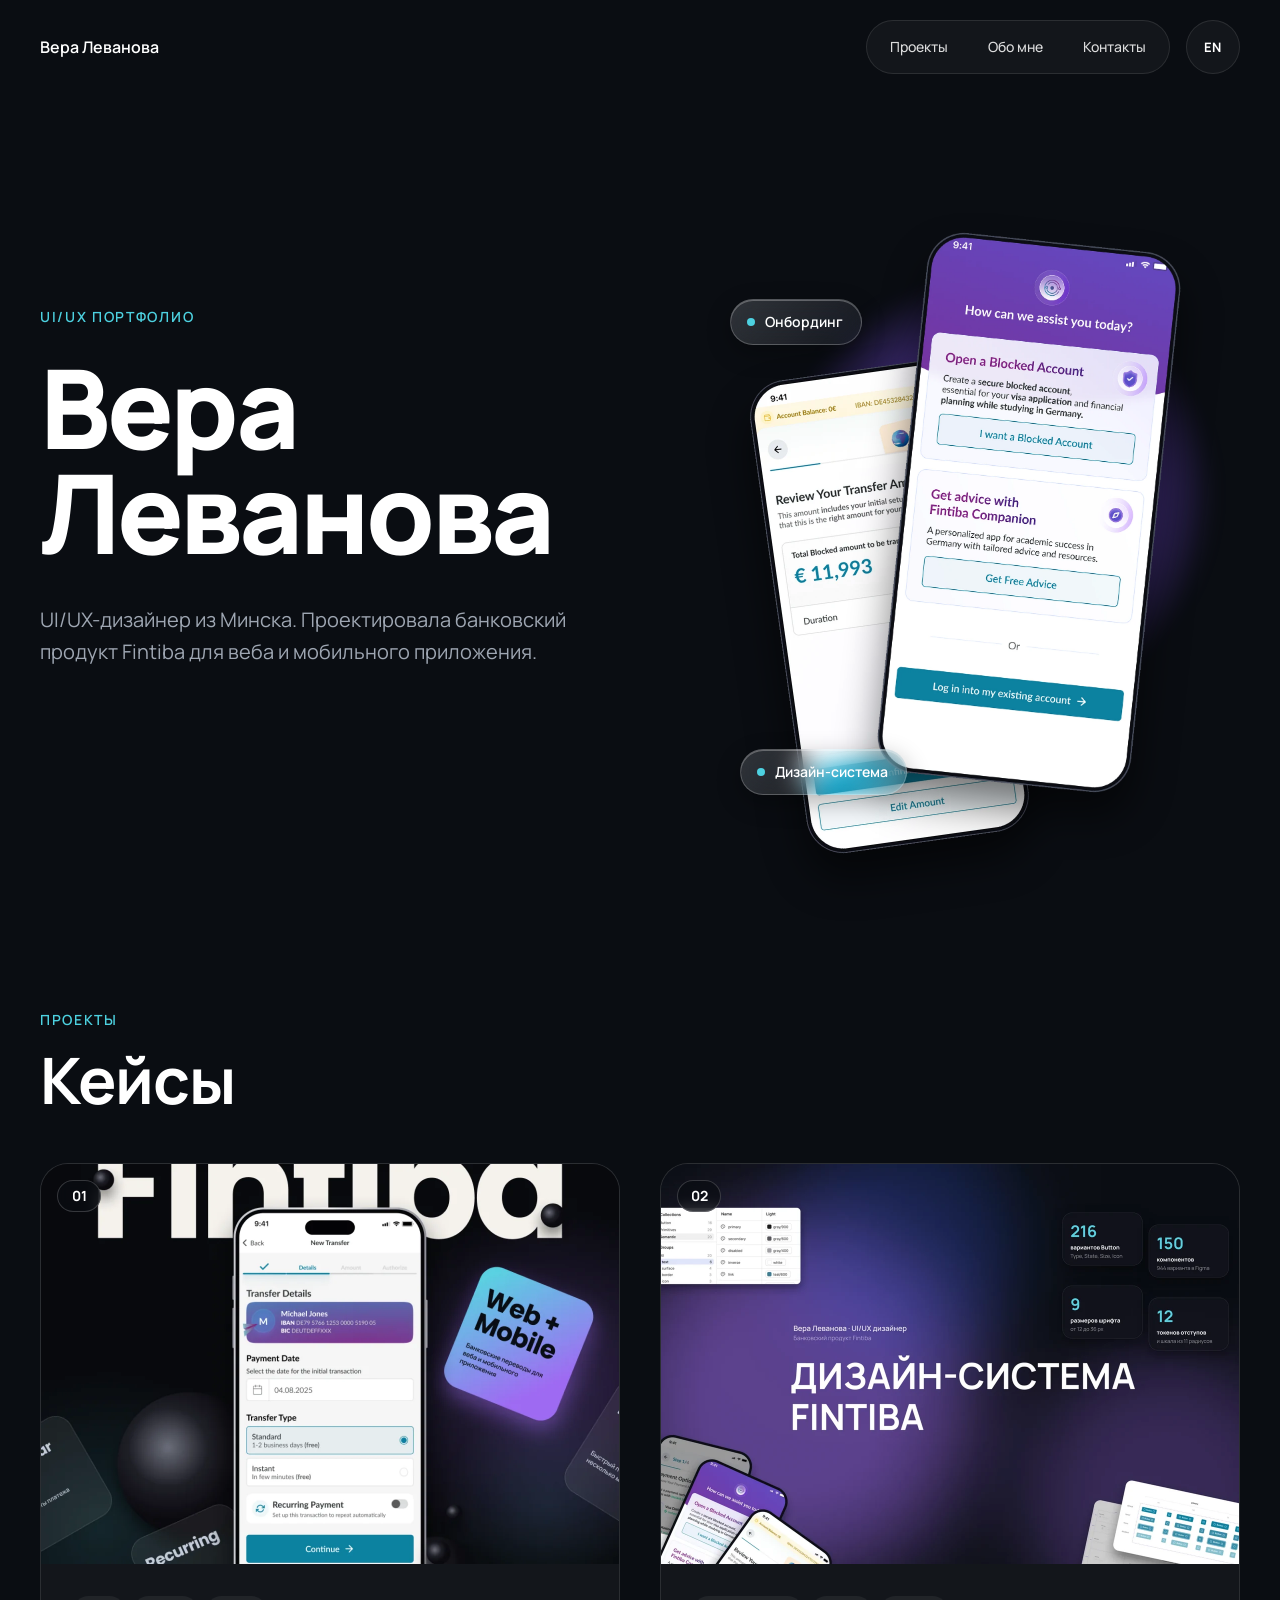
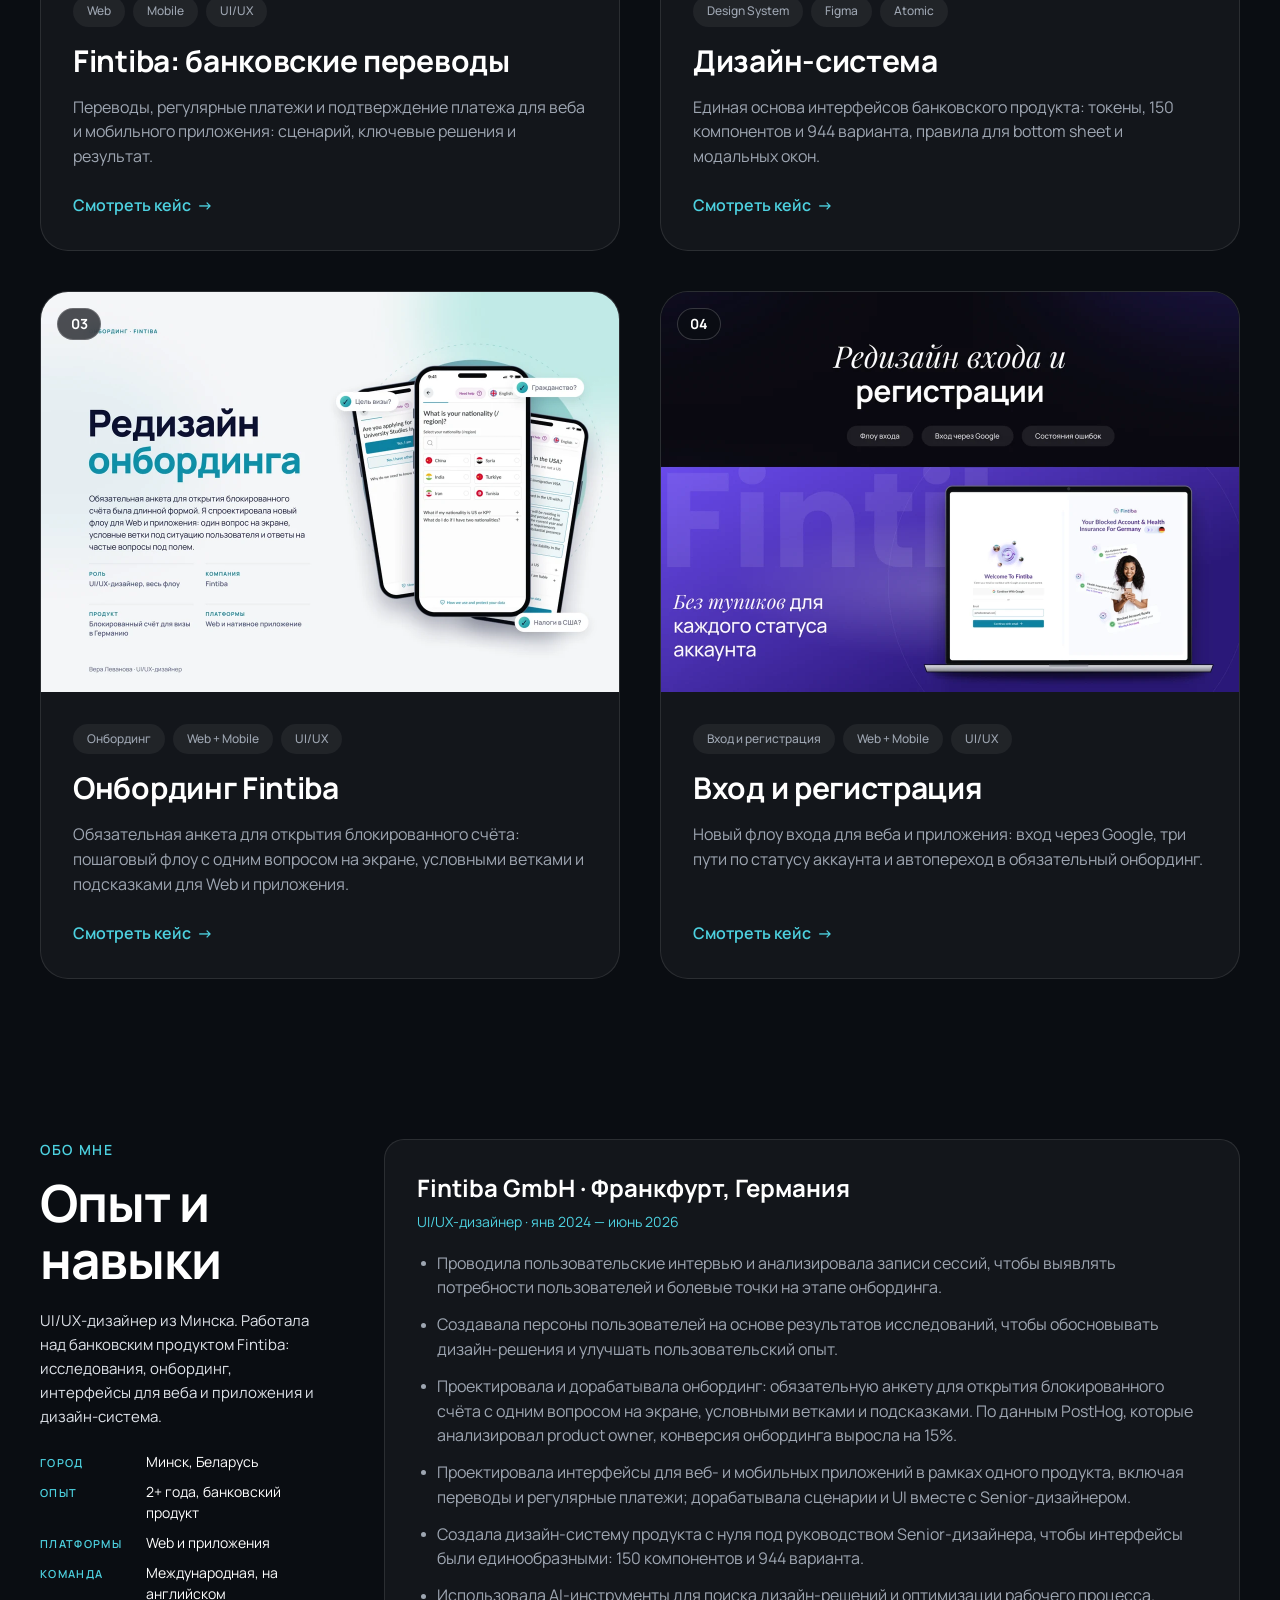
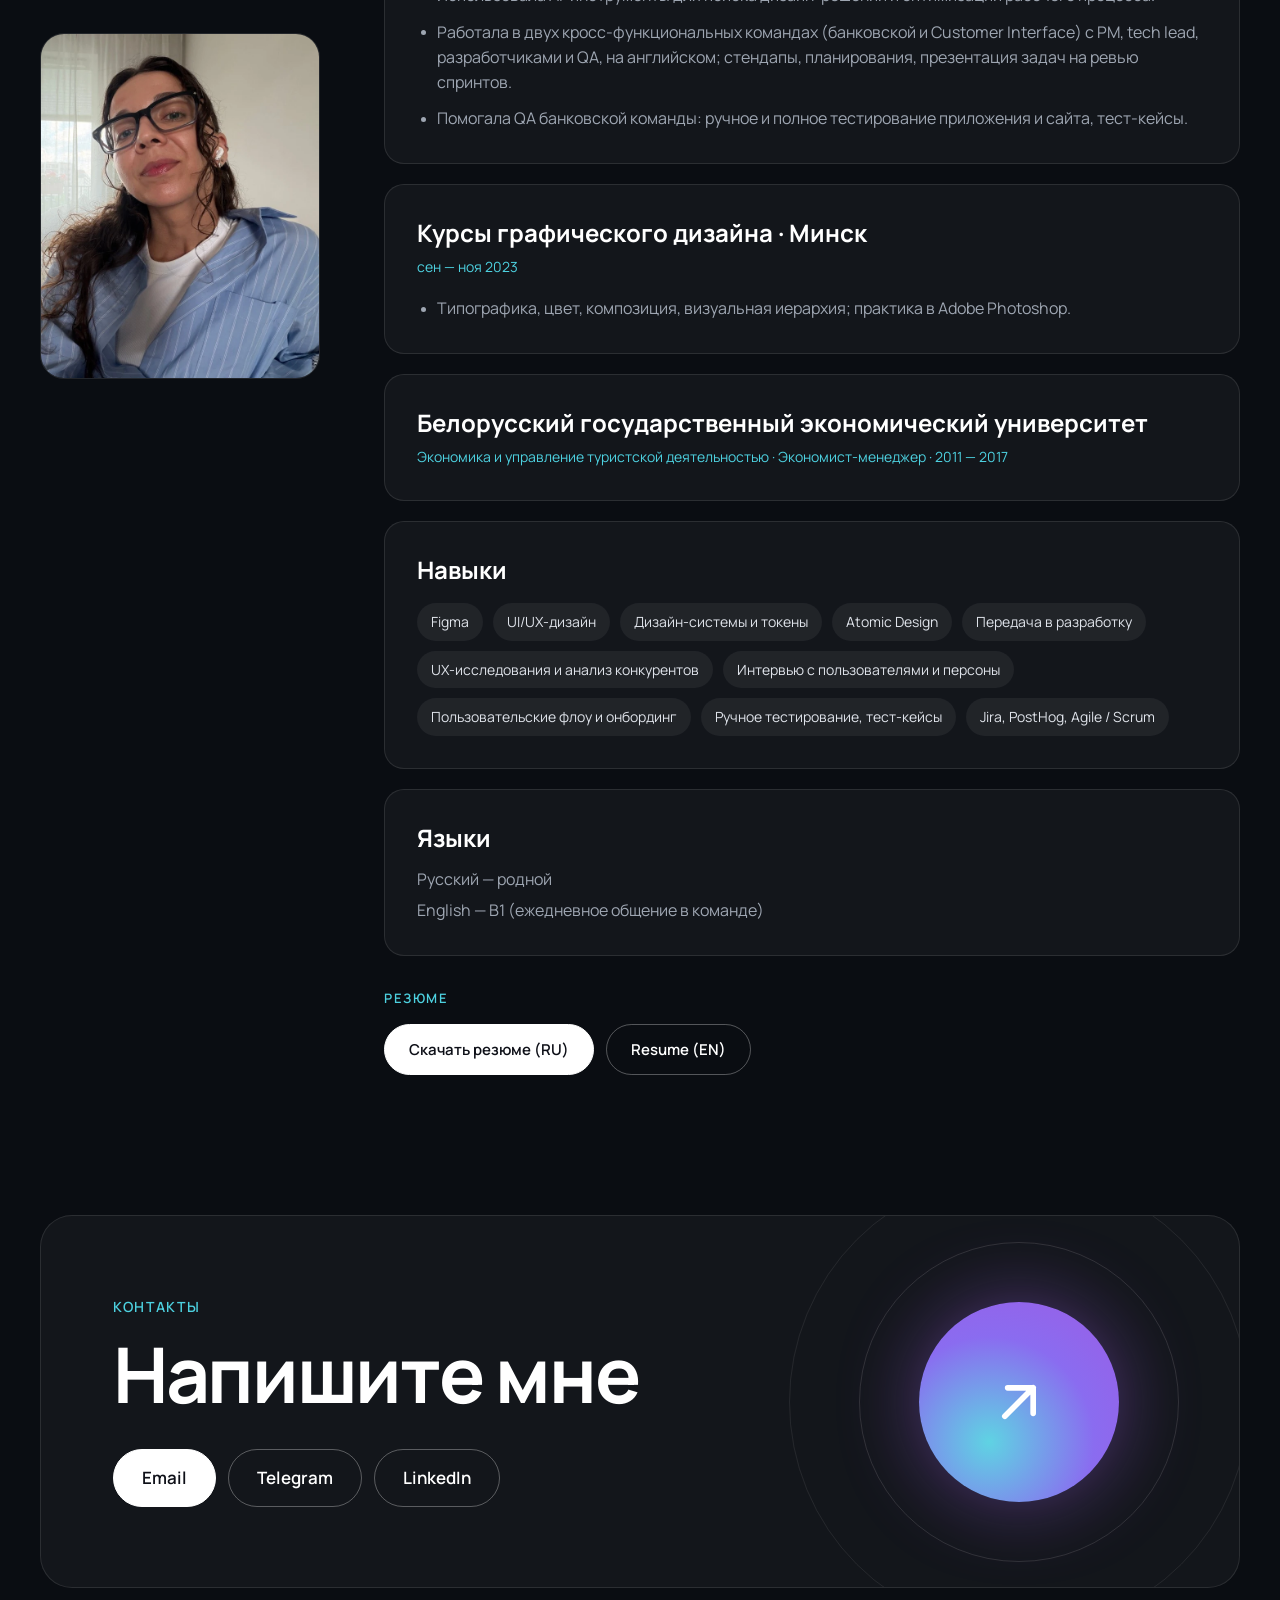
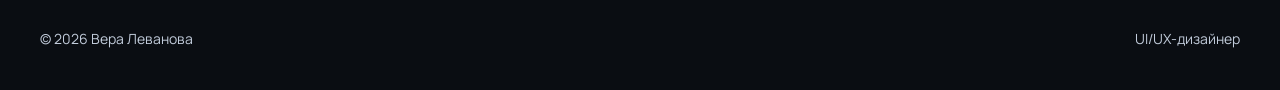
==== index.html @ 0f882722 "Language switch matches nav pill height across the site Co-Authored-By: Claude Opus 5 <noreply@anthr" ====
<!doctype html>
<html lang="ru">
<head>
  <meta charset="utf-8">
  <meta name="viewport" content="width=device-width, initial-scale=1">
  <title>Вера Леванова — UI/UX-дизайнер</title>
  <meta name="description" content="Портфолио UI/UX-дизайнера Веры Левановой: онбординг, банковские переводы и дизайн-система банковского продукта Fintiba для веба и мобильного приложения.">
  <meta property="og:title" content="Вера Леванова — UI/UX-дизайнер">
  <meta property="og:description" content="Кейсы: онбординг, банковские переводы и дизайн-система Fintiba.">
  <meta property="og:type" content="website">
  <meta property="og:image" content="https://veralevanova.github.io/assets/img/og-cover.jpg">
  <meta property="og:image:width" content="1200">
  <meta property="og:image:height" content="630">
  <meta property="og:url" content="https://veralevanova.github.io/">
  <meta name="twitter:card" content="summary_large_image">
  <link rel="canonical" href="https://veralevanova.github.io/">
  <meta name="theme-color" content="#0a0d12">
  <link rel="alternate" hreflang="ru" href="https://veralevanova.github.io/">
  <link rel="alternate" hreflang="en" href="https://veralevanova.github.io/en/">
  <link rel="icon" href="assets/img/favicon.svg" type="image/svg+xml">
  <link rel="preconnect" href="https://fonts.googleapis.com">
  <link rel="preconnect" href="https://fonts.gstatic.com" crossorigin>
  <link href="https://fonts.googleapis.com/css2?family=Manrope:wght@400;500;600;700;800&display=swap" rel="stylesheet">
  <link rel="stylesheet" href="assets/css/site.css?v=1793600400">
</head>
<body class="home">
  <a class="skip-link" href="#main">Перейти к содержимому</a>

  <header class="site-header">
    <div class="container">
      <a class="brand" href="index.html">Вера Леванова</a>
      <button class="burger" type="button" aria-label="Меню" aria-expanded="false" aria-controls="site-nav"><span></span><span></span></button>
      <nav class="nav-pill" id="site-nav" aria-label="Основная навигация">
        <a href="#projects">Проекты</a>
        <a href="#about">Обо мне</a>
        <a href="#contacts">Контакты</a>
      </nav>
      <a class="lang-switch" href="en/" hreflang="en" lang="en" aria-label="English version">EN</a>
    </div>
  </header>

  <main id="main">
    <section class="hero">
      <div class="container hero-grid">
        <div class="hero-text">
          <p class="eyebrow">UI/UX портфолио</p>
          <h1>Вера<br>Леванова</h1>
          <p class="lead">UI/UX-дизайнер из Минска. Проектировала банковский продукт Fintiba для веба и мобильного приложения.</p>
        </div>
        <div class="hero-visual" aria-hidden="true">
          <div class="orb-glow"></div>
          <img class="ph ph--tr" src="assets/img/hero-phone-tr-hd2.webp" width="469" height="684" alt="">
          <img class="ph ph--home" src="assets/img/hero-phone-home-hd2.webp" width="490" height="746" alt="">
          <span class="hero-chip hero-chip--onb"><i></i>Онбординг</span>
          <span class="hero-chip hero-chip--ds"><i></i>Дизайн-система</span>
        </div>
      </div>
    </section>

    <section class="section" id="projects">
      <div class="container">
        <p class="eyebrow">Проекты</p>
        <h2 class="section-title">Кейсы</h2>

        <div class="cases-grid">
          <a class="case-card" href="cases/transfers.html">
            <span class="case-num">01</span>
            <img class="cover" src="assets/img/cover-transfers.webp?v=1793200008" width="1156" height="800" alt="Обложка кейса: экран нового перевода в мобильном приложении Fintiba" loading="lazy">
            <div class="body">
              <div class="tags"><span class="tag">Web</span><span class="tag">Mobile</span><span class="tag">UI/UX</span></div>
              <h3>Fintiba: банковские переводы</h3>
              <p>Переводы, регулярные платежи и подтверждение платежа для веба и мобильного приложения: сценарий, ключевые решения и результат.</p>
              <span class="link-arrow">Смотреть кейс <span class="arr" aria-hidden="true">→</span></span>
            </div>
          </a>

          <a class="case-card" href="cases/design-system.html">
            <span class="case-num">02</span>
            <img class="cover" src="assets/img/cover-ds.webp?v=1793200008" width="1156" height="800" alt="Обложка кейса: дизайн-система Fintiba, компоненты и цифры" loading="lazy">
            <div class="body">
              <div class="tags"><span class="tag">Design System</span><span class="tag">Figma</span><span class="tag">Atomic</span></div>
              <h3>Дизайн-система</h3>
              <p>Единая основа интерфейсов банковского продукта: токены, 150 компонентов и 944 варианта, правила для bottom sheet и модальных окон.</p>
              <span class="link-arrow">Смотреть кейс <span class="arr" aria-hidden="true">→</span></span>
            </div>
          </a>

          <a class="case-card" href="cases/onboarding.html">
            <span class="case-num">03</span>
            <img class="cover" src="assets/img/cover-onb.webp?v=1793200008" width="1156" height="800" alt="Обложка кейса: редизайн онбординга, экраны анкеты в телефоне" loading="lazy">
            <div class="body">
              <div class="tags"><span class="tag">Онбординг</span><span class="tag">Web + Mobile</span><span class="tag">UI/UX</span></div>
              <h3>Онбординг Fintiba</h3>
              <p>Обязательная анкета для открытия блокированного счёта: пошаговый флоу с одним вопросом на экране, условными ветками и подсказками для Web и приложения.</p>
              <span class="link-arrow">Смотреть кейс <span class="arr" aria-hidden="true">→</span></span>
            </div>
          </a>
          <a class="case-card" href="cases/login.html">
            <span class="case-num">04</span>
            <img class="cover" src="assets/img/cover-login.webp?v=1793471242" width="1156" height="800" alt="Обложка кейса: редизайн входа и регистрации, ноутбук с экраном входа через Google" loading="lazy">
            <div class="body">
              <div class="tags"><span class="tag">Вход и регистрация</span><span class="tag">Web + Mobile</span><span class="tag">UI/UX</span></div>
              <h3>Вход и регистрация</h3>
              <p>Новый флоу входа для веба и приложения: вход через Google, три пути по статусу аккаунта и автопереход в обязательный онбординг.</p>
              <span class="link-arrow">Смотреть кейс <span class="arr" aria-hidden="true">→</span></span>
            </div>
          </a>
        </div>
      </div>
    </section>

    <section class="section" id="about">
      <div class="container about-grid">
        <div class="about-left">
          <p class="eyebrow">Обо мне</p>
          <h2 class="section-title">Опыт и<br>навыки</h2>
          <p class="about-intro">UI/UX-дизайнер из Минска. Работала над банковским продуктом Fintiba: исследования, онбординг, интерфейсы для веба и приложения и дизайн-система.</p>
          <dl class="facts">
            <div><dt>Город</dt><dd>Минск, Беларусь</dd></div>
            <div><dt>Опыт</dt><dd>2+ года, банковский продукт</dd></div>
            <div><dt>Платформы</dt><dd>Web и приложения</dd></div>
            <div><dt>Команда</dt><dd>Международная, на английском</dd></div>
          </dl>
          <img class="portrait" src="assets/img/portrait.webp" width="680" height="840" alt="Вера Леванова" loading="lazy">
        </div>

        <div class="about-cards">
          <article class="info-card">
            <h3>Fintiba GmbH · Франкфурт, Германия</h3>
            <p class="meta">UI/UX-дизайнер · янв 2024 — июнь 2026</p>
            <ul>
              <li>Проводила пользовательские интервью и анализировала записи сессий, чтобы выявлять потребности пользователей и болевые точки на этапе онбординга.</li>
              <li>Создавала персоны пользователей на основе результатов исследований, чтобы обосновывать дизайн-решения и улучшать пользовательский опыт.</li>
              <li>Проектировала и дорабатывала онбординг: обязательную анкету для открытия блокированного счёта с одним вопросом на экране, условными ветками и подсказками. По данным PostHog, которые анализировал product owner, конверсия онбординга выросла на 15%.</li>
              <li>Проектировала интерфейсы для веб- и мобильных приложений в рамках одного продукта, включая переводы и регулярные платежи; дорабатывала сценарии и UI вместе с Senior-дизайнером.</li>
              <li>Создала дизайн-систему продукта с нуля под руководством Senior-дизайнера, чтобы интерфейсы были единообразными: 150 компонентов и 944 варианта.</li>
              <li>Использовала AI-инструменты для поиска дизайн-решений и оптимизации рабочего процесса.</li>
              <li>Работала в двух кросс-функциональных командах (банковской и Customer Interface) с PM, tech lead, разработчиками и QA, на английском; стендапы, планирования, презентация задач на ревью спринтов.</li>
              <li>Помогала QA банковской команды: ручное и полное тестирование приложения и сайта, тест-кейсы.</li>
            </ul>
          </article>

          <article class="info-card">
            <h3>Курсы графического дизайна · Минск</h3>
            <p class="meta">сен — ноя 2023</p>
            <ul>
              <li>Типографика, цвет, композиция, визуальная иерархия; практика в Adobe Photoshop.</li>
            </ul>
          </article>

          <article class="info-card">
            <h3>Белорусский государственный экономический университет</h3>
            <p class="meta">Экономика и управление туристской деятельностью · Экономист-менеджер · 2011 — 2017</p>
          </article>

          <article class="info-card">
            <h3>Навыки</h3>
            <div class="chips">
              <span class="chip">Figma</span><span class="chip">UI/UX-дизайн</span><span class="chip">Дизайн-системы и токены</span><span class="chip">Atomic Design</span>
              <span class="chip">Передача в разработку</span><span class="chip">UX-исследования и анализ конкурентов</span><span class="chip">Интервью с пользователями и персоны</span>
              <span class="chip">Пользовательские флоу и онбординг</span><span class="chip">Ручное тестирование, тест-кейсы</span><span class="chip">Jira, PostHog, Agile / Scrum</span>
            </div>
          </article>

          <article class="info-card">
            <h3>Языки</h3>
            <div class="langs">
              <span>Русский — родной</span>
              <span>English — B1 (ежедневное общение в команде)</span>
            </div>
          </article>

          <div class="resume">
            <p class="eyebrow">Резюме</p>
            <div class="resume-actions">
              <a class="btn btn--solid" href="assets/cv/CV_Levanova_RU.pdf" download>Скачать резюме (RU)</a>
              <a class="btn" href="assets/cv/CV_Levanova_EN.pdf" download>Resume (EN)</a>
            </div>
          </div>
        </div>
      </div>
    </section>
  </main>

  <footer class="contacts" id="contacts">
    <div class="container">
      <div class="contact-card">
        <p class="eyebrow">Контакты</p>
        <h2>Напишите мне</h2>
        <div class="contact-actions">
          <a class="btn btn--solid" href="mailto:veralevanova27@gmail.com">Email</a>
          <a class="btn" href="https://t.me/verra_lv" target="_blank" rel="noopener">Telegram</a>
          <a class="btn" href="https://www.linkedin.com/in/vera-levanova-6b0aa3266" target="_blank" rel="noopener">LinkedIn</a>
        </div>
        <a class="orb" href="https://t.me/verra_lv" target="_blank" rel="noopener" aria-label="Написать в Telegram">
          <svg viewBox="0 0 24 24" fill="none" stroke="#fff" stroke-width="2" stroke-linecap="round" stroke-linejoin="round" aria-hidden="true"><path d="M7 17 17 7M8 7h9v9"/></svg>
        </a>
      </div>
      <div class="site-footer">
        <span>© 2026 Вера Леванова</span>
        <span>UI/UX-дизайнер</span>
      </div>
    </div>
  </footer>
  <script src="assets/js/home.js?v=1793200008" defer></script>
</body>
</html>
---- assets/css/site.css ----
/* ==========================================================
   Портфолио Веры Левановой — общие стили
   Оболочка сайта тёмная; кейс онбординга — светлый (body.theme-light)
   ========================================================== */

:root {
  /* тёмная оболочка */
  --bg: #0a0d12;
  --surface: rgba(255, 255, 255, 0.04);
  --surface-2: rgba(255, 255, 255, 0.06);
  --border: rgba(255, 255, 255, 0.10);
  --text: #ffffff;
  --muted: #9ea6b2;
  --accent: #4dd1e0;

  /* светлый кейс */
  --l-bg: #f5f6f8;
  --l-card: #ffffff;
  --l-border: #e3e6ee;
  --l-navy: #0b1030;
  --l-slate: #4f587a;
  --l-teal-text: #0b7285;
  --l-teal: #0c7e94;
  --l-coral: #c2410c;
  --l-shadow: 0 12px 30px rgba(11, 16, 48, 0.05);
  --grad-teal: linear-gradient(135deg, #0b5a72 0%, #11788f 45%, #2aa5b4 100%);

  --container: 1200px;
  --gutter: 120px;
  --radius-lg: 28px;
  --radius-md: 20px;
  --font: "Manrope", system-ui, -apple-system, "Segoe UI", sans-serif;
}

*, *::before, *::after { box-sizing: border-box; }
html { scroll-behavior: smooth; -webkit-text-size-adjust: 100%; }
body {
  margin: 0;
  font-family: var(--font);
  background: var(--bg);
  color: var(--text);
  font-size: 16px;
  line-height: 1.55;
  -webkit-font-smoothing: antialiased;
}
img { display: block; max-width: 100%; height: auto; }
a { color: inherit; }
h1, h2, h3, h4, p { margin: 0; }
ul { margin: 0; padding: 0; list-style: none; }

.container {
  width: 100%;
  max-width: calc(var(--container) + 2 * 40px);
  margin: 0 auto;
  padding: 0 40px;
}

.skip-link {
  position: absolute; left: -999px; top: 8px;
  background: var(--accent); color: #000; padding: 8px 14px; border-radius: 8px; z-index: 100;
}
.skip-link:focus { left: 16px; }

:focus-visible { outline: 2px solid var(--accent); outline-offset: 3px; border-radius: 6px; }

/* ---------- навигация ---------- */
.site-header { padding: 40px 0 0; position: relative; z-index: 5; }
.site-header .container { display: flex; flex-wrap: wrap; align-items: center; justify-content: space-between; gap: 12px 16px; }
.brand, .nav-pill a { white-space: nowrap; }
.brand { font-weight: 600; font-size: 16px; text-decoration: none; }
.nav-pill {
  display: flex; gap: 4px; padding: 5px;
  background: var(--surface); border: 1px solid var(--border); border-radius: 999px;
}
.nav-pill a {
  text-decoration: none; font-size: 14px; font-weight: 500;
  padding: 10px 18px; border-radius: 999px; color: var(--text); opacity: .85;
  transition: background .2s, opacity .2s;
}
.nav-pill a:hover { background: var(--surface-2); opacity: 1; }
.nav-pill a[aria-current="page"] { color: var(--accent); opacity: 1; }

/* ---------- общие элементы ---------- */
.eyebrow {
  font-size: 14px; font-weight: 600; letter-spacing: .12em; text-transform: uppercase;
  color: var(--accent);
}
.tag {
  display: inline-block; font-size: 12px; font-weight: 500;
  padding: 6px 14px; border-radius: 999px; background: rgba(255,255,255,.06); color: var(--muted);
}
.link-arrow {
  color: var(--accent); font-weight: 600; text-decoration: none; font-size: 16px;
  display: inline-flex; gap: 6px; align-items: center;
}
.link-arrow:hover { text-decoration: underline; text-underline-offset: 4px; }

/* ==========================================================
   ГЛАВНАЯ
   ========================================================== */
.hero { padding: 150px 0 140px; }
.hero h1 {
  font-size: clamp(64px, 10.3vw, 148px); line-height: .95; font-weight: 700;
  letter-spacing: -0.03em; margin: 28px 0 40px;
}
.hero .lead { max-width: 640px; font-size: 20px; color: var(--muted); line-height: 1.6; }

.section { padding: 80px 0; }
.section-title { font-size: clamp(40px, 5vw, 64px); font-weight: 700; letter-spacing: -0.02em; line-height: 1.1; margin-top: 14px; }

/* карточки кейсов */
.cases-grid { display: grid; grid-template-columns: minmax(0, 1fr) minmax(0, 1fr); gap: 40px; margin-top: 48px; }
.case-card {
  display: flex; flex-direction: column;
  background: var(--surface); border: 1px solid var(--border); border-radius: var(--radius-lg);
  overflow: hidden; text-decoration: none; color: inherit;
  transition: transform .25s ease, border-color .25s ease;
}
.case-card:hover { transform: translateY(-4px); border-color: rgba(255,255,255,.2); }
.case-card .cover { aspect-ratio: 578 / 400; width: 100%; object-fit: cover; }
.case-card .body { padding: 32px; display: flex; flex-direction: column; gap: 16px; flex: 1; }
.case-card .tags { display: flex; flex-wrap: wrap; gap: 8px; }
.case-card h3 { font-size: 30px; font-weight: 700; line-height: 1.2; letter-spacing: -0.01em; }
.case-card p { color: var(--muted); font-size: 16px; }
.case-card .link-arrow { margin-top: auto; padding-top: 8px; }
.case-card--wide { grid-column: 1 / -1; flex-direction: row; }
.case-card--wide .cover { width: 50%; aspect-ratio: auto; min-height: 400px; }
.case-card--wide .body { justify-content: center; padding: 48px; }

/* обо мне */
.about-grid { display: grid; grid-template-columns: 320px minmax(0, 1fr); gap: 80px; align-items: start; }
.about-grid .sticky { position: sticky; top: 40px; }
.about-cards { display: flex; flex-direction: column; gap: 20px; }
.info-card {
  background: var(--surface); border: 1px solid var(--border); border-radius: var(--radius-md);
  padding: 32px;
}
.info-card h3 { font-size: 24px; font-weight: 700; line-height: 1.3; }
.info-card .meta { color: var(--accent); font-size: 14px; margin-top: 8px; }
.info-card ul { margin-top: 18px; display: flex; flex-direction: column; gap: 12px; }
.info-card li { position: relative; padding-left: 20px; color: var(--muted); font-size: 16px; }
.info-card li::before { content: ""; position: absolute; left: 4px; top: .65em; width: 5px; height: 5px; border-radius: 50%; background: var(--muted); }
.chips { display: flex; flex-wrap: wrap; gap: 10px; margin-top: 18px; }
.chip { font-size: 14px; padding: 8px 14px; border-radius: 999px; background: rgba(255,255,255,.06); color: #dfe3ea; }
.langs { margin-top: 14px; color: var(--muted); display: flex; flex-direction: column; gap: 6px; }

/* контакты (общий подвал) */
.contacts { padding: 60px 0 40px; background: var(--bg); color: var(--text); }
.contact-card {
  position: relative; overflow: hidden;
  background: var(--surface); border: 1px solid var(--border); border-radius: 32px;
  padding: 80px 72px; min-height: 360px;
}
.contact-card h2 { font-size: clamp(44px, 6vw, 80px); font-weight: 700; letter-spacing: -0.03em; line-height: 1; margin: 18px 0 36px; position: relative; z-index: 1; }
.contact-actions { display: flex; flex-wrap: wrap; gap: 12px; position: relative; z-index: 1; }
.btn {
  display: inline-flex; align-items: center; justify-content: center;
  padding: 15px 28px; border-radius: 999px; font-weight: 600; font-size: 17px; text-decoration: none;
  border: 1px solid rgba(255,255,255,.3); color: var(--text); transition: background .2s;
}
.btn:hover { background: rgba(255,255,255,.08); }
.btn--solid { background: #fff; color: #0d0f17; border-color: #fff; }
.btn--solid:hover { background: #e9ecf1; }
.orb {
  position: absolute; right: 120px; top: 50%; transform: translateY(-50%);
  width: 200px; height: 200px; border-radius: 50%;
  background: radial-gradient(circle at 35% 70%, #5fd3e3 0%, #8a6cf0 55%, #9b5de5 100%);
  box-shadow: 0 0 80px rgba(155, 93, 229, .45);
  display: grid; place-items: center;
}
.orb::before, .orb::after {
  content: ""; position: absolute; border-radius: 50%; border: 1px solid rgba(255,255,255,.12);
}
.orb::before { inset: -60px; }
.orb::after { inset: -130px; border-color: rgba(255,255,255,.08); }
.orb svg { width: 56px; height: 56px; }
.site-footer { display: flex; justify-content: space-between; gap: 16px; color: #c2ccdb; font-size: 14px; padding: 40px 0 0; }

/* ==========================================================
   КЕЙС (светлый)
   ========================================================== */
body.theme-light { background: var(--l-bg); color: var(--l-navy); }
.theme-light .site-header .brand { color: var(--l-navy); }
.theme-light .nav-pill { background: rgba(255,255,255,.75); border-color: var(--l-border); backdrop-filter: blur(8px); }
.theme-light .nav-pill a { color: var(--l-navy); }
.theme-light .nav-pill a:hover { background: #eef1f5; }
.theme-light :focus-visible { outline-color: var(--l-teal-text); }

.case { --pad: 120px; }
.case section { padding: 96px 0; position: relative; overflow-x: clip; }
/* соседние разделы на одном фоне не удваивают отступ */
.case section:not([style]):not(.divider) + section:not([style]):not(.divider) { padding-top: 16px; }
.case .divider + section:not([style]) { padding-top: 56px; }
.case .eyebrow, .case .num { color: var(--l-teal-text); }
.case .num { font-size: 14px; font-weight: 600; letter-spacing: .12em; display: block; margin-bottom: 22px; }
.case h2 { font-size: clamp(36px, 4.4vw, 52px); font-weight: 700; letter-spacing: -0.02em; line-height: 1.15; }
.case h3 { font-weight: 700; line-height: 1.3; }
.case .sub { font-size: 20px; color: var(--l-slate); margin-top: 14px; max-width: 900px; }
.case p { color: var(--l-slate); }
.mark {
  display: inline-block; background: var(--l-teal); color: #fff;
  border-radius: 16px; padding: 0 .22em .06em; line-height: 1.2;
}
.card {
  background: var(--l-card); border: 1px solid var(--l-border); border-radius: var(--radius-lg);
  box-shadow: var(--l-shadow); padding: 28px;
}
.card .label { font-size: 14px; font-weight: 600; letter-spacing: .12em; text-transform: uppercase; color: var(--l-teal-text); }
.card--teal { background: var(--grad-teal); border: none; color: #fff; }
.card--teal p, .card--teal h3 { color: #fff; }
.card--teal .label { color: rgba(255,255,255,.92); }
.bullets { display: flex; flex-direction: column; gap: 14px; }
.bullets li { position: relative; padding-left: 26px; color: var(--l-slate); font-size: 19px; }
.bullets li::before { content: ""; position: absolute; left: 0; top: .5em; width: 11px; height: 11px; border-radius: 50%; background: var(--l-teal); }
figure { margin: 0; }
figcaption { font-size: 15px; color: var(--l-slate); margin-top: 12px; }

/* обложка */
.case-hero { padding: 80px 0 60px !important; }
.case-hero .grid { display: grid; grid-template-columns: minmax(0, 1fr) minmax(0, 1fr); gap: 40px; align-items: center; }
.case-hero h1 { font-size: clamp(56px, 6.5vw, 92px); line-height: 1; font-weight: 700; letter-spacing: -0.03em; margin: 40px 0 36px; }
.case-hero h1 span { color: var(--l-teal); display: block; }
.case-hero .lead { font-size: 20px; color: var(--l-navy); max-width: 560px; line-height: 1.6; }
.meta-grid { display: grid; grid-template-columns: minmax(0, 1fr) minmax(0, 1fr); gap: 28px 30px; margin-top: 34px; max-width: 560px; }
.meta-grid div { border-top: 1px solid var(--l-border); padding-top: 14px; }
.meta-grid dt { font-size: 14px; font-weight: 600; letter-spacing: .12em; color: var(--l-teal-text); text-transform: uppercase; }
.meta-grid dd { margin: 6px 0 0; font-size: 17px; color: var(--l-navy); }
.byline { margin-top: 48px; font-size: 15px; color: var(--l-slate); }

/* лента */
.ribbon { overflow: hidden; padding-bottom: 0 !important; }
.ribbon h2 { font-size: clamp(48px, 8.6vw, 124px); line-height: 1; letter-spacing: -0.03em;
  background: linear-gradient(90deg, #0b1030 0%, #0c4a68 55%, #0c7e94 100%); -webkit-background-clip: text; background-clip: text; color: transparent; }
.ribbon .strip { width: 100%; margin-top: 60px; }

/* бегущая лента экранов */
.marquee { position: relative; margin-top: 56px; padding: 10px 0 40px; overflow: hidden; }
.marquee::before { content: ""; position: absolute; left: 2%; right: 2%; bottom: 0; height: 55%; border-radius: 50%;
  background: rgba(95, 211, 198, .35); filter: blur(70px); pointer-events: none; }
.marquee__track { display: flex; width: max-content; position: relative; will-change: transform; }
.marquee__group { display: flex; align-items: flex-start; }
.marquee__group img { width: 236px; height: auto; flex: none; margin-right: -42px; }
.marquee__group img:nth-child(even) { transform: translateY(28px); }
@media (max-width: 860px) {
  .marquee { margin-top: 32px; }
  .marquee__group img { width: 168px; margin-right: -30px; }
}
@media (prefers-reduced-motion: reduce) {
  .marquee { overflow-x: auto; }
  .marquee__group[aria-hidden="true"] { display: none; }
}

/* разделитель разделов */
.divider { padding: 60px 0 !important; overflow: hidden; }
.divider .progress { height: 4px; background: #dfe2e8; border-radius: 4px; position: relative; margin-bottom: 60px; }
.divider .progress span { position: absolute; left: 0; top: 0; bottom: 0; border-radius: 4px; background: linear-gradient(90deg, #0b5a72, #2aa5b4); }
.divider h2 { font-size: clamp(44px, 5vw, 72px); margin-top: 10px; }
.divider .big-num { position: absolute; right: 0; top: -20px; font-size: clamp(160px, 24vw, 340px); font-weight: 800; line-height: 1;
  color: #0e8fa8; opacity: .08; pointer-events: none; letter-spacing: -0.04em; }
.divider .container { position: relative; }

/* о проекте */
.about-case { display: grid; grid-template-columns: repeat(4, minmax(0, 1fr)); gap: 20px; margin-top: 44px; }
.about-case .screen { grid-column: span 2; grid-row: span 2; border-radius: var(--radius-lg); overflow: hidden; }
.about-case .screen { background: var(--grad-teal); padding: 36px 36px 0; display: flex; align-items: flex-end; min-height: 400px; }
.browser { width: 100%; height: 100%; background: #fff; border-radius: 14px 14px 0 0; overflow: hidden; box-shadow: 0 24px 50px rgba(5, 40, 55, .35); display: flex; flex-direction: column; }
.browser__bar { flex: none; height: 30px; background: #e7ebf1; display: flex; align-items: center; gap: 7px; padding: 0 14px; }
.browser__bar i { width: 10px; height: 10px; border-radius: 50%; background: #ff5f57; }
.browser__bar i:nth-child(2) { background: #febc2e; }
.browser__bar i:nth-child(3) { background: #28c840; }
.about-case .screen .browser img { width: 100%; flex: 1; min-height: 0; object-fit: cover; object-position: left top; }
.about-case .product { grid-column: span 2; }
.about-case .wide { grid-column: span 2; }
.about-case h3 { font-size: 24px; margin: 10px 0 12px; }
.about-case .card .big { font-size: 48px; font-weight: 700; letter-spacing: -0.02em; line-height: 1; color: var(--l-teal-text); }
.about-case .card p { font-size: 17px; }
.about-case .role p, .about-case .team p { color: var(--l-navy); margin-top: 12px; }

.about-case .card.stat { background: var(--grad-teal); border: none; }
.about-case .card.stat .big, .about-case .card.stat p { color: #fff !important; }
.about-case .card.team { background: linear-gradient(135deg, #ffffff 0%, #ffffff 45%, #e3f3f5 100%); }

/* объём работы */
.scope { display: grid; grid-template-columns: repeat(5, minmax(0, 1fr)); gap: 24px; margin-top: 48px; padding: 0; list-style: none; }
.scope-item p { font-size: 16px; color: var(--l-slate); padding: 0 6px; }
.scope-card {
  position: relative; aspect-ratio: 4 / 5; border-radius: 28px; padding: 28px 26px;
  display: flex; flex-direction: column; background: #fff; border: 1px solid var(--l-border);
  box-shadow: 0 18px 40px rgba(11, 16, 48, .07); transition: transform .3s ease;
}
.scope-card { transform: rotate(var(--r, 0deg)) translateY(var(--y, 0px)); }
.scope-item:nth-child(1) { --r: -7deg; --y: 0px; }
.scope-item:nth-child(2) { --r: 5deg;  --y: 30px; }
.scope-item:nth-child(3) { --r: -5deg; --y: -5px; }
.scope-item:nth-child(4) { --r: 6deg;  --y: 30px; }
.scope-item:nth-child(5) { --r: -4deg; --y: 5px; }
/* пунктирная линия с точками между карточками и подписями, как в макете */
.scope-item { position: relative; }
.scope-item p { position: relative; margin-top: 76px !important; }
.scope-item p::before { content: ""; position: absolute; left: 50%; top: -44px; width: 12px; height: 12px; margin-left: -6px; border-radius: 50%; background: var(--l-teal); }
.scope-item:not(:last-child) p::after { content: ""; position: absolute; left: 50%; top: -38px; width: calc(100% + 24px); height: 26px;
  border-bottom: 1.5px dashed #6cc3cc; border-radius: 0 0 50% 50% / 0 0 100% 100%; }
.scope-card--teal { background: var(--grad-teal); border: none; color: #fff; }
.scope-icon {
  width: 76px; height: 76px; border-radius: 50%; display: grid; place-items: center;
  background: var(--grad-teal); color: #fff; box-shadow: 0 10px 24px rgba(11, 90, 114, .25);
}
.scope-card--teal .scope-icon { background: rgba(255, 255, 255, .16); box-shadow: inset 0 0 0 1px rgba(255,255,255,.28); }
.scope-icon svg { width: 34px; height: 34px; }
.scope-n { margin-top: auto; font-size: 14px; font-weight: 700; color: var(--l-teal-text); }
.scope-card--teal .scope-n { color: rgba(255,255,255,.85); }
.scope-card h3 { font-size: 21px; line-height: 1.25; margin-top: 8px; color: var(--l-navy); }
.scope-card--teal h3 { color: #fff; }

/* проблема */
.problem { display: grid; grid-template-columns: minmax(0, 1.55fr) minmax(0, 1fr); gap: 40px; margin-top: 40px; align-items: start; }
.problem .cards { display: flex; flex-direction: column; gap: 16px; }
.problem .card { padding: 24px 28px; }
.problem .card .label { color: var(--l-coral); }
.problem .card h3 { font-size: 20px; margin: 6px 0 8px; }
.problem .card p { font-size: 15px; }
.note { font-size: 16px; color: var(--l-slate); margin-top: 40px; }

/* цель */
.goal { display: grid; grid-template-columns: 440px minmax(0, 1fr); gap: 80px; }
.goal .card--teal { margin-top: 44px; padding: 36px; }
.goal .card--teal h3 { font-size: 24px; margin: 16px 0 16px; }
.goal .card--teal p { font-size: 17px; }
.goal .intro { font-size: 19px; }
.goal .items { margin-top: 40px; display: flex; flex-direction: column; gap: 30px; }
.goal .items h3 { font-size: 20px; margin-bottom: 10px; color: var(--l-navy); }

/* исследование */
.research { display: grid; grid-template-columns: minmax(0, 1fr) minmax(0, 1fr); gap: 80px; margin-top: 44px; }
.research p { font-size: 19px; }
.table-wrap { overflow-x: auto; margin-top: 24px; border-radius: var(--radius-lg); background: #fff; border: 1px solid var(--l-border); box-shadow: var(--l-shadow); }
.cmp { width: 100%; min-width: 820px; border-collapse: collapse; font-size: 15px; text-align: center; }
.cmp th, .cmp td { padding: 20px 12px; border-bottom: 1px solid var(--l-border); }
.cmp tr:last-child th, .cmp tr:last-child td { border-bottom: none; }
.cmp thead th { font-weight: 700; color: var(--l-navy); }
.cmp tbody th { text-align: left; font-weight: 600; color: var(--l-navy); padding-left: 28px; width: 190px; }
.cmp td { color: var(--l-slate); }
.cmp .after { background: #e6f3f5; color: var(--l-teal-text); font-weight: 700; }
.cmp .bad { color: #b42318; }
.yes, .no { display: inline-grid; place-items: center; width: 34px; height: 34px; border-radius: 50%; font-weight: 700; }
.yes { background: var(--l-teal); color: #fff; }
.no { background: #fde4e1; color: #b42318; }
.insights { display: grid; grid-template-columns: minmax(0, 1fr) minmax(0, 1fr); gap: 30px; margin-top: 24px; }
.insights .card { padding: 32px; }
.insights h3 { font-size: 24px; margin: 10px 0 12px; }

/* проблемы и решения */
.pairs-head { display: grid; grid-template-columns: minmax(0, 1fr) 56px minmax(0, 1.05fr); gap: 0; margin-top: 44px; }
.pairs-head span { text-transform: uppercase; font-size: 14px; font-weight: 600; letter-spacing: .12em; }
.pairs-head span:first-child { color: var(--l-coral); }
.pairs-head span:last-child { color: var(--l-teal-text); grid-column: 3; }
.pair { display: grid; grid-template-columns: minmax(0, 1fr) 56px minmax(0, 1.05fr); align-items: stretch; margin-top: 18px; }
.pair .before { background: linear-gradient(135deg, #fff1ef, #ffffff); border: 1px solid #f6d5cf; border-radius: var(--radius-lg); padding: 28px; display: flex; gap: 22px; align-items: center; }
.pair .before .n { flex: none; width: 44px; height: 44px; border-radius: 50%; display: grid; place-items: center; background: #fde4e1; color: var(--l-coral); font-weight: 700; font-size: 15px; }
.pair .before h3 { font-size: 22px; color: var(--l-navy); }
.pair .before p { margin-top: 6px; font-size: 16px; }
.pair .arrow { display: grid; place-items: center; }
.pair .arrow span { width: 44px; height: 44px; border-radius: 50%; background: #fff; border: 1px solid var(--l-border); display: grid; place-items: center; color: var(--l-teal-text); font-size: 18px; }
.pair .after { display: grid; grid-template-columns: minmax(0, 1fr) 214px; gap: 20px; align-items: center; padding: 20px 20px 20px 28px; }
.pair .after h3 { font-size: 22px; }
.pair .after p { font-size: 16px; margin-top: 8px; }
.pair .after img { border-radius: 12px; border: 1px solid var(--l-border); width: 214px; }

/* один шаг */
.annotations { display: grid; grid-template-columns: repeat(5, minmax(0, 1fr)); gap: 16px; margin-top: 32px; position: relative; z-index: 1; }
.annotations .card { padding: 22px; }
.annotations .n { width: 30px; height: 30px; border-radius: 50%; background: #7fd9d6; color: var(--l-navy); display: grid; place-items: center; font-weight: 700; font-size: 14px; }
.annotations h3 { font-size: 17px; margin: 18px 0 6px; }
.annotations p { font-size: 14px; }
.wide-figure { margin-top: 44px; }
.wide-figure img { border-radius: 24px; box-shadow: 0 41px 86px rgba(0, 0, 0, .45); }

/* ветки */
.legend { margin-top: 26px; width: 100%; max-width: 566px; }
.branches { display: grid; grid-template-columns: repeat(3, minmax(0, 1fr)); gap: 24px; margin-top: 28px; align-items: start; }
.branches img { width: 100%; border-radius: 24px; box-shadow: 0 12px 30px rgba(11, 16, 48, .06); }
.branches .span-2 { grid-column: span 2; }

/* вход / сша */
.split { display: grid; grid-template-columns: minmax(0, 1fr) minmax(0, 1fr); gap: 60px; align-items: center; }
.split--rev { grid-template-columns: minmax(0, 1.45fr) minmax(0, 1fr); }
.split h2 { margin-bottom: 22px; }
.split p { font-size: 19px; margin-top: 16px; }
.split h3 { font-size: 20px; margin-top: 30px; color: var(--l-navy); }

/* картинки без встроенных полей: тень и скругление задаются кодом */
img[src$="entry.webp"] { border-radius: 16px; box-shadow: 0 28px 60px rgba(11, 16, 48, .14); }
img[src$="us-stop.webp"] { border-radius: 40px; box-shadow: 0 24px 60px rgba(11, 16, 48, .08); }

/* обложка и лента: мягкие бирюзовые свечения из макета */
.case-hero { overflow: hidden; }
/* свечения обложки из макета: размытые эллипсы #5fd3c6 35% (справа сверху) и #0e8fa8 12% (слева) */
.theme-light .site-header { position: absolute; top: 0; left: 0; right: 0; }
.case .case-hero { padding-top: 170px !important;
  background:
    radial-gradient(ellipse 600px 480px at calc(50% + 630px) 40px, rgba(95, 211, 198, .42) 0%, rgba(95, 211, 198, .35) 40%, rgba(95, 211, 198, .14) 72%, rgba(95, 211, 198, 0) 100%),
    radial-gradient(ellipse 560px 440px at calc(50% - 670px) 400px, rgba(14, 143, 168, .12) 0%, rgba(14, 143, 168, .10) 40%, rgba(14, 143, 168, .04) 72%, rgba(14, 143, 168, 0) 100%); }
.case-hero .container { position: relative; z-index: 1; }

/* телефоны */
.phones-band { position: relative; margin-top: 60px; }
.phones-band::before { content: ""; position: absolute; left: -50px; right: -50px; top: 26%; bottom: 120px; border-radius: 40px; background: linear-gradient(135deg, #e3f1f3, #d4ecef); z-index: 0; }
.phones { position: relative; z-index: 1; display: grid; gap: 24px; }
.phones--4 { grid-template-columns: repeat(4, minmax(0, 1fr)); }
.phones--2 { grid-template-columns: minmax(0, 1fr) minmax(0, 1fr); max-width: 820px; margin: 0 auto; }
.phones figure img { width: 100%; aspect-ratio: 876 / 1472; object-fit: contain; object-position: center bottom; }
.phones figure img.wide-3 { width: calc(100% * 962 / 876); max-width: none; aspect-ratio: auto; }
.phones figure img.wide-4 { width: calc(100% * 882 / 876); max-width: none; aspect-ratio: auto; }
.phones-band--final::before { bottom: 14%; }

/* 04.3 на десктопе — телефоны в масштабе макета Figma (258 px), подложка 1300 px */
@media (min-width: 1101px) {
  .phones-band:not(.phones-band--final) { margin-top: 70px; }
  .phones-band:not(.phones-band--final)::before { left: -50px; right: -50px; top: 135px; bottom: 96px; border-radius: 48px; background: #e4f1f3; }
  .phones--4 { gap: 28px; }
  .phones--4 figure img { width: 155.3%; max-width: none; aspect-ratio: auto; margin-left: -27.65%; margin-top: -40px; margin-bottom: -44px; }
  .phones--4 figure img.wide-3 { width: 170.6%; }
  .phones--4 figure img.wide-4 { width: 156.4%; }
  .phones--4 figure { position: relative; }
  .phones--4 figure:nth-child(3) { z-index: 2; }
  .phones--4 figcaption { margin-top: 40px; padding: 0 4px; }
  .phones--4 figcaption strong { font-size: 22px; }
  .phones--4 figcaption { font-size: 17px; }
}
.phones--2 figure img { aspect-ratio: 1080 / 1856; }
.phones figcaption strong { display: block; font-size: 19px; color: var(--l-navy); margin-bottom: 4px; font-weight: 700; }
.phones figcaption { font-size: 16px; padding: 0 16px; }
.phones .small { display: block; font-size: 14px; margin-top: 6px; }

/* финал флоу — геометрия из макета Figma (контейнер 1200 px, сцена 1200 × 753) */
.case section.final-sec { padding: 120px 0 122px; }
.final-stage { position: relative; aspect-ratio: 1200 / 753; margin-top: 84px; margin-bottom: 140px; }
.final-band { position: absolute; left: -4.1667%; width: 108.3333%; top: 13.28%; height: 84.99%; border-radius: 40px;
  background: url("../img/final-band.webp") center / cover no-repeat, linear-gradient(117deg, #0a5a73, #0e8fa8 50%, #7fd9cf); }
.final-fig { position: absolute; width: 27.9167%; margin: 0; }
.final-fig--1 { left: 15%; top: 3.98%; }
.final-fig--2 { left: 57.0833%; top: 0; }
.final-fig img { width: 100%; filter: drop-shadow(0 30px 40px rgba(11, 16, 48, .22)); }
.final-badge { position: absolute; left: -4.18%; top: -1.94%; width: 11.94%; aspect-ratio: 1; border-radius: 50%; z-index: 1;
  display: grid; place-items: center; font-weight: 700; font-size: 16px; color: #fff;
  background: linear-gradient(135deg, #0b5f7a, #3dbbc4); box-shadow: 0 6px 14px rgba(11, 95, 122, .3); }
.final-fig figcaption { position: absolute; left: 5.97%; width: 89.55%; margin: 0; font-size: 16px; color: var(--l-slate); line-height: 1.5; }
.final-fig--1 figcaption { top: calc(100% + 37px); }
.final-fig--2 figcaption { top: calc(100% + 67px); }
.final-fig figcaption strong { display: block; font-size: 20px; color: var(--l-navy); margin-bottom: 8px; font-weight: 700; }
.final-fig .small { display: block; font-size: 14px; margin-top: 8px; }

/* итоги */
.results { display: grid; grid-template-columns: minmax(0, 1fr) minmax(0, 1fr); gap: 20px; margin-top: 44px; }
.results .band img { border-radius: var(--radius-lg); width: 100%; height: 100%; object-fit: cover; }
.tiles { display: grid; grid-template-columns: minmax(0, 1fr) minmax(0, 1fr); gap: 20px; }
.tile { border-radius: var(--radius-lg); padding: 28px; display: flex; flex-direction: column; justify-content: space-between; min-height: 200px; }
.tile b { font-size: 52px; line-height: 1; letter-spacing: -0.02em; }
.tile span { font-size: 15px; }
.tile.dark { background: var(--grad-teal); color: #fff; }
.tile.light { background: #fff; border: 1px solid var(--l-border); box-shadow: var(--l-shadow); }
.tile.light b { color: var(--l-teal-text); }
.tile.light span { color: var(--l-slate); }
.quote { margin-top: 20px; display: flex; gap: 20px; align-items: center; }
.quote .mark-q { font-size: 56px; line-height: .6; color: var(--l-teal-text); font-weight: 800; }
.quote blockquote { margin: 0; font-size: 20px; font-weight: 700; color: var(--l-navy); }
.quote cite { display: block; font-style: normal; font-size: 14px; color: var(--l-slate); margin-top: 6px; font-weight: 400; }
.learn-title { font-size: 40px !important; margin-top: 90px; }
.learnings { display: grid; grid-template-columns: minmax(0, 2fr) minmax(0, 1fr) minmax(0, 1fr); gap: 20px; margin-top: 30px; }
.learnings .card { padding: 32px; }
.learnings .n { font-size: 14px; font-weight: 700; color: var(--l-teal-text); }
.learnings .card--teal .n { color: rgba(255,255,255,.9); }
.learnings h3 { font-size: 22px; margin: 14px 0 12px; }
.learnings .card--teal h3 { font-size: 30px; }
.learnings p { font-size: 16px; }
.next-steps { margin-top: 20px; padding: 32px; }
.next-steps h3 { font-size: 20px; margin: 10px 0 10px; }

/* следующий кейс */
.next-cases { display: grid; grid-template-columns: minmax(0, 1fr) minmax(0, 1fr); gap: 20px; margin-top: 44px; }
.next-cases a.cover-link img { border-radius: var(--radius-lg); width: 100%; transition: transform .25s ease; }
.next-cases a.cover-link:hover img { transform: translateY(-4px); }
.next-cases .eyebrow { color: var(--l-teal-text); margin-top: 24px; display: block; }
.next-cases h3 { font-size: 26px; margin: 8px 0 6px; }
.next-cases p { font-size: 16px; }
.btn-light { display: inline-flex; margin-top: 18px; padding: 13px 22px; border-radius: 999px; background: #e6f3f5; color: var(--l-teal-text); font-weight: 600; text-decoration: none; border: 1px solid #c9e6ea; }
.btn-light:hover { background: #d6edf0; }

.cmp small { font-size: 14px; }
.swipe-hint { display: none; font-size: 14px; color: var(--l-slate); margin-top: 10px; }

/* обложка кейса: визуал справа в масштабе макета (800 px при контейнере 1200, левый край на 575 px) */
@media (min-width: 1101px) {
  .case-hero .grid { align-items: start; }
  .case-hero .visual img { width: 137.93%; max-width: none; margin-left: -7.76%; margin-top: -9px; }
}

/* кнопка «Наверх» */
.to-top {
  position: fixed; right: 32px; bottom: 32px; z-index: 50;
  width: 52px; height: 52px; border-radius: 50%; border: none; cursor: pointer;
  display: grid; place-items: center; color: #fff;
  background: linear-gradient(135deg, #0b5f7a, #2aa5b4);
  box-shadow: 0 10px 24px rgba(11, 95, 122, .35);
  opacity: 0; visibility: hidden; transform: translateY(12px);
  transition: opacity .25s ease, transform .25s ease, visibility .25s, box-shadow .2s ease;
}
.to-top.is-visible { opacity: 1; visibility: visible; transform: none; }
.to-top:hover { box-shadow: 0 14px 30px rgba(11, 95, 122, .45); transform: translateY(-2px); }
.to-top:focus-visible { outline: 2px solid #4dd1e0; outline-offset: 3px; }
.to-top svg { width: 22px; height: 22px; }
@media (max-width: 860px) { .to-top { right: 16px; bottom: 16px; width: 46px; height: 46px; } }

/* заглушка для кейса, который ещё переносится */
.stub { min-height: 60vh; display: flex; flex-direction: column; justify-content: center; gap: 18px; padding: 80px 0; }
.stub h1 { font-size: clamp(40px, 6vw, 72px); letter-spacing: -0.02em; line-height: 1.05; }
.stub p { color: var(--muted); font-size: 19px; max-width: 620px; }

/* ==========================================================
   АДАПТИВ
   ========================================================== */
@media (max-width: 1100px) {
  .about-grid { grid-template-columns: minmax(0, 1fr); gap: 32px; }
  .about-grid .sticky { position: static; }
  .case-hero .grid { grid-template-columns: minmax(0, 1fr); }
  .case-hero .visual { max-width: 560px; margin: 0 auto; }
  .case .case-hero { padding-top: 180px !important; }
  .goal { grid-template-columns: minmax(0, 1fr); gap: 40px; }
  .scope { grid-template-columns: repeat(3, minmax(0, 1fr)); row-gap: 48px; }
  .annotations { grid-template-columns: repeat(3, minmax(0, 1fr)); }
  .phones--4 { grid-template-columns: repeat(2, minmax(0, 1fr)); row-gap: 40px; }
  .phones-band::before { display: none; }
  .case section.final-sec { padding: 64px 0; }
  .final-stage { aspect-ratio: auto; display: flex; gap: 20px; overflow-x: auto; scroll-snap-type: x mandatory; margin: 40px -20px 0; padding: 30px 20px 10px; scrollbar-width: none; }
  .final-stage::-webkit-scrollbar { display: none; }
  .final-band { left: 0; width: 100%; top: 120px; height: 360px; border-radius: 28px; min-width: 760px; }
  .final-fig, .final-fig--1, .final-fig--2 { position: relative; left: auto; top: auto; flex: 0 0 min(62%, 300px); scroll-snap-align: center; }
  .final-fig figcaption, .final-fig--1 figcaption, .final-fig--2 figcaption { position: static; width: auto; margin-top: 18px; padding: 0 4px; }
  .final-badge { width: 36px; left: -8px; top: -12px; }
  .results { grid-template-columns: minmax(0, 1fr); }
  .learnings { grid-template-columns: minmax(0, 1fr) minmax(0, 1fr); }
  .learnings .card--teal { grid-column: 1 / -1; }
  .orb { right: 60px; width: 160px; height: 160px; }
}

@media (max-width: 860px) {
  .container { padding: 0 20px; }
  .site-header { padding-top: 20px; }
  .hero { padding: 90px 0 80px; }
  .hero .lead { font-size: 18px; }
  .section { padding: 56px 0; }
  .cases-grid { grid-template-columns: minmax(0, 1fr); gap: 24px; }
  .case-card--wide { flex-direction: column; }
  .case-card--wide .cover { width: 100%; min-height: 0; aspect-ratio: 578 / 400; }
  .case-card .body, .case-card--wide .body { padding: 24px; }
  .case-card h3 { font-size: 24px; }
  .info-card { padding: 24px; }
  .contact-card { padding: 44px 24px 220px; }
  .orb { right: 50%; top: auto; bottom: 40px; transform: translateX(50%); width: 120px; height: 120px; }
  .orb::after { inset: -90px; }
  .orb::before { inset: -40px; }
  .site-footer { flex-direction: column; gap: 4px; }

  .case section { padding: 56px 0; }
  .case section:not([style]):not(.divider) + section:not([style]):not(.divider) { padding-top: 8px; }
  .case .divider + section:not([style]) { padding-top: 36px; }
  .divider { padding: 40px 0 !important; }
  .divider .progress { margin-bottom: 36px; }
  .divider .big-num { font-size: 120px; top: 30px; opacity: .06; }
  .case .sub, .case-hero .lead { font-size: 17px; }
  .about-case { grid-template-columns: repeat(2, minmax(0, 1fr)); }
  .about-case .card .big { font-size: 36px; }
  .about-case > * { grid-column: span 2 !important; }
  .scope { grid-template-columns: minmax(0, 1fr) minmax(0, 1fr); }
  .problem { grid-template-columns: minmax(0, 1fr); }
  .research { grid-template-columns: minmax(0, 1fr); gap: 24px; }
  .insights { grid-template-columns: minmax(0, 1fr); }
  .pairs-head { display: none; }
  .pair { grid-template-columns: minmax(0, 1fr); gap: 10px; margin-top: 28px; }
  .pair .arrow span { transform: rotate(90deg); }
  .pair .after { grid-template-columns: minmax(0, 1fr); }
  .pair .after img { width: 100%; max-width: 320px; }
  .annotations { grid-template-columns: minmax(0, 1fr) minmax(0, 1fr); }
  .branches { grid-template-columns: minmax(0, 1fr); gap: 16px; }
  .branches .span-2 { grid-column: auto; }
  .split, .split--rev { grid-template-columns: minmax(0, 1fr); gap: 28px; }
  .split--rev .text { order: -1; }
  .split p { font-size: 17px; }
  .goal .intro, .research p, .bullets li { font-size: 17px; }
  .learnings { grid-template-columns: minmax(0, 1fr); }
  .learnings .card--teal h3 { font-size: 24px; }
  .next-cases { grid-template-columns: minmax(0, 1fr); gap: 40px; }
  .tile b { font-size: 40px; }
  .quote { align-items: flex-start; }

  /* на телефоне мелкий интерфейс не ужимаем, а даём листать */
  .swipe-hint { display: block; }
  .scroll-x { overflow-x: auto; -webkit-overflow-scrolling: touch; margin-inline: -20px; padding-inline: 20px; scrollbar-width: none; }
  .scroll-x::-webkit-scrollbar { display: none; }
  .scroll-x > img { width: 820px; max-width: none; }
  .scroll-x--branch > img { width: 640px; }
  .phones-band { margin-inline: -20px; }
  .phones { display: flex !important; overflow-x: auto; scroll-snap-type: x mandatory; padding: 0 20px 8px; gap: 16px; scrollbar-width: none; }
  .phones::-webkit-scrollbar { display: none; }
  .phones figure { flex: 0 0 64%; scroll-snap-align: center; }
  .phones--2 figure { flex-basis: 70%; }
  .phones-hint { margin-top: 4px; }
  .pair .after img { max-width: 260px; }
}

@media (max-width: 480px) {
  .nav-pill a { padding: 8px 12px; font-size: 14px; }
  .brand { font-size: 14px; }
  .meta-grid { grid-template-columns: minmax(0, 1fr); }
  .scope { grid-template-columns: minmax(0, 1fr) minmax(0, 1fr); gap: 36px 16px; }
  .scope-card { padding: 20px 18px; border-radius: 22px; }
  .scope-icon { width: 56px; height: 56px; }
  .scope-icon svg { width: 26px; height: 26px; }
  .scope-card h3 { font-size: 17px; }
  .scope-item p { font-size: 14px; margin-top: 24px !important; }
  .scope-item p::before, .scope-item p::after { display: none; }
  .scope-item { --y: 0px !important; }
  .scope-card { transform: rotate(calc(var(--r) / 2)); }
  .about-case .screen { padding: 20px 20px 0; min-height: 260px; }
  .annotations { grid-template-columns: minmax(0, 1fr); }
  .phones--4, .phones--2 { grid-template-columns: minmax(0, 1fr) minmax(0, 1fr); gap: 12px; }
  .phones figcaption { padding: 0 4px; font-size: 14px; }
  .phones figcaption strong { font-size: 16px; }
  .tiles { grid-template-columns: minmax(0, 1fr) minmax(0, 1fr); gap: 12px; }
  .tile { padding: 20px; min-height: 160px; }
  .tile b { font-size: 32px; }
  .tile span { font-size: 14px; }
}

@media (prefers-reduced-motion: reduce) {
  html { scroll-behavior: auto; }
  * { transition: none !important; }
}

/* ==========================================================
   ПОДВАЛ КЕЙСА (в стиле Behance): название, автор, другие кейсы
   ========================================================== */
.case-end { font-family: var(--font); color: #fff; }
.case-end__top { background: #000; text-align: center; padding: 72px 20px 64px; }
.case-end__like { width: 106px; height: 106px; margin: 0 auto; border-radius: 50%; background: #1f5eff; display: grid; place-items: center; color: #fff; transition: transform .2s, background .2s; }
.case-end__like:hover { transform: scale(1.05); background: #3d73ff; }
.case-end__like svg { width: 44px; height: 44px; }
.case-end__title { font-size: clamp(24px, 3vw, 34px); font-weight: 700; line-height: 1.25; margin: 30px 0 0; letter-spacing: -.01em; }
.case-end__facts { display: flex; flex-wrap: wrap; justify-content: center; gap: 8px 22px; margin: 16px 0 0; padding: 0; list-style: none; font-size: 17px; color: #c9ccd3; }
.case-end__facts li { display: inline-flex; align-items: center; gap: 7px; }
.case-end__facts svg { width: 18px; height: 18px; color: #c9ccd3; }
.case-end__date { margin-top: 34px; font-size: 16px; color: #9a9ea8; }
.case-end__bottom { background: #191919; padding: 64px 0 72px; }
.case-end__owner { display: flex; align-items: center; gap: 16px; }
.case-end__ava { width: 72px; height: 72px; border-radius: 50%; flex: none; display: grid; place-items: center; font-weight: 700; font-size: 24px; color: #fff; background: linear-gradient(135deg, #0b5a72, #2aa5b4); }
.case-end__name { font-size: 22px; font-weight: 700; line-height: 1.2; }
.case-end__btns { display: flex; flex-wrap: wrap; gap: 8px; margin-top: 8px; }
.case-end__btn { display: inline-flex; align-items: center; height: 36px; padding: 0 18px; border-radius: 999px; background: #1f5eff; color: #fff; font-size: 16px; font-weight: 600; text-decoration: none; }
.case-end__btn:hover { background: #3d73ff; }
.case-end__btn--ghost { background: transparent; border: 1px solid rgba(255,255,255,.3); }
.case-end__btn--ghost:hover { background: rgba(255,255,255,.08); }
.case-end__grid { display: grid; grid-template-columns: repeat(auto-fit, minmax(260px, 1fr)); gap: 20px; margin-top: 30px; padding: 0; list-style: none; }
.case-end__card { position: relative; display: block; border-radius: 6px; overflow: hidden; aspect-ratio: 578 / 400; background: #111; color: #fff; text-decoration: none; }
.case-end__card img { width: 100%; height: 100%; object-fit: cover; transition: transform .35s; }
.case-end__card::after { content: ""; position: absolute; inset: 0; background: linear-gradient(180deg, rgba(0,0,0,0) 45%, rgba(0,0,0,.8)); opacity: 0; transition: opacity .25s; }
.case-end__card span { position: absolute; left: 22px; right: 22px; bottom: 18px; z-index: 1; opacity: 0; transform: translateY(6px); transition: opacity .25s, transform .25s; }
.case-end__card b { display: block; font-size: 21px; line-height: 1.3; }
.case-end__card small { display: block; font-size: 15px; color: #e3e5ea; margin-top: 4px; }
.case-end__card:hover img, .case-end__card:focus-visible img { transform: scale(1.03); }
.case-end__card:hover::after, .case-end__card:focus-visible::after, .case-end__card:hover span, .case-end__card:focus-visible span { opacity: 1; transform: none; }
@media (hover: none) { .case-end__card::after, .case-end__card span { opacity: 1; transform: none; } }
@media (max-width: 860px) {
  .case-end__top { padding: 56px 20px 48px; }
  .case-end__like { width: 84px; height: 84px; }
  .case-end__like svg { width: 36px; height: 36px; }
  .case-end__facts { font-size: 15px; }
  .case-end__bottom { padding: 48px 0 56px; }
  .case-end__ava { width: 60px; height: 60px; font-size: 20px; }
  .case-end__name { font-size: 19px; }
  .case-end__grid { display: flex; overflow-x: auto; scroll-snap-type: x mandatory; scroll-padding-left: 20px; gap: 14px; margin: 24px -20px 0; padding: 0 20px 4px; scrollbar-width: none; }
  .case-end__grid::-webkit-scrollbar { display: none; }
  .case-end__grid li { flex: 0 0 84%; scroll-snap-align: start; }
}
.info-card .about-me { margin-top: 14px; color: var(--muted); font-size: 18px; line-height: 1.6; }

/* ==========================================================
   ГЛАВНАЯ (обновление): шапка с телефонами, номера кейсов, «Обо мне» с фото
   ========================================================== */
.hero { padding: 70px 0 90px; overflow: hidden; }
.hero-grid { display: grid; grid-template-columns: minmax(0, 1fr) 520px; gap: 20px; align-items: center; }
.hero h1 { font-size: clamp(56px, 8.6vw, 124px); margin: 28px 0 40px; }
.hero .lead { max-width: 560px; }
.hero-visual { position: relative; width: 500px; height: 700px; }
.hero-visual .orb-glow {
  position: absolute; left: 70px; top: 140px; width: 410px; height: 410px; border-radius: 50%;
  background: radial-gradient(circle at 50% 50%, rgba(139, 92, 246, .75) 0%, rgba(139, 92, 246, .35) 45%, rgba(139, 92, 246, 0) 72%);
  filter: blur(18px);
}
.hero-visual .ph { position: absolute; height: auto; }
.hero-visual .ph--tr { left: 10px; top: 235px; width: 295px; }
.hero-visual .ph--home { left: 195px; top: 70px; width: 300px; filter: drop-shadow(0 30px 40px rgba(0,0,0,.45)); }
.hero-chip {
  position: absolute; display: inline-flex; align-items: center; gap: 10px;
  padding: 11px 18px 11px 16px; border-radius: 999px; font-size: 14px; font-weight: 600;
  background: rgba(20, 24, 33, .9); border: 1px solid var(--border); backdrop-filter: blur(6px);
  box-shadow: 0 8px 24px rgba(0,0,0,.35); animation: chip-float 6s ease-in-out infinite;
}
.hero-chip i { width: 8px; height: 8px; border-radius: 50%; background: var(--accent); }
.hero-chip--onb { left: 0; top: 140px; }
.hero-chip--ds { left: 10px; top: 595px; animation-delay: -3s; }
@keyframes chip-float { 0%, 100% { transform: translateY(0); } 50% { transform: translateY(-6px); } }
@media (prefers-reduced-motion: reduce) { .hero-chip { animation: none; } }

.case-card { position: relative; }
.case-num {
  position: absolute; left: 16px; top: 16px; z-index: 2;
  min-width: 44px; height: 32px; padding: 0 12px; display: grid; place-items: center;
  border-radius: 999px; font-size: 14px; font-weight: 700;
  background: rgba(10, 13, 18, .72); border: 1px solid rgba(255,255,255,.18); backdrop-filter: blur(6px);
}
.case-card--wide .case-num { left: auto; right: 16px; }
.case-card--wide { position: relative; }

.about-grid { grid-template-columns: 280px minmax(0, 1fr); gap: 64px; }
.about-left { position: sticky; top: 40px; }
.about-left .section-title { font-size: clamp(36px, 4vw, 52px); }
.about-intro { margin-top: 22px; font-size: 15px; line-height: 1.6; color: #dfe3ea; }
.facts { margin: 22px 0 0; display: grid; gap: 8px; }
.facts div { display: grid; grid-template-columns: 96px 1fr; gap: 10px; align-items: baseline; }
.facts dt { font-size: 11px; font-weight: 600; letter-spacing: .12em; text-transform: uppercase; color: var(--accent); }
.facts dd { margin: 0; font-size: 14px; }
.portrait { margin-top: 28px; width: 100%; max-width: 280px; aspect-ratio: 680 / 840; object-fit: cover; border-radius: 24px; border: 1px solid var(--border); }
.resume { margin-top: 12px; display: flex; flex-direction: column; gap: 16px; }
.resume .eyebrow { font-size: 13px; }
.resume-actions { display: flex; flex-wrap: wrap; gap: 12px; }
.resume .btn { font-size: 15px; padding: 13px 24px; }

@media (max-width: 1100px) {
  .hero-grid { grid-template-columns: minmax(0, 1fr); }
  .hero-visual { margin: 20px auto 0; }
}
@media (max-width: 900px) {
  .about-grid { grid-template-columns: minmax(0, 1fr); gap: 40px; }
  .about-left { position: static; }
  .portrait { max-width: 320px; }
}
@media (max-width: 560px) {
  .hero-visual { transform: scale(.7); transform-origin: top center; height: 500px; margin-bottom: -20px; }
}
@media (max-width: 860px) { .hero { padding: 40px 0 60px; } .hero-visual { max-width: 100%; } }
.hero { padding: 20px 0 70px; }
.hero h1 { font-weight: 800; }
.hero-visual .orb-glow { background: radial-gradient(circle at 50% 50%, rgba(150, 100, 255, .95) 0%, rgba(139, 92, 246, .5) 45%, rgba(139, 92, 246, 0) 72%); }
.case-card--wide .case-num { left: calc(50% - 60px); right: auto; }
@media (max-width: 860px) { .case-card--wide .case-num { left: 16px; } }
@media (max-width: 560px) {
  .hero-visual { transform: scale(.68); transform-origin: top left; margin: 10px 0 -160px; }
}
/* телефоны в масштабе макета (1:1) */
.hero-visual { width: 520px; height: 720px; }
.hero-visual .orb-glow { left: 60px; top: 140px; width: 430px; height: 430px; }
.hero-visual .ph--tr { left: -12px; top: 215px; width: 362px; }
.hero-visual .ph--home { left: 172px; top: 52px; width: 385px; }
.hero-chip--onb { left: 10px; top: 160px; }
.hero-chip--ds { left: 20px; top: 610px; }
@media (max-width: 560px) { .hero-visual { transform: scale(.64); margin: 10px 0 -250px; } }
/* телефоны: оригиналы из макета, поворот и тень уже в картинке */
.hero-visual .ph { filter: none; max-width: none; }
.hero-visual .ph--tr { left: -60px; top: 130px; width: 459px; }
.hero-visual .ph--home { left: 69px; top: 5px; width: 480px; }
/* корпус телефонов добавлен в картинки; уточнены размеры и свечение */
.hero-visual { margin-top: 24px; }
.hero-visual .ph--tr { left: -65px; top: 125px; width: 469px; }
.hero-visual .ph--home { left: 64px; top: 0; width: 490px; }
.hero-visual .orb-glow { background: radial-gradient(circle at 50% 50%, rgba(140, 90, 255, 1) 0%, rgba(125, 80, 235, .65) 40%, rgba(110, 70, 220, 0) 72%); filter: blur(10px); }
/* плашки: эффект стекла */
.hero-chip {
  background: linear-gradient(135deg, rgba(255,255,255,.16) 0%, rgba(255,255,255,.05) 100%);
  border: 1px solid rgba(255,255,255,.22);
  -webkit-backdrop-filter: blur(14px) saturate(160%); backdrop-filter: blur(14px) saturate(160%);
  box-shadow: inset 0 1px 0 rgba(255,255,255,.28), 0 8px 24px rgba(0,0,0,.3);
}

/* ==========================================================
   АНИМАЦИИ ГЛАВНОЙ
   ========================================================== */
/* шапка закреплена сверху */
.home .site-header { position: sticky; top: 0; padding: 20px 0; transition: background .3s, backdrop-filter .3s, border-color .3s; border-bottom: 1px solid transparent; }
.home .site-header.is-stuck { background: rgba(10, 13, 18, .62); -webkit-backdrop-filter: blur(16px) saturate(140%); backdrop-filter: blur(16px) saturate(140%); border-bottom-color: rgba(255,255,255,.07); }
.burger { display: none; width: 54px; height: 54px; padding: 0; border-radius: 50%; border: 1px solid var(--border); background: var(--surface); cursor: pointer; position: relative; }
.burger span { position: absolute; left: 16px; right: 16px; height: 2px; border-radius: 2px; background: #fff; transition: transform .25s, top .25s; }
.burger span:first-child { top: 22px; } .burger span:last-child { top: 30px; }
.is-open .burger span:first-child { top: 26px; transform: rotate(45deg); }
.is-open .burger span:last-child { top: 26px; transform: rotate(-45deg); }
@media (max-width: 700px) {
  .burger { display: block; }
  .home .site-header .nav-pill { display: none; flex-direction: column; width: 100%; border-radius: 24px; padding: 8px; }
  .home .site-header .nav-pill a { padding: 14px 18px; }
  .home .site-header.is-open .nav-pill { display: flex; }
  .home .site-header.is-open { background: rgba(10, 13, 18, .92); -webkit-backdrop-filter: blur(16px); backdrop-filter: blur(16px); }
}
.hero-text, section[id] { scroll-margin-top: 80px; }

/* появление при прокрутке */
.js-reveal [data-reveal] { opacity: 0; transform: translateY(24px); transition: opacity .4s ease var(--d, 0ms), transform .4s ease var(--d, 0ms); }
.js-reveal [data-reveal].is-in { opacity: 1; transform: none; }
/* карточки кейсов: подъём из .case-card:hover не должен конфликтовать с появлением */
.js-reveal .case-card[data-reveal].is-in { transition: opacity .4s ease var(--d, 0ms), transform .25s ease, border-color .25s ease; }

/* карточки кейсов: обложка +3%, стрелка на 4 px */
.case-card { overflow: hidden; }
.case-card .cover { transition: transform .5s ease; }
.case-card:hover .cover { transform: scale(1.03); }
.case-card .arr { display: inline-block; transition: transform .25s ease; }
.case-card:hover .arr { transform: translateX(4px); }
.case-card:hover { box-shadow: 0 18px 40px rgba(0, 0, 0, .35); }
.info-card { transition: transform .25s ease, border-color .25s ease; }
.info-card:hover { border-color: rgba(255,255,255,.18); }

/* телефоны в шапке: наклон за курсором */
.hero-visual.is-tilt { transform: perspective(1100px) rotateX(var(--rx, 0deg)) rotateY(var(--ry, 0deg)); transition: transform .25s ease-out; will-change: transform; }
.js-reveal .hero-visual[data-reveal].is-in.is-tilt { transition: transform .25s ease-out; }
.hero-visual .ph--home { transition: transform .4s ease; }
.hero-visual.is-tilt:hover .ph--home { transform: translateY(-6px); }
@media (max-width: 560px) { .js-reveal .hero-visual[data-reveal] { transform: translateY(24px) scale(.64); } .js-reveal .hero-visual[data-reveal].is-in { transform: scale(.64); } }
@media (prefers-reduced-motion: reduce) { .case-card .cover, .case-card .arr { transition: none; } }

/* переключатель языка */
.home .site-header .nav-pill { margin-left: auto; }
.lang-switch {
  display: inline-flex; align-items: center; justify-content: center; flex: none;
  width: 54px; height: 54px; padding: 0;
  text-decoration: none; font-size: 13px; font-weight: 700; letter-spacing: .06em;
  border-radius: 999px; border: 1px solid var(--border); background: var(--surface);
  color: var(--text); transition: background .2s;
}
.lang-switch:hover { background: var(--surface-2); }
.ru-note { font-size: 13px; font-weight: 500; color: var(--muted); margin-left: 2px; }
@media (max-width: 700px) {
  .home .site-header .nav-pill { order: 4; margin-left: 0; }
  .lang-switch { margin-left: auto; }
}

/* ==========================================================
   АНИМАЦИИ КЕЙСОВ
   ========================================================== */
/* шапка закреплена; фон с размытием после прокрутки */
.theme-light .site-header { position: fixed; padding: 16px 0; transition: background .3s, border-color .3s; border-bottom: 1px solid transparent; }
.theme-light .site-header.is-stuck { background: rgba(245, 246, 248, .72); -webkit-backdrop-filter: blur(16px) saturate(140%); backdrop-filter: blur(16px) saturate(140%); border-bottom-color: var(--l-border); }
.dk-head { position: fixed !important; transition: background .3s, border-color .3s; border-bottom: 1px solid transparent; }
.dk-head .container { padding-bottom: 12px; }
.dk-head.is-stuck { background: rgba(8, 9, 13, .62); -webkit-backdrop-filter: blur(16px) saturate(140%); backdrop-filter: blur(16px) saturate(140%); border-bottom-color: rgba(255,255,255,.08); }

/* появление */
.js-reveal [data-reveal] { opacity: 0; transform: translateY(24px); transition: opacity .4s ease var(--d, 0ms), transform .4s ease var(--d, 0ms); }
.js-reveal [data-reveal="fade"] { transform: none; }
.js-reveal [data-reveal].is-in { opacity: 1; transform: none; }
.js-reveal .scope-item[data-reveal] { transition: none; opacity: 0; transform: none; }
.js-reveal .scope-item[data-reveal].is-in { opacity: 1; transition: opacity .5s ease var(--d, 0ms); }

/* hover на карточках */
.theme-light .card, .theme-light .info-card { transition: transform .25s ease, box-shadow .25s ease, opacity .4s ease var(--d, 0ms); }
.theme-light .card:hover { transform: translateY(-4px); box-shadow: 0 18px 40px rgba(11, 16, 48, .10); }
.js-reveal .card[data-reveal]:not(.is-in) { transform: translateY(24px); }
.case-end__card .arr { display: inline-block; transition: transform .25s; }
.case-end__card:hover .arr { transform: translateX(4px); }

/* лайтбокс */
.is-zoomable { cursor: zoom-in; }
.lightbox { position: fixed; inset: 0; z-index: 100; background: rgba(6, 8, 14, .92); display: none; }
.lightbox.is-open { display: block; animation: lb-in .2s ease; }
.lightbox__scroll { position: absolute; inset: 0; overflow: auto; display: grid; place-items: center; padding: 56px 24px 32px; }
.lightbox img { max-width: min(100%, 2400px); max-height: none; width: auto; height: auto; border-radius: 12px; cursor: zoom-out; box-shadow: 0 30px 80px rgba(0,0,0,.5); }
.lightbox__close { position: absolute; top: 14px; right: 18px; z-index: 2; width: 44px; height: 44px; border-radius: 50%; border: 1px solid rgba(255,255,255,.25); background: rgba(255,255,255,.08); color: #fff; font-size: 28px; line-height: 1; cursor: pointer; }
.lightbox__close:hover { background: rgba(255,255,255,.18); }
body.lb-open { overflow: hidden; }
@keyframes lb-in { from { opacity: 0; } to { opacity: 1; } }

/* панель разделов 01–05 */
.sec-nav { position: fixed; left: 20px; top: 50%; transform: translateY(-50%); z-index: 8; display: none; flex-direction: column; gap: 6px; opacity: 0; pointer-events: none; transition: opacity .3s; }
.sec-nav.is-visible { opacity: 1; pointer-events: auto; }
.sec-nav a { display: flex; align-items: center; gap: 10px; text-decoration: none; font-size: 13px; color: var(--l-slate); padding: 4px 0; }
.sec-nav a b { font-weight: 700; font-size: 12px; letter-spacing: .08em; width: 28px; height: 28px; display: grid; place-items: center; border-radius: 50%; border: 1px solid var(--l-border); background: #fff; color: var(--l-slate); transition: background .2s, color .2s, border-color .2s; }
.sec-nav a span { max-width: 0; overflow: hidden; white-space: nowrap; opacity: 0; transition: max-width .3s, opacity .3s; }
.sec-nav:hover a span, .sec-nav a.is-current span { max-width: 190px; opacity: 1; }
.sec-nav a.is-current b { background: var(--l-teal); border-color: var(--l-teal); color: #fff; }
.sec-nav a:hover b { border-color: var(--l-teal); }
@media (min-width: 1360px) { .sec-nav { display: flex; } }
.sec-nav__bar { position: fixed; left: 0; right: 0; top: 0; height: 3px; z-index: 9; opacity: 0; transition: opacity .3s; background: rgba(11,16,48,.06); }
.sec-nav__bar.is-visible { opacity: 1; }
.sec-nav__bar span { display: block; height: 100%; background: linear-gradient(90deg, #0b5a72, #2aa5b4); transform: scaleX(0); transform-origin: left; transition: transform .1s linear; }

/* аннотации: пульсация цифр */
.annotations li.is-pulse .n { animation: n-pulse 1.4s ease-out; background: var(--l-teal); color: #fff; }
.annotations li .n { transition: background .3s, color .3s; }
@keyframes n-pulse { 0% { box-shadow: 0 0 0 0 rgba(12,126,148,.5); } 70% { box-shadow: 0 0 0 12px rgba(12,126,148,0); } 100% { box-shadow: 0 0 0 0 rgba(12,126,148,0); } }

/* таблица: подсветка колонки «после» */
.cmp .after { transition: background .6s ease .2s; }
.cmp.is-lit .after { animation: after-flash 1.6s ease .2s; }
@keyframes after-flash { 0% { background: #e6f3f5; } 35% { background: #bfe6ec; } 100% { background: #e6f3f5; } }

/* большие номера: плавный сдвиг */
.divider .big-num { will-change: transform; }
@media (prefers-reduced-motion: reduce) { .lightbox.is-open { animation: none; } .annotations li.is-pulse .n { animation: none; } .cmp.is-lit .after { animation: none; } }
/* панель разделов: подписи только по наведению (не перекрывают контент) */
.sec-nav a span { background: #fff; border: 1px solid var(--l-border); border-radius: 999px; padding: 5px 12px; box-shadow: 0 6px 18px rgba(11,16,48,.08); color: var(--l-navy); }
.sec-nav a span { max-width: 0; padding-left: 0; padding-right: 0; border-width: 0; }
.sec-nav a:hover span { max-width: 220px; padding: 5px 12px; border-width: 1px; opacity: 1; }
.sec-nav a.is-current span { max-width: 0; opacity: 0; padding: 0; border-width: 0; }
.sec-nav:hover a.is-current span { max-width: 0; }
@media (min-width: 1720px) { .sec-nav a.is-current span { max-width: 220px; opacity: 1; padding: 5px 12px; border-width: 1px; } }

/* ==========================================================
   КЕЙС «БАНКОВСКИЕ ПЕРЕВОДЫ»: анимации
   ========================================================== */
.tr-progress { position: fixed; left: 0; right: 0; top: 0; height: 3px; z-index: 50; background: rgba(255,255,255,.06); pointer-events: none; }
.tr-progress span { display: block; height: 100%; transform: scaleX(0); transform-origin: left; background: linear-gradient(90deg, #59d1e0, #8a6cf0, #c06cff); box-shadow: 0 0 12px rgba(138,108,240,.6); }

/* появление блоков со сдвигом (вместо простого fade) */
.tr-case.theme-dark .dsec .a { will-change: opacity, transform; }
.js-reveal .tr-case [data-reveal="fade"] { transform: translateY(28px); transition: opacity .6s ease var(--d, 0ms), transform .6s cubic-bezier(.2,.7,.2,1) var(--d, 0ms); }
.js-reveal .tr-case [data-reveal="fade"].is-in { transform: none; }

/* обложка */
  .tr-anim .dk-hero .hero-img { opacity: 0; transition: opacity 1s ease; }
  .tr-anim .dk-hero .hero-img.is-in { opacity: 1; }
.tr-anim .dk-hero .hero-wrap { overflow: hidden; }

/* группы: карточки команды, зоны, чипы появляются по очереди */
.tr-anim .tr-st.tr-pop { opacity: 0; transform: translateY(26px) scale(.94); transition: opacity .55s ease var(--si, 0ms), transform .6s cubic-bezier(.2,.8,.2,1.1) var(--si, 0ms); }
.tr-anim .tr-st.tr-pop.tr-in { opacity: 1; transform: none; }
/* блок .a, внутри которого группа, не должен прятать детей до своего срока */
.tr-anim .a.tr-st { transition-property: opacity, transform; }

/* картинки с экранами «проявляются» слева направо */
.tr-anim .tr-wipe { clip-path: inset(0 100% 0 0 round 12px); transition: clip-path 1.1s cubic-bezier(.65,0,.2,1); }
.tr-anim .tr-wipe.tr-in { clip-path: inset(0 0 0 0 round 0); }

/* заголовки: выезжают из-под маски */
.tr-anim .tr-h { clip-path: inset(0 0 100% 0); transform: translateY(14px); transition: clip-path .7s cubic-bezier(.2,.7,.2,1), transform .7s cubic-bezier(.2,.7,.2,1); }
.tr-anim .tr-h.tr-in { clip-path: inset(0 0 -20% 0); transform: none; }

/* телефоны: наклон и подъём */

/* центр схемы зоны ответственности — мягкое свечение */
.tr-zone .zitem--c .ic, .tr-zone .zitem .ic { animation: none; }
@media (prefers-reduced-motion: reduce) { .tr-progress span { transition: none; } }


/* transfers: единый фон — плавные стыки между секциями и меньше пустоты между экранами */
.tr-case .dsec::after { content: ""; position: absolute; inset: 0; z-index: 0; pointer-events: none;
  background: linear-gradient(#0a0d12 0, rgba(10,13,18,.55) 90px, rgba(10,13,18,0) 260px, rgba(10,13,18,0) calc(100% - 260px), rgba(10,13,18,.55) calc(100% - 90px), #0a0d12 100%); }
/* transfers: единый ритм — одинаковые интервалы между экранами (~180px) */
@media (min-width: 1101px) {
  .tr-case .dsec[style*="bg-about"] { height: 745px !important; }
  .tr-case .dsec[style*="bg-about"] > .st { top: 37px !important; }
  .tr-case .dsec[style*="bg-team"] { height: 671px !important; }
  .tr-case .dsec[style*="bg-team"] > .st { top: 28px !important; }
  .tr-case .dsec[style*="bg-zone"] { height: 1058px !important; }
  .tr-case .dsec[style*="bg-zone"] > .st { top: 98px !important; }
  .tr-case .dsec[style*="bg-main"] { height: 1231px !important; }
  .tr-case .dsec[style*="bg-main"] > .st { top: 107px !important; }
  .tr-case .dsec[style*="bg-flow"] { height: 2580px !important; }
  .tr-case .dsec[style*="bg-flow"] > .st { top: 18px !important; }
  .tr-case .dsec[style*="bg-key"] { height: 904px !important; }
  .tr-case .dsec[style*="bg-key"] > .st { top: 48px !important; }
  .tr-case .dsec[style*="bg-confirm"] { height: 895px !important; }
  .tr-case .dsec[style*="bg-confirm"] > .st { top: 16px !important; }
  .tr-case .dsec[style*="bg-web"] { height: 1222px !important; }
  .tr-case .dsec[style*="bg-web"] > .st { top: 8px !important; }
  .tr-case .dsec[style*="bg-swift"] { height: 1200px !important; }
  .tr-case .dsec[style*="bg-swift"] > .st { top: 47px !important; }
  .tr-case .dsec[style*="bg-result"] { height: 900px !important; }
  .tr-case .dsec[style*="bg-result"] > .st { top: 27px !important; }
}

/* transfers: обложка плавно перетекает в следующий экран */
.tr-case .dk-hero .hero-wrap::after { content: ""; position: absolute; left: 0; right: 0; bottom: 0; height: 9%; z-index: 1; pointer-events: none;
  background: linear-gradient(rgba(10,13,18,0), rgba(10,13,18,.55) 45%, rgba(10,13,18,.92) 80%, #0a0d12 100%); }
.tr-case .dk-hero .byline { z-index: 2; }
@media (max-width: 1100px) { .tr-case .dk-hero .byline { position: relative; } }

/* тёмные кейсы: подвал в палитре сайта (вместо серого и ярко-синего) */
.theme-dark .case-end__top { background: #080b10; }
.theme-dark .case-end__bottom { background: linear-gradient(180deg, #0b0f16, #0d121b); border-top: 1px solid rgba(255,255,255,.06); }
.theme-dark .case-end__like, .theme-dark .case-end__btn { background: linear-gradient(135deg, #2aa7c0, #7a5bd6); }
.theme-dark .case-end__like:hover, .theme-dark .case-end__btn:hover { background: linear-gradient(135deg, #38bad4, #8c6de6); }
.theme-dark .case-end__btn--ghost, .theme-dark .case-end__btn--ghost:hover { background: transparent; }
.theme-dark .case-end__btn--ghost:hover { background: rgba(255,255,255,.08); }
.theme-dark .case-end__card { background: #0d121b; box-shadow: 0 0 0 1px rgba(255,255,255,.07); border-radius: 14px; }

/* transfers: три шага формы перевода во вкладках */
.steps-head { position: absolute; left: 0; right: 0; top: 120px; text-align: center; }
.steps-head h2 { font-size: 44px; font-weight: 700; letter-spacing: -.01em; line-height: 52px; margin: 18px 0 0; color: #fff; }
.steps-head .sub { font-size: 18px; color: #93a0b4; margin: 10px 0 0; }
.steps-tabs { display: flex; flex-wrap: wrap; justify-content: center; gap: 12px; padding: 58px 0 0; }
.steps-tab { display: inline-flex; align-items: center; gap: 10px; height: 46px; padding: 0 24px; border-radius: 23px; border: 1px solid rgba(95,208,224,.45); background: rgba(255,255,255,.07); color: #e6ecf5; font: 600 15px/1 var(--font, inherit); cursor: pointer; transition: background .25s, color .25s, border-color .25s, transform .25s; -webkit-backdrop-filter: blur(12px); backdrop-filter: blur(12px); }
.steps-tab b { font-size: 12px; letter-spacing: .08em; color: #5fd0e0; }
.steps-tab:hover { background: rgba(255,255,255,.1); color: #fff; }
.steps-tab:focus-visible { outline: 2px solid #5fd0e0; outline-offset: 3px; }
.steps-tab.is-active { background: linear-gradient(135deg, rgba(42,167,192,.9), rgba(122,91,214,.9)); border-color: transparent; color: #fff; }
.steps-tab.is-active b { color: #fff; opacity: .8; }
@media (min-width: 1101px) {
  .tr-case .dsec.tr-steps { height: 1334px !important; }
  .tr-steps .st { height: 100%; }
  .tr-steps .steps-tabs { position: absolute; left: 0; right: 0; top: 312px; z-index: 5; padding-top: 0; }
  .tr-steps .steps-panel { position: absolute; inset: 0; opacity: 0; visibility: hidden; transform: translateY(14px); transition: opacity .5s ease, transform .5s ease, visibility 0s linear .5s; }
  .tr-steps .steps-panel.is-active { opacity: 1; visibility: visible; transform: none; transition: opacity .5s ease, transform .5s ease; }
  .tr-steps .steps-panel > .a { position: absolute; left: calc(var(--x) * 1px); top: calc(var(--y) * 1px); width: calc(var(--w) * 1px); margin: 0; }
}
@media (max-width: 1100px) {
  .steps-tabs { display: none; }
  .tr-steps .steps-panel + .steps-panel { margin-top: 64px; }
}

.res-list { list-style: none; margin: 34px 0 0; padding: 0; display: grid; gap: 14px; max-width: 540px; }
.res-list li { position: relative; padding-left: 28px; font-size: 17px; line-height: 27px; color: #c2ccdb; }
.res-list li::before { content: ""; position: absolute; left: 0; top: 9px; width: 10px; height: 10px; border-radius: 50%; background: linear-gradient(135deg, #5fd0e0, #8c6de6); }

.steps-tab:not(.is-active)::after { content: "→"; margin-left: 2px; color: #5fd0e0; opacity: .85; }
.steps-nudge .steps-tab:not(.is-active) { animation: stepsNudge 2.4s ease-in-out infinite; }
.steps-nudge .steps-tab:not(.is-active):nth-child(3) { animation-delay: .3s; }
@keyframes stepsNudge { 0%, 70%, 100% { box-shadow: 0 0 0 0 rgba(95,208,224,0); } 35% { box-shadow: 0 0 0 7px rgba(95,208,224,.18); } }
.steps-next { display: inline-flex; align-items: center; gap: 8px; margin-top: 26px; padding: 0; border: 0; background: none; color: #5fd0e0; font: 600 16px/1 var(--font, inherit); cursor: pointer; }
.steps-next span { transition: transform .25s; }
.steps-next:hover span { transform: translateX(5px); }
.steps-next:focus-visible { outline: 2px solid #5fd0e0; outline-offset: 4px; border-radius: 6px; }
@media (max-width: 1100px) { .steps-next { display: none; } .steps-head { position: static; padding-bottom: 28px; } .steps-head h2 { font-size: clamp(30px, 8vw, 40px); line-height: 1.15; } }
@media (prefers-reduced-motion: reduce) { .steps-nudge .steps-tab:not(.is-active) { animation: none; } }
@media (max-width: 1100px) { .steps-tip { display: none; } }

/* user flow: ветка по стране получателя */
.country { position: relative; }
.country .flow-lbl { margin: 0 0 18px; }
.country__grid { display: flex; align-items: center; gap: 26px; padding: 26px 30px; border-radius: 20px; border: 1px solid rgba(255,255,255,.1); background: rgba(255,255,255,.04); -webkit-backdrop-filter: blur(14px); backdrop-filter: blur(14px); }
.country__node { flex: none; width: 250px; padding: 18px 20px; border-radius: 14px; background: linear-gradient(135deg, rgba(42,167,192,.28), rgba(122,91,214,.28)); border: 1px solid rgba(95,208,224,.35); }
.country__node b { display: block; font-size: 18px; color: #fff; }
.country__node small { display: block; margin-top: 6px; font-size: 14px; line-height: 20px; color: #c2ccdb; }
.country__arrow { color: #5fd0e0; font-size: 26px; }
.country__opts { display: grid; gap: 14px; flex: 1; }
.country__opt { display: flex; flex-wrap: wrap; align-items: center; gap: 10px; }
.country__opt b { width: 180px; font-size: 16px; color: #fff; }
.flow-row img[data-zoom] { transition: filter .25s; }
.flow-row img[data-zoom]:hover { filter: brightness(1.06); }
@media (max-width: 1100px) { .country { margin-top: 36px; } .country__grid { flex-direction: column; align-items: stretch; } .country__arrow { transform: rotate(90deg); align-self: center; } .country__node { width: auto; } .country__opt b { width: 100%; } }
.country .flow-lbl { position: static; display: block; }
.lightbox img[src*="flow-row"] { max-width: none; width: 2200px; }
@media (max-width: 1100px) { .lightbox img[src*="flow-row"] { width: 1600px; } }

.country__shots { display: flex; align-items: flex-end; gap: 28px; margin-top: 34px; }
.country__shots figure { margin: 0; flex: none; width: 250px; }
.country__shots figure.country__wide { width: 540px; margin-left: auto; }
.country__shots img { display: block; width: 100%; height: auto; border-radius: 30px; box-shadow: 0 24px 60px rgba(0,0,0,.5), 0 0 0 1px rgba(255,255,255,.08); }
.country__shots .country__wide img { border-radius: 12px; }
.country__shots figcaption { margin-top: 16px; font-size: 15px; line-height: 22px; color: #c2ccdb; }
.country__shots figcaption b { display: block; font-size: 13px; letter-spacing: .1em; text-transform: uppercase; color: #5fd0e0; margin-bottom: 4px; }
@media (max-width: 1100px) { .country__shots { flex-direction: column; align-items: stretch; } .country__shots figure, .country__shots figure.country__wide { width: min(320px, 100%); margin: 0 auto; } .country__shots figure.country__wide { width: 100%; } }

/* подписи блоков: без капса, читаемее */
.flow-lbl, .country .flow-lbl { font-size: 22px; font-weight: 600; letter-spacing: 0; color: #e8f1f5; text-transform: none; }
.flow-row--2 .flow-lbl { left: 0; top: 40px; }
.tr-case .flow-row--2 .flow-lbl { font-size: 22px !important; font-weight: 600 !important; letter-spacing: 0 !important; color: #e8f1f5 !important; left: 0 !important; top: 40px !important; }
.tr-case .flow-row--2 .flow-lbl { left: 640px !important; top: 150px !important; width: 180px; line-height: 1.3; }
.country__shots { align-items: flex-start; } .country__shots figure { width: 250px; }

/* развилка: страна → две формы */
.country__shots.fork { position: relative; padding-top: 66px; align-items: flex-start; gap: 28px; }
.fork figure { width: 250px; position: relative; }
.fork::before { content: ""; position: absolute; top: 30px; left: 403px; width: 556px; border-top: 2px dashed rgba(95,208,224,.6); }
.fork .fork__s2::before { content: ""; position: absolute; top: -36px; left: 50%; height: 36px; border-left: 2px dashed rgba(95,208,224,.6); }
.fork .fork__s1::after { content: "→"; position: absolute; right: -27px; top: 160px; width: 28px; text-align: center; font-size: 22px; color: #5fd0e0; }
.fork .fork__b { margin-left: 0; }
.fork .fork__s2 { margin-right: 0; }
.fork__tag { position: absolute; top: -54px; left: 50%; transform: translateX(-50%); z-index: 2; padding: 8px 20px; border-radius: 22px; background: #0b222a; border: 1px solid rgba(95,208,224,.55); color: #e8f1f5; font-size: 16px; font-weight: 600; white-space: nowrap; }
.fork .fork__b::before { content: ""; position: absolute; top: -24px; left: 50%; height: 24px; border-left: 2px dashed rgba(95,208,224,.6); }
@media (max-width: 1100px) {
  .country__shots.fork { padding-top: 0; }
  .fork::before, .fork .fork__s2::before, .fork .fork__s1::after, .fork .fork__b::before { display: none; }
  .fork__tag { position: static; transform: none; display: inline-block; margin-bottom: 12px; }
}

/* развилка v2: ветки начинаются после выбора страны */
.country__shots.fork2 { display: flex; align-items: flex-start; gap: 70px; padding-top: 0; margin-top: 34px; }
.fork2 figure { width: 230px; margin: 0; flex: none; position: relative; }
.fork2 .fork2__s1::after { content: ""; position: absolute; top: 190px; right: -35px; width: 35px; border-top: 2px dashed rgba(95,208,224,.6); }
.fork2 .fork2__s1 { margin-top: 61px; }
.fork2__rows { display: flex; flex-direction: row; gap: 60px; }
.fork2__row { position: relative; }
.fork2__row:first-child::before { content: ""; position: absolute; top: 18px; left: -35px; height: 233px; border-left: 2px dashed rgba(95,208,224,.6); }
.fork2__row:first-child::after { content: ""; position: absolute; top: 18px; left: -35px; width: calc(100% + 95px); border-top: 2px dashed rgba(95,208,224,.6); }
.fork2__tag { position: relative; z-index: 1; display: inline-block; padding: 8px 20px; margin-bottom: 18px; border-radius: 22px; background: #0b222a; border: 1px solid rgba(95,208,224,.55); color: #e8f1f5; font-size: 16px; font-weight: 600; }
.fork2__figs { display: flex; align-items: flex-start; gap: 14px; }
.fork2__arr { align-self: flex-start; margin-top: 160px; width: 28px; text-align: center; font-size: 22px; color: #5fd0e0; }
@media (max-width: 1100px) {
  .country__shots.fork2 { flex-direction: column; align-items: stretch; gap: 28px; }
  .fork2 .fork2__s1::after, .fork2__row:first-child::before, .fork2__row:first-child::after, .fork2__arr { display: none; }
  .fork2 figure { margin: 0 auto; width: min(260px, 100%); }
  .fork2__figs { flex-direction: column; align-items: center; }
  .fork2__row { text-align: center; }
  .fork2__rows { flex-direction: column; }
  .fork2 .fork2__s1 { margin-top: 0; }
}

/* ветка по стране: вкладки */
.country__shots.cbr { display: flex; align-items: flex-start; gap: 26px; padding-top: 0; margin-top: 34px; }
.cbr figure { width: 230px; margin: 0; flex: none; }
.cbr__arr { margin-top: 220px; width: 28px; text-align: center; font-size: 22px; color: #5fd0e0; flex: none; }
.cbr__panel { min-width: 0; }
.cbr__tabs { display: inline-flex; gap: 8px; padding: 5px; margin-bottom: 22px; border-radius: 26px; background: rgba(255,255,255,.05); border: 1px solid rgba(95,208,224,.25); }
.cbr__tab { font: inherit; font-size: 16px; font-weight: 600; padding: 8px 22px; border-radius: 20px; border: 0; background: transparent; color: #9fb4bd; cursor: pointer; transition: background .2s, color .2s; }
.cbr__tab:hover { color: #e8f1f5; }
.cbr__tab.is-on { background: #0b222a; color: #e8f1f5; box-shadow: inset 0 0 0 1px rgba(95,208,224,.55); }
.cbr__pane { display: none; align-items: flex-start; gap: 20px; }
.cbr__pane.is-on { display: flex; animation: cbrIn .35s ease; }
.cbr__pane .cbr__arr { margin-top: 220px; }
@keyframes cbrIn { from { opacity: 0; transform: translateY(8px); } to { opacity: 1; transform: none; } }
@media (max-width: 900px) {
  .country__shots.cbr { flex-direction: column; align-items: center; }
  .cbr > .cbr__arr { display: none; }
  .cbr__pane { flex-direction: column; align-items: center; }
  .cbr__pane .cbr__arr { margin-top: 0; transform: rotate(90deg); }
  .cbr figure { width: min(260px, 100%); }
}
.cbr .cbr__s1 { margin-top: 74px; }
.cbr > .cbr__arr { margin-top: 294px; }
@media (max-width: 900px) { .cbr .cbr__s1 { margin-top: 0; } }

/* ветка по стране: две строки */
.crow__lead { margin: 14px 0 26px; color: #9fb4bd; font-size: 17px; max-width: 640px; }
.crow { display: flex; align-items: flex-start; gap: 48px; padding: 28px 32px 22px; margin-bottom: 22px; border-radius: 22px; }
.crow__info { width: 250px; flex: none; }
.crow__info h4 { margin: 0 0 16px; font-size: 22px; font-weight: 600; color: #e8f1f5; }
.crow__pills { display: flex; flex-wrap: wrap; gap: 10px; }
.crow__figs { display: flex; align-items: flex-start; gap: 18px; min-width: 0; }
.crow__figs figure { width: 170px; margin: 0; flex: none; }
.crow__figs figcaption { font-size: 14px; }
.crow__arr { margin-top: 130px; font-size: 20px; color: #5fd0e0; flex: none; }
@media (max-width: 900px) {
  .crow { flex-direction: column; gap: 24px; padding: 22px 18px; }
  .crow__info { width: auto; }
  .crow__figs { flex-wrap: wrap; justify-content: center; }
  .crow__arr { display: none; }
}
.country__shots.crow__figs { margin-top: 0; gap: 18px; }
.crow__figs.country__shots figure { width: 170px; }
.crow__figs.country__shots img { border-radius: 22px; }
.crow__figs.country__shots figcaption { font-size: 14px; line-height: 20px; margin-top: 12px; }
@media (max-width: 900px) { .country__shots.crow__figs { flex-direction: row; align-items: flex-start; } .crow__figs.country__shots figure { width: min(150px, 42%); margin: 0; } }
.crow__lead { line-height: 1.5; }
.crow__info h4 { line-height: 1.25; margin-bottom: 18px; }
.crow__pills { gap: 12px 10px; }
.crow__pills .pill { line-height: 1.3; padding-top: 9px; padding-bottom: 9px; }
.cbh { margin: 0 0 6px; padding-top: 34px; border-top: 1px solid rgba(95,208,224,.28); position: relative; }
.cbh::before { content: ""; position: absolute; top: -2px; left: 0; width: 72px; height: 3px; border-radius: 2px; background: linear-gradient(90deg,#5fd0e0,#a77bd6); }
.cbh__eye { display: block; margin-bottom: 12px; font-size: 14px; letter-spacing: .14em; text-transform: uppercase; color: #5fd0e0; font-weight: 600; }
.cbh__title { margin: 0; font-size: 40px; line-height: 1.15; font-weight: 600; color: #fff; letter-spacing: -.01em; }
@media (max-width: 900px) { .cbh__title { font-size: 28px; } }
.sg-link { display: inline-flex; align-items: center; gap: 10px; margin-top: 36px; padding: 14px 26px; border-radius: 28px; font-size: 17px; font-weight: 600; color: #e8f1f5; text-decoration: none; background: rgba(255,255,255,.06); border: 1px solid rgba(95,208,224,.45); transition: background .2s, border-color .2s, transform .2s; }
.sg-link:hover { background: rgba(95,208,224,.14); border-color: #5fd0e0; transform: translateY(-1px); }
.sg-link span { color: #5fd0e0; }
@media (min-width: 1101px) { .tr-case .tr-sg { height: 1010px !important; } .tr-sg .sg-link { margin-top: 70px; } }
@media (min-width: 1101px) {
  .tr-case .tr-sg .sg-title { font-size: 60px; font-weight: 700; letter-spacing: -.01em; line-height: 72px; height: auto; margin-top: 20px; }
  .tr-case .tr-sg .lead { margin-top: 24px; }
  .tr-case .tr-sg { height: 900px !important; }
}
@media (min-width: 1101px) { .tr-case .tr-sg .sg-title { margin-top: 0; } .tr-case .tr-sg { height: 850px !important; } }
@media (min-width: 1101px) { .tr-case .tr-sg .flow { padding-top: 0; } .tr-case .tr-sg { height: 760px !important; } }
/* ветка — продолжение флоу: общая пунктирная линия слева */
.tr-case .country { position: relative; }
.tr-case .country::before { content: ""; position: absolute; left: -26px; top: -46px; bottom: 36px; border-left: 2px dashed rgba(95,208,224,.55); }
.tr-case .cbh { margin: 0; padding: 0; border: 0; }
.tr-case .cbh::before { content: ""; position: absolute; left: -32px; top: 12px; width: 14px; height: 14px; border-radius: 50%; background: #5fd0e0; box-shadow: 0 0 0 5px rgba(95,208,224,.18); }
.tr-case .cbh__title { font-size: 26px; line-height: 1.3; font-weight: 600; letter-spacing: 0; color: #e8f1f5; }
.tr-case .crow__lead { margin: 10px 0 24px; font-size: 16px; }
@media (max-width: 1100px) { .tr-case .country::before, .tr-case .cbh::before { display: none; } .tr-case .cbh__title { font-size: 22px; } }

/* ---- кейс переводов: подписи без капса и без плашек ---- */
.tr-case .dk-head .crumb, .tr-case .dk .lbl, .tr-case .lbl { text-transform: none; letter-spacing: .02em; font-size: 17px; font-weight: 600; }
.tr-case .lbl--sm { font-size: 16px; }
.tr-case .tagd { height: auto; padding: 0; border: 0; background: none; border-radius: 0; font-size: 17px; font-weight: 600; letter-spacing: .02em; color: #5fd0e0; }
.tr-case .tr-main .tags { gap: 22px; }
.tr-case .country__shots figcaption b { text-transform: none; letter-spacing: .02em; font-size: 15px; font-weight: 600; }
/* карточки ветки */
.tr-case .crow__info { width: 345px; }
.tr-case .crow { gap: 40px; }
.crow__note { margin: 16px 0 0; font-size: 15px; line-height: 22px; color: #9fb4bd; max-width: 260px; }
/* подписи нижнего ряда состояний */
.tr-case .flow-cap--br small { margin-top: 8px; }
.tr-case .tr-sg .sg-title { padding-bottom: .12em; }

/* Transfers case: no all-caps eyebrows (contacts block too) */
.tr-case .eyebrow { text-transform: none; letter-spacing: .02em; font-size: 17px; }

/* Кейс «Дизайн-система»: без заглавных подписей, анимация */
.ds-case .dtile .k, .ds-case .mcard .k, .ds-case .mgoal .k, .ds-case .stmt .k, .ds-case .dk .lbl, .ds-case .dk-head .crumb { text-transform: none; letter-spacing: .02em; font-size: 16px; }
.ds-case .btable th { text-transform: none; letter-spacing: .02em; font-size: 15px; }
.ds-case .dsh h2 .tail { margin-left: -14px; }
@media (max-width: 1100px) { .ds-case .dsh h2 .tail { margin-left: -8px; } }
.ds-case .tr-progress { display: block; }
@media (prefers-reduced-motion: no-preference) {
  .ds-anim .dk-hero .hero-img { opacity: 0; transition: opacity 1s ease; }
  .ds-anim .dk-hero .hero-img.is-in { opacity: 1; }
  .ds-anim .ds-st { opacity: 0; transform: translateY(26px) scale(.96); transition: opacity .55s ease var(--si, 0ms), transform .6s cubic-bezier(.2,.8,.2,1.1) var(--si, 0ms); }
  .ds-anim .ds-st.ds-row { transform: translateX(-14px); }
  .ds-anim .ds-st.ds-in { opacity: 1; transform: none; }
  .ds-anim .ds-h .pl { transform: scale(.7); opacity: 0; transition: transform .6s cubic-bezier(.2,.8,.2,1.2) .25s, opacity .4s ease .25s; }
  .ds-anim .ds-h.ds-in .pl { transform: none; opacity: 1; }
}

/* Кейс «Дизайн-система»: плавные стыки фонов между секциями */
.ds-case .dsec::before, .ds-case .dsec::after { content: ""; position: absolute; left: 0; right: 0; height: 140px; pointer-events: none; z-index: 0; -webkit-mask: none; mask: none; inset-inline: 0; }
.ds-case .dsec::before { top: 0; bottom: auto; background: linear-gradient(#0a0d12, rgba(10,13,18,0)); }
.ds-case .dsec::after { bottom: 0; top: auto; background: linear-gradient(rgba(10,13,18,0), #0a0d12); }
.ds-case .dk-hero .hero-wrap { position: relative; }
.ds-case .dk-hero .hero-wrap::after { content: ""; position: absolute; left: 0; right: 0; bottom: 0; height: 150px; pointer-events: none; background: linear-gradient(rgba(10,13,18,0), #0a0d12); }
.ds-case .dk-hero { background-color: #0a0d12; }

/* Кейс «Дизайн-система»: секции со вкладками */
.ds-case .dtabs { display: flex; flex-wrap: wrap; gap: 10px; }
.ds-case .dtab { cursor: pointer; font: 600 16px/1 Manrope, system-ui, sans-serif; color: rgba(255,255,255,.78); padding: 13px 24px; border-radius: 40px; background: rgba(255,255,255,.06); border: 1px solid rgba(89,209,224,.32); transition: background .25s ease, color .25s ease, border-color .25s ease, transform .25s ease; }
.ds-case .dtab:hover { color: #fff; border-color: rgba(89,209,224,.7); transform: translateY(-1px); }
.ds-case .dtab.is-active { color: #fff; background: linear-gradient(90deg, #3f8fa8, #6a5bc4); border-color: transparent; }
.ds-case .dtab:focus-visible { outline: 2px solid #59d1e0; outline-offset: 3px; }
.ds-case .dpanel { display: none; }
.ds-case .dpanel.is-active { display: block; animation: dpanelIn .45s ease both; }
@keyframes dpanelIn { from { opacity: 0; transform: translateY(12px); } to { opacity: 1; transform: none; } }
@media (min-width: 1101px) {
  .ds-case .dsec--tabs { height: calc(var(--h) * 1px + 44px); }
  .ds-case .dsec--tabs > .dtabs { position: absolute; left: calc(50% - 600px); top: 36px; z-index: 5; }
  .ds-case .dsec--tabs > .dpanel { position: absolute; inset: 44px 0 0 0; }
  .ds-case .dsec--tabs > .dpanel .st { height: 100%; }
}
@media (min-width: 1101px) and (max-width: 1279px) { .ds-case .dsec--tabs > .dtabs { left: 50%; margin-left: -516px; } }
@media (max-width: 1100px) {
  .ds-case .dsec--tabs > .dtabs { padding: 0 var(--g); margin: 0 0 28px; }
  .ds-case .dtab { padding: 11px 18px; font-size: 15px; }
}
@media (prefers-reduced-motion: reduce) { .ds-case .dpanel.is-active { animation: none; } }

/* Кейс «Дизайн-система»: живая палитра */
.ds-case .pal-live { padding: 36px 40px 28px; }
.ds-case .pal-row + .pal-row { margin-top: 26px; }
.ds-case .pal-row h3 { font-size: 20px; font-weight: 700; margin: 0 0 14px; }
.ds-case .pal-sws { display: grid; grid-template-columns: repeat(9, minmax(0, 1fr)); gap: 12px; }
.ds-case .pal-sw { all: unset; box-sizing: border-box; cursor: pointer; display: block; text-align: left; color: #fff; border-radius: 14px; padding: 0 0 2px; transition: transform .25s cubic-bezier(.2,.8,.2,1.2); }
.ds-case .pal-sw i { display: block; height: 78px; border-radius: 14px; background: var(--c); border: 1px solid rgba(255,255,255,.12); transition: box-shadow .25s ease, border-color .25s ease; }
.ds-case .pal-sw b { display: block; margin-top: 8px; font-size: 14px; font-weight: 700; }
.ds-case .pal-sw span { display: block; font-size: 12px; color: rgba(255,255,255,.55); }
.ds-case .pal-sw:hover { transform: translateY(-4px); }
.ds-case .pal-sw:focus-visible i { outline: 2px solid #59d1e0; outline-offset: 3px; }
.ds-case .pal-sw.is-on i { border-color: #fff; box-shadow: 0 0 0 3px rgba(89,209,224,.55), 0 14px 28px rgba(0,0,0,.4); }
.ds-case .pal-info { display: flex; align-items: center; gap: 18px; margin-top: 26px; padding: 16px 20px; border-radius: 20px; background: #1a1f29; border: 1px solid rgba(255,255,255,.08); }
.ds-case .pal-info__sw { flex: none; width: 52px; height: 52px; border-radius: 14px; background: #0C81A0; border: 1px solid rgba(255,255,255,.18); transition: background .3s ease; }
.ds-case .pal-info__txt { flex: 1; min-width: 0; }
.ds-case .pal-info__name { display: block; font-size: 18px; font-weight: 700; color: #fff; }
.ds-case .pal-info__use { display: block; margin-top: 4px; font-size: 15px; color: rgba(255,255,255,.65); }
.ds-case .pal-copy { all: unset; box-sizing: border-box; cursor: pointer; flex: none; padding: 11px 18px; border-radius: 30px; font-size: 14px; font-weight: 600; color: #fff; background: rgba(89,209,224,.14); border: 1px solid rgba(89,209,224,.45); transition: background .2s ease; }
.ds-case .pal-copy em { font-style: normal; color: #59d1e0; margin-left: 6px; }
.ds-case .pal-copy:hover { background: rgba(89,209,224,.26); }
.ds-case .pal-copy:focus-visible { outline: 2px solid #59d1e0; outline-offset: 3px; }
.ds-case .pal-hint { margin: 14px 4px 0; font-size: 14px; color: rgba(255,255,255,.45); }

/* было → стало: точки */
.ds-case .chaos { padding: 30px 40px 24px; }
.ds-case .chaos__top { display: flex; justify-content: space-between; align-items: flex-start; gap: 24px; }
.ds-case .chaos__top h3 { font-size: 24px; font-weight: 700; margin: 0; }
.ds-case .chaos__top p { margin: 6px 0 0; font-size: 15px; color: rgba(255,255,255,.55); }
.ds-case .chaos__tg { display: flex; flex: none; padding: 4px; border-radius: 30px; background: rgba(255,255,255,.06); border: 1px solid rgba(255,255,255,.1); }
.ds-case .chaos__tg button { all: unset; cursor: pointer; box-sizing: border-box; padding: 9px 22px; border-radius: 26px; font-size: 15px; font-weight: 600; color: rgba(255,255,255,.7); transition: background .25s ease, color .25s ease; }
.ds-case .chaos__tg button.is-on { color: #fff; background: linear-gradient(90deg, #3f8fa8, #6a5bc4); }
.ds-case .chaos__tg button:focus-visible { outline: 2px solid #59d1e0; outline-offset: 2px; }
.ds-case .chaos__field { position: relative; height: 170px; margin-top: 18px; }
.ds-case .chaos__dot { position: absolute; border-radius: 50%; left: var(--x); top: var(--y); width: var(--s); height: var(--s); background: var(--c); transition: left .9s cubic-bezier(.65,0,.2,1) var(--d), top .9s cubic-bezier(.65,0,.2,1) var(--d), width .9s ease var(--d), height .9s ease var(--d), background-color .9s ease var(--d), border-radius .9s ease var(--d); }
.ds-case .chaos.is-now .chaos__dot { left: var(--x2); top: var(--y2); width: var(--s2); height: var(--s2); background: var(--c2); border-radius: 3px; }
.ds-case .chaos__legend { display: flex; justify-content: flex-end; gap: 22px; margin-top: 8px; font-size: 13px; color: rgba(255,255,255,.5); opacity: 0; transition: opacity .6s ease .6s; }
.ds-case .chaos.is-now .chaos__legend { opacity: 1; }

/* конфигуратор Button */
.ds-case .pg { display: grid; grid-template-columns: minmax(0, 1.05fr) minmax(0, 1fr); gap: 36px; padding: 40px; }
.ds-case .pg__grp + .pg__grp { margin-top: 22px; }
.ds-case .pg__grp p { margin: 0 0 10px; font-size: 14px; font-weight: 600; color: rgba(255,255,255,.55); }
.ds-case .pg__chips { display: flex; flex-wrap: wrap; gap: 8px; }
.ds-case .pg-chip { all: unset; cursor: pointer; box-sizing: border-box; padding: 9px 16px; border-radius: 22px; font-size: 14px; font-weight: 600; color: rgba(255,255,255,.75); background: rgba(255,255,255,.06); border: 1px solid rgba(255,255,255,.12); transition: background .2s ease, border-color .2s ease, color .2s ease; }
.ds-case .pg-chip:hover { border-color: rgba(89,209,224,.6); color: #fff; }
.ds-case .pg-chip.is-on { color: #fff; background: rgba(89,209,224,.2); border-color: #59d1e0; }
.ds-case .pg-chip:focus-visible { outline: 2px solid #59d1e0; outline-offset: 2px; }
.ds-case .pg__stage { display: flex; flex-direction: column; gap: 16px; }
.ds-case .pg__surface { flex: 1; min-height: 320px; display: grid; place-items: center; border-radius: 24px; background: #f6f8fa; box-shadow: inset 0 0 0 1px rgba(255,255,255,.12); }
.ds-case .pg__code { display: block; padding: 13px 16px; border-radius: 14px; background: #0d1117; border: 1px solid rgba(255,255,255,.08); font: 500 14px/1.4 ui-monospace, SFMono-Regular, Menlo, monospace; color: #59d1e0; overflow-wrap: anywhere; }
.ds-case .dbtn { all: unset; box-sizing: border-box; display: inline-flex; align-items: center; justify-content: center; gap: 8px; font-family: Manrope, system-ui, sans-serif; font-weight: 600; cursor: default; white-space: nowrap; transition: background-color .2s ease, box-shadow .2s ease, transform .2s ease; --bg: #0C81A0; --fg: #fff; --bd: transparent; background: var(--bg); color: var(--fg); border: 1px solid var(--bd); }
.ds-case .dbtn[data-size="sm"] { height: 32px; padding: 0 12px; font-size: 14px; border-radius: 4px; }
.ds-case .dbtn[data-size="md"] { height: 36px; padding: 0 16px; font-size: 14px; border-radius: 6px; }
.ds-case .dbtn[data-size="lg"] { height: 40px; padding: 0 16px; font-size: 16px; border-radius: 8px; }
.ds-case .dbtn .dbtn__i { display: none; width: 16px; height: 16px; }
.ds-case .dbtn[data-icon="on"] .dbtn__t { display: none; }
.ds-case .dbtn[data-icon="on"] .dbtn__i { display: block; }
.ds-case .dbtn[data-icon="on"][data-size="sm"] { width: 32px; padding: 0; }
.ds-case .dbtn[data-icon="on"][data-size="md"] { width: 36px; padding: 0; }
.ds-case .dbtn[data-icon="on"][data-size="lg"] { width: 40px; padding: 0; }
.ds-case .dbtn[data-type="primary"] { --bg: #0C81A0; --fg: #fff; }
.ds-case .dbtn[data-type="primary"][data-state="hover"] { --bg: #0B748F; }
.ds-case .dbtn[data-type="secondary"] { --bg: #dde6ea; --fg: #1b2a33; }
.ds-case .dbtn[data-type="secondary"][data-state="hover"] { --bg: #cbd8de; }
.ds-case .dbtn[data-type="tertiary"] { --bg: #eaf3f6; --fg: #0B748F; }
.ds-case .dbtn[data-type="tertiary"][data-state="hover"] { --bg: #d6e9ef; }
.ds-case .dbtn[data-type="outline"] { --bg: #fff; --fg: #1b2a33; --bd: #b6c3ca; }
.ds-case .dbtn[data-type="outline"][data-state="hover"] { --bg: #eef3f5; }
.ds-case .dbtn[data-type="ghost"] { --bg: transparent; --fg: #1b2a33; }
.ds-case .dbtn[data-type="ghost"][data-state="hover"] { --bg: #e4ebee; }
.ds-case .dbtn[data-type="ghost-underline"] { --bg: transparent; --fg: #1b2a33; text-decoration: underline; text-underline-offset: 3px; }
.ds-case .dbtn[data-type="ghost-underline"][data-state="hover"] { --bg: #e4ebee; }
.ds-case .dbtn[data-type="ghost-secondary-underline"] { --bg: transparent; --fg: #0C81A0; text-decoration: underline; text-underline-offset: 3px; }
.ds-case .dbtn[data-type="ghost-secondary-underline"][data-state="hover"] { --bg: #e1f1f5; }
.ds-case .dbtn[data-type="danger"] { --bg: #D8343A; --fg: #fff; }
.ds-case .dbtn[data-type="danger"][data-state="hover"] { --bg: #bf2a30; }
.ds-case .dbtn[data-type="danger-soft"] { --bg: #fbe4e5; --fg: #C0272D; }
.ds-case .dbtn[data-type="danger-soft"][data-state="hover"] { --bg: #f6cfd1; }
.ds-case .dbtn[data-state="focus"] { box-shadow: 0 0 0 2px #f6f8fa, 0 0 0 4px #0C81A0; }
.ds-case .dbtn[data-state="disabled"] { opacity: .45; }
@media (max-width: 1100px) {
  .ds-case .pal-live { display: none !important; }
  .ds-case .pg { grid-template-columns: 1fr; padding: 22px; gap: 24px; }
  .ds-case .pg__surface { min-height: 200px; }
  .ds-case .chaos { padding: 22px; }
  .ds-case .chaos__top { flex-direction: column; }
  .ds-case .chaos__field { height: 150px; }
}

/* вкладки: очевидный переключатель */
.ds-case .dtabs { display: flex; flex-wrap: wrap; align-items: center; gap: 14px 20px; }
.ds-case .dtabs__seg { position: relative; display: inline-flex; padding: 6px; gap: 4px; border-radius: 50px; background: rgba(255,255,255,.08); border: 1px solid rgba(255,255,255,.22); box-shadow: 0 8px 28px rgba(0,0,0,.35); }
.ds-case .dtabs__thumb { position: absolute; left: 6px; top: 6px; bottom: 6px; border-radius: 44px; background: linear-gradient(90deg, #3f8fa8, #6a5bc4); box-shadow: 0 6px 18px rgba(106,91,196,.45); transition: transform .35s cubic-bezier(.3,.9,.3,1), width .35s cubic-bezier(.3,.9,.3,1); }
.ds-case .dtabs__seg .dtab { position: relative; z-index: 1; display: inline-flex; align-items: center; gap: 8px; background: transparent !important; border: 0 !important; color: rgba(255,255,255,.82); padding: 13px 24px; border-radius: 44px; transform: none; transition: color .2s ease; }
.ds-case .dtabs__seg .dtab:hover { color: #fff; transform: none; }
.ds-case .dtabs__seg .dtab:not(.is-active):hover { background: rgba(255,255,255,.08) !important; }
.ds-case .dtab.is-active { color: #fff; }
.ds-case .dtab__go { font-size: 16px; opacity: .8; transition: transform .25s ease; }
.ds-case .dtab.is-active .dtab__go { display: none; }
.ds-case .dtab:not(.is-active):hover .dtab__go { transform: translateX(4px); }
.ds-case .dtabs__hint { display: inline-flex; align-items: center; gap: 10px; font-size: 14px; color: rgba(255,255,255,.7); }
.ds-case .dtabs__hint svg { color: #59d1e0; animation: dHint 1.8s ease-in-out infinite; }
.ds-case .dtabs__cnt { font-weight: 700; color: #59d1e0; padding: 4px 10px; border-radius: 20px; background: rgba(89,209,224,.14); }
@keyframes dHint { 0%,100% { transform: translateX(0); } 50% { transform: translateX(4px); } }
.ds-case .dtabs.nudge .dtab:not(.is-active) { animation: dNudge 1.6s ease-in-out 3; }
@keyframes dNudge { 0%,100% { box-shadow: 0 0 0 0 rgba(89,209,224,0); } 50% { box-shadow: 0 0 0 7px rgba(89,209,224,.35); } }
@media (max-width: 1100px) {
  .ds-case .dtabs__seg { max-width: 100%; }
  .ds-case .dtabs__seg .dtab { padding: 11px 16px; font-size: 15px; }
  .ds-case .dtabs__txt { display: none; }
  .ds-case .dtabs__hint:after { content: 'тап или свайп'; }
  .ds-case .dtabs__seg .dtab { font-size: 14px; padding: 10px 14px; line-height: 1.15; text-align: center; }
}
@media (prefers-reduced-motion: reduce) { .ds-case .dtabs__thumb { transition: none; } .ds-case .dtabs__hint svg, .ds-case .dtabs.nudge .dtab { animation: none !important; } }

/* вкладки: спокойнее и с воздухом */
.ds-case .dtabs__seg { box-shadow: none; background: rgba(255,255,255,.05); border-color: rgba(255,255,255,.16); }
.ds-case .dtabs__thumb { box-shadow: 0 4px 14px rgba(106,91,196,.35); }
.ds-case .dtab:focus-visible { outline-offset: -2px; }

/* подсказка-пульсация без выхода за границы вкладки */
.ds-case .dtabs.nudge .dtab:not(.is-active) { animation: dNudge2 1.6s ease-in-out 3; }
@keyframes dNudge2 { 0%,100% { background-color: transparent; box-shadow: none; } 50% { background-color: rgba(89,209,224,.16) !important; box-shadow: inset 0 0 0 1.5px rgba(89,209,224,.7); } }
.ds-case .dtabs.nudge .dtab:not(.is-active) .dtab__go { animation: dGo 1.6s ease-in-out 3; }
@keyframes dGo { 0%,100% { transform: translateX(0); } 50% { transform: translateX(5px); } }
.ds-case .dtabs__seg { gap: 8px; }
.ds-case .dtabs__seg .dtab:not(.is-active):hover { background: rgba(255,255,255,.07) !important; box-shadow: inset 0 0 0 1px rgba(255,255,255,.18); animation: none !important; }

/* вкладки v3: простой сегмент-контрол */
.ds-case .dtabs { gap: 14px 20px; }
.ds-case .dtabs__seg { gap: 4px; padding: 5px; box-shadow: none; background: rgba(255,255,255,.06); border: 1px solid rgba(255,255,255,.16); }
.ds-case .dtabs__seg .dtab { animation: none !important; padding: 11px 22px; box-shadow: none; transition: background-color .25s ease, color .25s ease; }
.ds-case .dtabs__seg .dtab:not(.is-active) { color: rgba(255,255,255,.75); }
.ds-case .dtabs__seg .dtab:not(.is-active):hover { color: #fff; background: rgba(255,255,255,.1) !important; box-shadow: none; }
.ds-case .dtabs__seg .dtab.is-active { color: #fff; background: linear-gradient(90deg, #3f8fa8, #6a5bc4) !important; }
.ds-case .dtabs__seg .dtab:focus-visible { outline: 2px solid #59d1e0; outline-offset: 2px; }
.ds-case .dtabs__hint { font-size: 14px; color: rgba(255,255,255,.55); }
.ds-case .dtabs__hint::before { content: none; }
@media (max-width: 1100px) { .ds-case .dtabs__hint { display: none; } .ds-case .dtabs__seg .dtab { padding: 10px 16px; } }
/* ненавязчивая стрелка на неактивной вкладке */
.ds-case .dtabs__seg .dtab:not(.is-active)::after { content: "→"; margin-left: 8px; font-size: 14px; opacity: .45; display: inline-block; transition: transform .2s ease, opacity .2s ease; }
.ds-case .dtabs__seg .dtab:not(.is-active):has(+ .dtab.is-active)::after { content: none; }
.ds-case .dtabs__seg .dtab:not(.is-active):has(+ .dtab.is-active)::before { content: "←"; margin-right: 8px; font-size: 14px; opacity: .45; display: inline-block; transition: transform .2s ease, opacity .2s ease; }
.ds-case .dtabs__seg .dtab:not(.is-active):hover::after { transform: translateX(3px); opacity: .9; }
.ds-case .dtabs__seg .dtab:not(.is-active):hover::before { transform: translateX(-3px); opacity: .9; }
.ds-case .dtabs__seg .dtab:focus-visible { outline: 2px solid rgba(255,255,255,.75); outline-offset: -4px; }

/* кейс «Дизайн-система»: читаемость мелкого текста */
.ds-case .dnote, .ds-case .dk p.dnote { color: rgba(255,255,255,.72); font-size: 15px; line-height: 22px; }
.ds-case .pal-hint { color: rgba(255,255,255,.68); font-size: 15px; }
.ds-case .pal-sw span { color: rgba(255,255,255,.7); font-size: 13px; }
.ds-case .chaos__top p { color: rgba(255,255,255,.72); font-size: 16px; }
.ds-case .chaos__legend { color: rgba(255,255,255,.72); font-size: 14px; }
.ds-case .pg__grp p { color: rgba(255,255,255,.7); font-size: 15px; }
.ds-case .mnote { color: rgba(255,255,255,.72) !important; }

/* мобильная обложка: крупнее название */
@media (max-width: 700px) {
  .ds-case .dk-hero--ds .hero-wrap { height: 84vw !important; overflow: hidden; }
  .ds-case .dk-hero--ds .hero-wrap .hero-img { width: 148vw !important; max-width: none !important; height: auto !important; margin-left: -27vw; margin-top: -18.5vw; }
}
/* мобильный: мелкий текст чуть крупнее */
@media (max-width: 1100px) {
  .ds-case .ds-stats small, .ds-case .dtile .k, .ds-case .pal-hint, .ds-case .mpal span { font-size: 14px; }
}
.ds-case .rcard p { color: rgba(255,255,255,.74); }

/* главная: шар в контактах — над заголовком (кликабелен по центру), пульсирует, стрелка сдвигается при наведении */
.home .contact-card .orb { z-index: 2; animation: home-orb-pulse 2.4s ease-out infinite; }
.home .contact-card .orb svg { width: 68px; height: 68px; transition: transform .3s cubic-bezier(.2, .7, .2, 1); }
.home .contact-card .orb:hover svg, .home .contact-card .orb:focus-visible svg { transform: translate(6px, -6px) scale(1.15); }
@keyframes home-orb-pulse { 0% { box-shadow: 0 0 80px rgba(155, 93, 229, .45), 0 0 0 0 rgba(155, 120, 245, .45); } 70% { box-shadow: 0 0 80px rgba(155, 93, 229, .45), 0 0 0 26px rgba(155, 120, 245, 0); } 100% { box-shadow: 0 0 80px rgba(155, 93, 229, .45), 0 0 0 0 rgba(155, 120, 245, 0); } }
@media (max-width: 860px) { .home .contact-card .orb svg { width: 48px; height: 48px; } }
@media (prefers-reduced-motion: reduce) { .home .contact-card .orb { animation: none; } .home .contact-card .orb svg { transition: none; } }

/* переключатель языка в шапке кейсов */
.dk-head .lang-switch, .site-header .container > .lang-switch { color: #c2ccdb; background: rgba(255,255,255,.07); border-color: rgba(255,255,255,.14); }
.dk-head .lang-switch:hover { color: #fff; background: rgba(255,255,255,.14); }
.site-header .container > .lang-switch { color: var(--text); background: var(--surface); border-color: var(--border); }
.dk-head .container > .nav-pill, body:not(.home) .site-header .container > .nav-pill { margin-left: auto; }
.dk-head .container, body:not(.home) .site-header .container { justify-content: flex-start; }
.theme-light .site-header .container > .lang-switch { color: var(--l-navy); background: rgba(255,255,255,.75); border-color: var(--l-border); }
.theme-light .site-header .container > .lang-switch:hover { background: #eef1f5; }
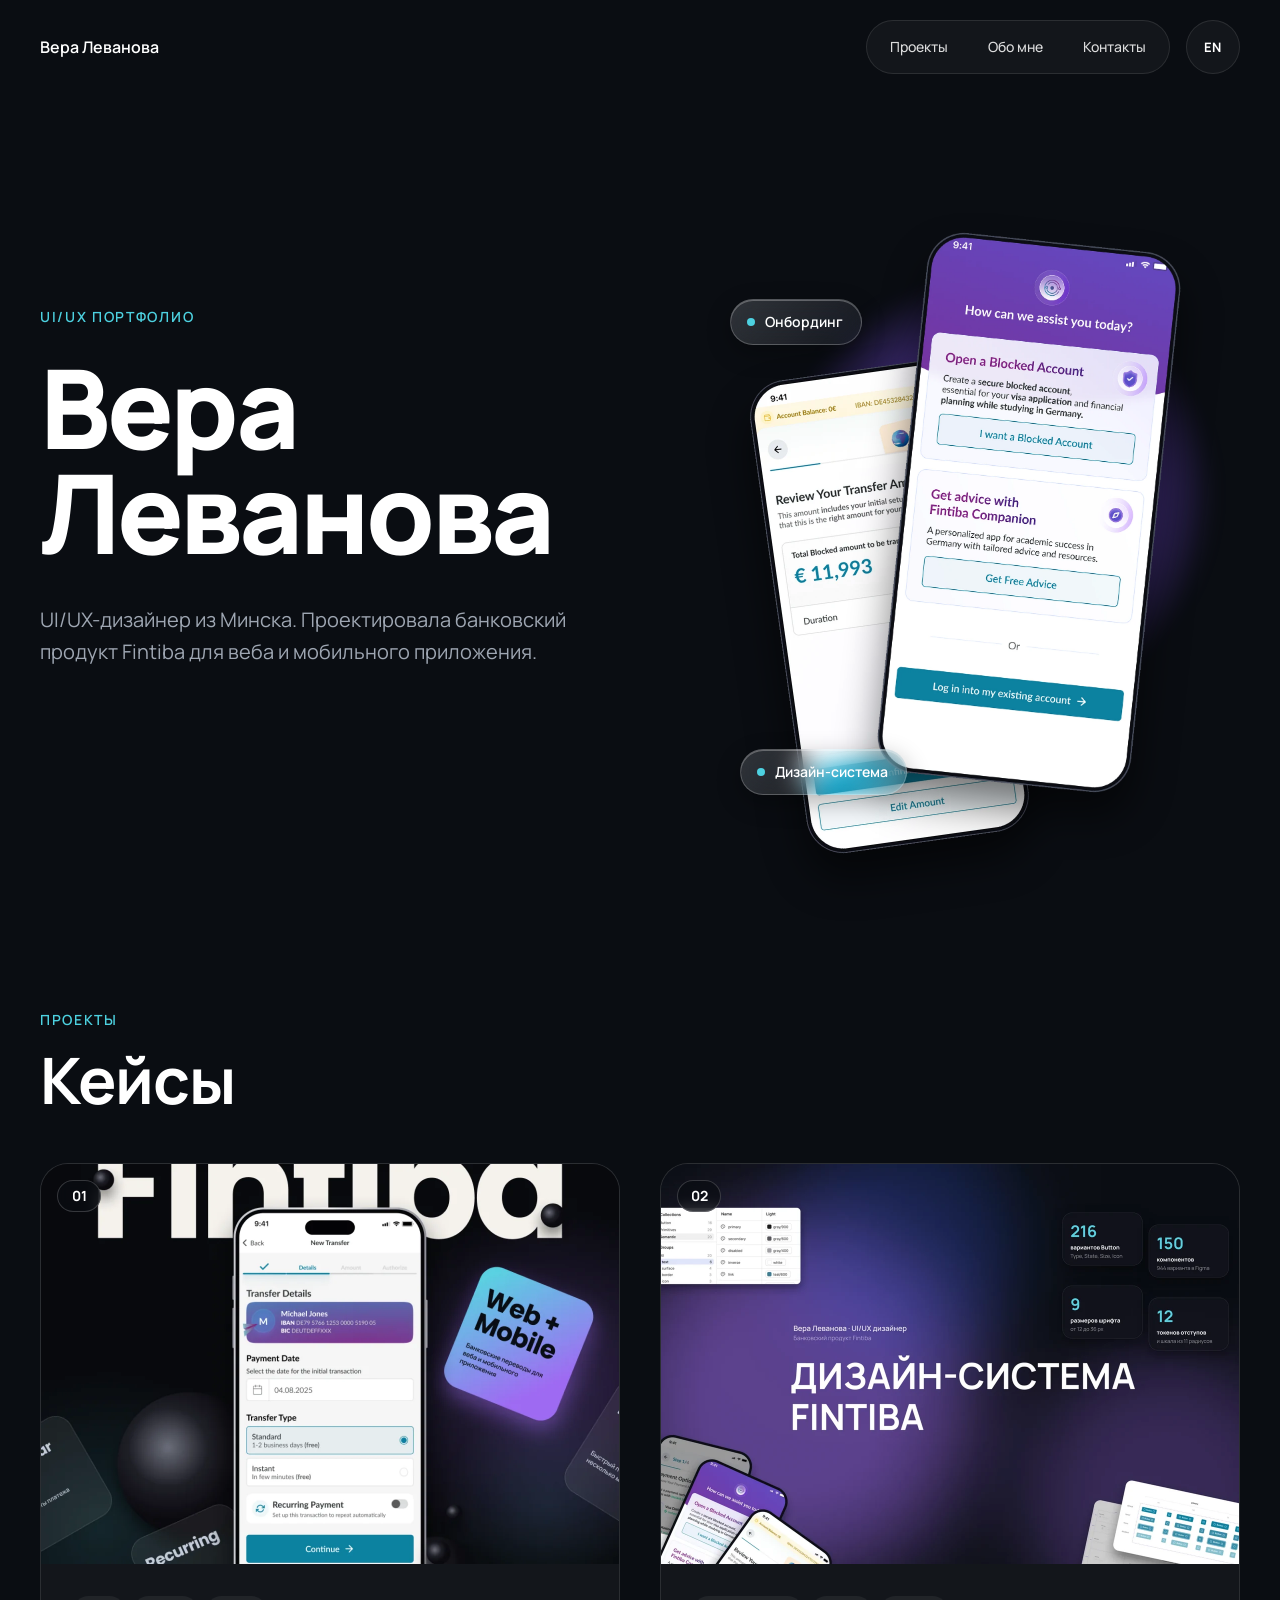
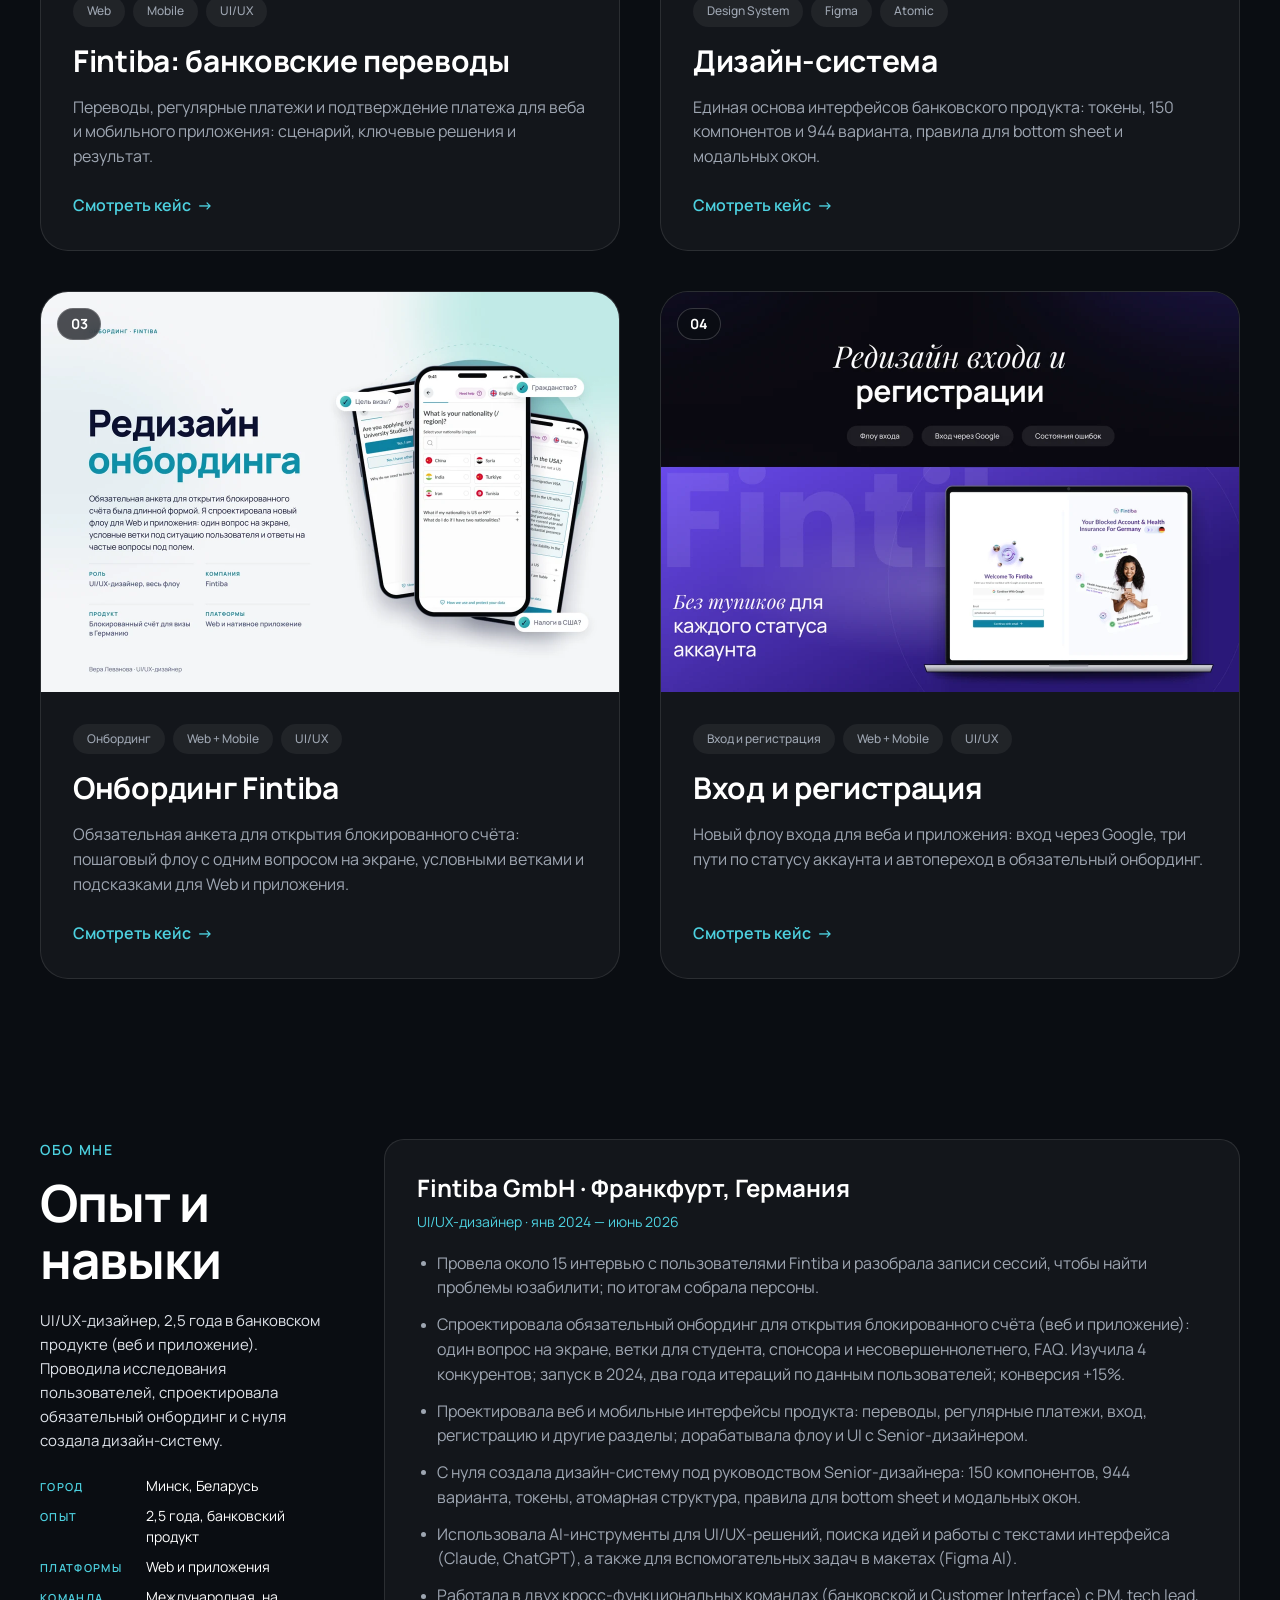
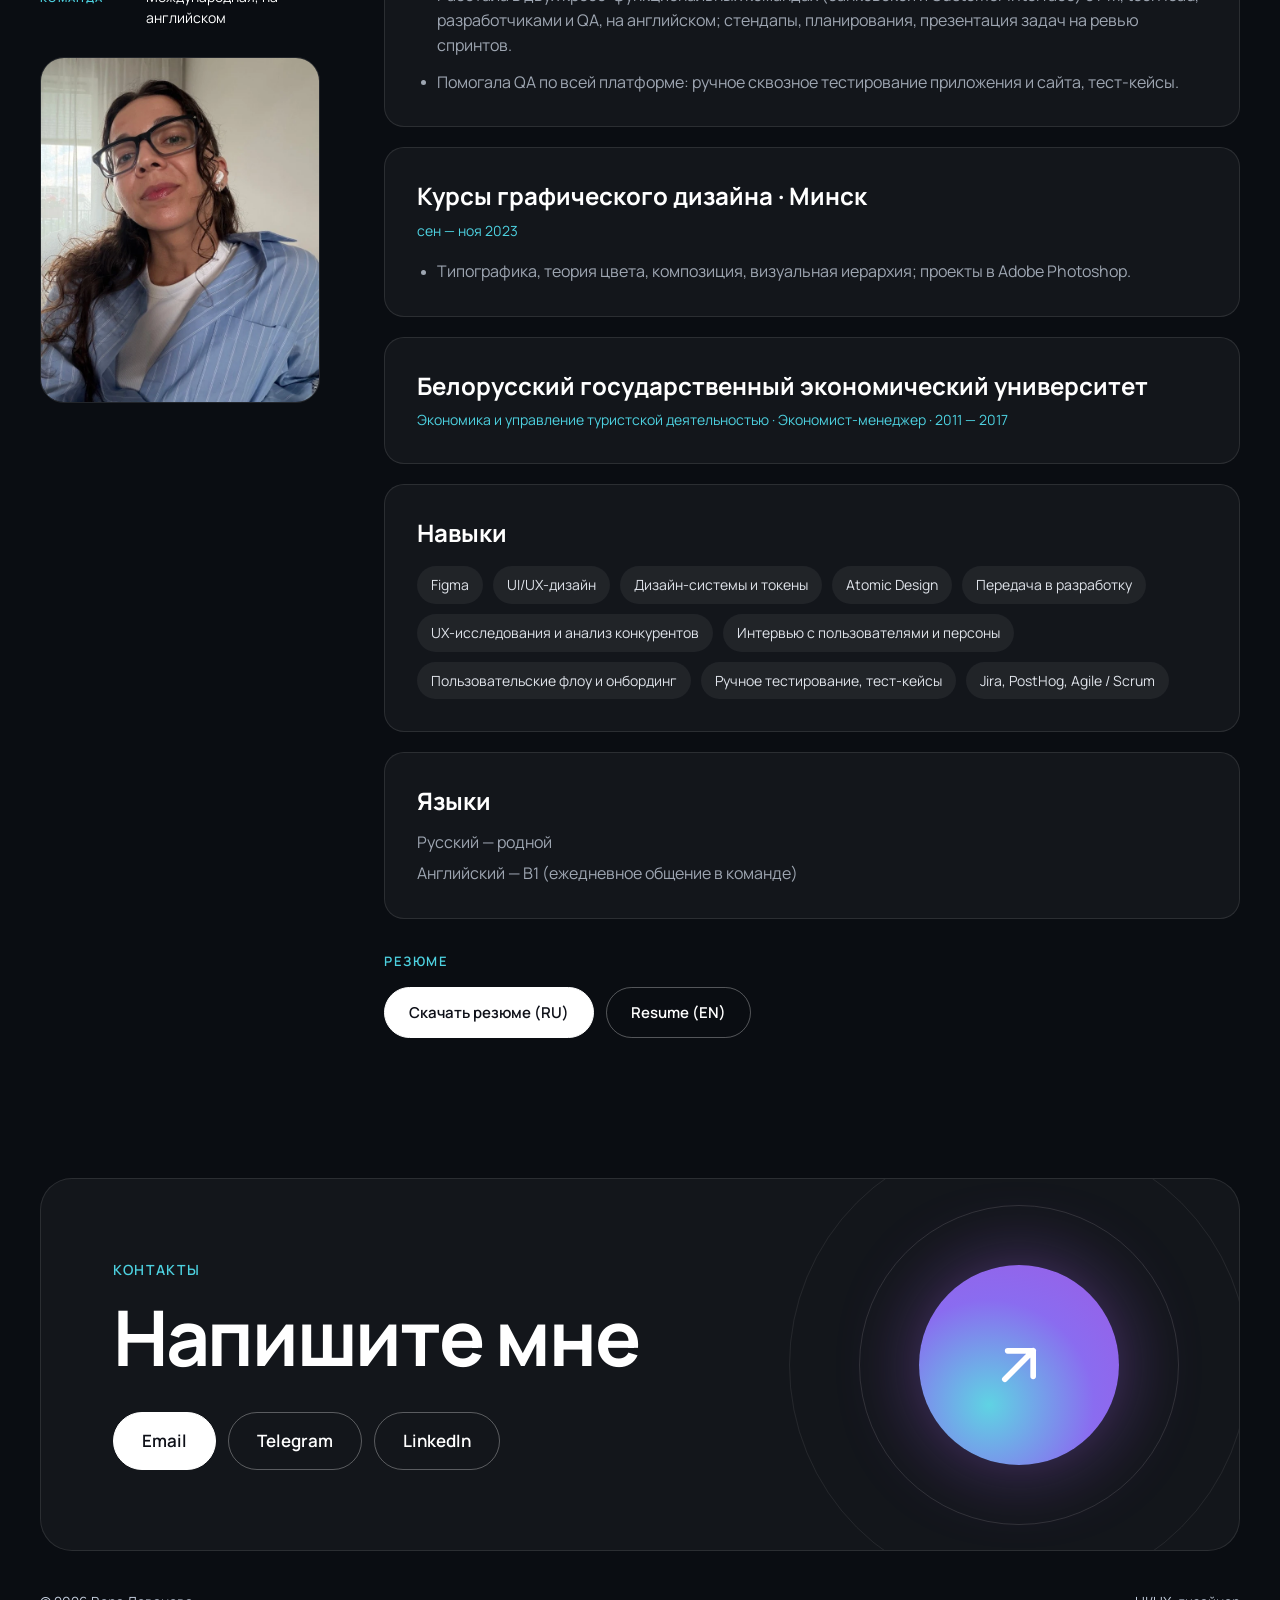
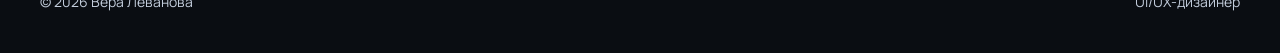
==== commit e683b297: "About section matches the updated resumes Co-Authored-By: Claude Opus 5 <noreply@anthropic.com> Clau" ====
--- a/index.html
+++ b/index.html
@@ -21,7 +21,7 @@
   <link rel="preconnect" href="https://fonts.googleapis.com">
   <link rel="preconnect" href="https://fonts.gstatic.com" crossorigin>
   <link href="https://fonts.googleapis.com/css2?family=Manrope:wght@400;500;600;700;800&display=swap" rel="stylesheet">
-  <link rel="stylesheet" href="assets/css/site.css?v=1793600400">
+  <link rel="stylesheet" href="assets/css/site.css?v=1793602200">
 </head>
 <body class="home">
   <a class="skip-link" href="#main">Перейти к содержимому</a>
@@ -114,10 +114,10 @@
         <div class="about-left">
           <p class="eyebrow">Обо мне</p>
           <h2 class="section-title">Опыт и<br>навыки</h2>
-          <p class="about-intro">UI/UX-дизайнер из Минска. Работала над банковским продуктом Fintiba: исследования, онбординг, интерфейсы для веба и приложения и дизайн-система.</p>
+          <p class="about-intro">UI/UX-дизайнер, 2,5 года в банковском продукте (веб и приложение). Проводила исследования пользователей, спроектировала обязательный онбординг и с нуля создала дизайн-систему.</p>
           <dl class="facts">
             <div><dt>Город</dt><dd>Минск, Беларусь</dd></div>
-            <div><dt>Опыт</dt><dd>2+ года, банковский продукт</dd></div>
+            <div><dt>Опыт</dt><dd>2,5 года, банковский продукт</dd></div>
             <div><dt>Платформы</dt><dd>Web и приложения</dd></div>
             <div><dt>Команда</dt><dd>Международная, на английском</dd></div>
           </dl>
@@ -129,14 +129,13 @@
             <h3>Fintiba GmbH · Франкфурт, Германия</h3>
             <p class="meta">UI/UX-дизайнер · янв 2024 — июнь 2026</p>
             <ul>
-              <li>Проводила пользовательские интервью и анализировала записи сессий, чтобы выявлять потребности пользователей и болевые точки на этапе онбординга.</li>
-              <li>Создавала персоны пользователей на основе результатов исследований, чтобы обосновывать дизайн-решения и улучшать пользовательский опыт.</li>
-              <li>Проектировала и дорабатывала онбординг: обязательную анкету для открытия блокированного счёта с одним вопросом на экране, условными ветками и подсказками. По данным PostHog, которые анализировал product owner, конверсия онбординга выросла на 15%.</li>
-              <li>Проектировала интерфейсы для веб- и мобильных приложений в рамках одного продукта, включая переводы и регулярные платежи; дорабатывала сценарии и UI вместе с Senior-дизайнером.</li>
-              <li>Создала дизайн-систему продукта с нуля под руководством Senior-дизайнера, чтобы интерфейсы были единообразными: 150 компонентов и 944 варианта.</li>
-              <li>Использовала AI-инструменты для поиска дизайн-решений и оптимизации рабочего процесса.</li>
+              <li>Провела около 15 интервью с пользователями Fintiba и разобрала записи сессий, чтобы найти проблемы юзабилити; по итогам собрала персоны.</li>
+              <li>Спроектировала обязательный онбординг для открытия блокированного счёта (веб и приложение): один вопрос на экране, ветки для студента, спонсора и несовершеннолетнего, FAQ. Изучила 4 конкурентов; запуск в 2024, два года итераций по данным пользователей; конверсия +15%.</li>
+              <li>Проектировала веб и мобильные интерфейсы продукта: переводы, регулярные платежи, вход, регистрацию и другие разделы; дорабатывала флоу и UI с Senior-дизайнером.</li>
+              <li>С нуля создала дизайн-систему под руководством Senior-дизайнера: 150 компонентов, 944 варианта, токены, атомарная структура, правила для bottom sheet и модальных окон.</li>
+              <li>Использовала AI-инструменты для UI/UX-решений, поиска идей и работы с текстами интерфейса (Claude, ChatGPT), а также для вспомогательных задач в макетах (Figma AI).</li>
               <li>Работала в двух кросс-функциональных командах (банковской и Customer Interface) с PM, tech lead, разработчиками и QA, на английском; стендапы, планирования, презентация задач на ревью спринтов.</li>
-              <li>Помогала QA банковской команды: ручное и полное тестирование приложения и сайта, тест-кейсы.</li>
+              <li>Помогала QA по всей платформе: ручное сквозное тестирование приложения и сайта, тест-кейсы.</li>
             </ul>
           </article>
 
@@ -144,7 +143,7 @@
             <h3>Курсы графического дизайна · Минск</h3>
             <p class="meta">сен — ноя 2023</p>
             <ul>
-              <li>Типографика, цвет, композиция, визуальная иерархия; практика в Adobe Photoshop.</li>
+              <li>Типографика, теория цвета, композиция, визуальная иерархия; проекты в Adobe Photoshop.</li>
             </ul>
           </article>
 
@@ -166,15 +165,15 @@
             <h3>Языки</h3>
             <div class="langs">
               <span>Русский — родной</span>
-              <span>English — B1 (ежедневное общение в команде)</span>
+              <span>Английский — B1 (ежедневное общение в команде)</span>
             </div>
           </article>
 
           <div class="resume">
             <p class="eyebrow">Резюме</p>
             <div class="resume-actions">
-              <a class="btn btn--solid" href="assets/cv/CV_Levanova_RU.pdf" download>Скачать резюме (RU)</a>
-              <a class="btn" href="assets/cv/CV_Levanova_EN.pdf" download>Resume (EN)</a>
+              <a class="btn btn--solid" href="assets/cv/CV_Levanova_RU.pdf?v=1793602100" download>Скачать резюме (RU)</a>
+              <a class="btn" href="assets/cv/CV_Levanova_EN.pdf?v=1793602100" download>Resume (EN)</a>
             </div>
           </div>
         </div>
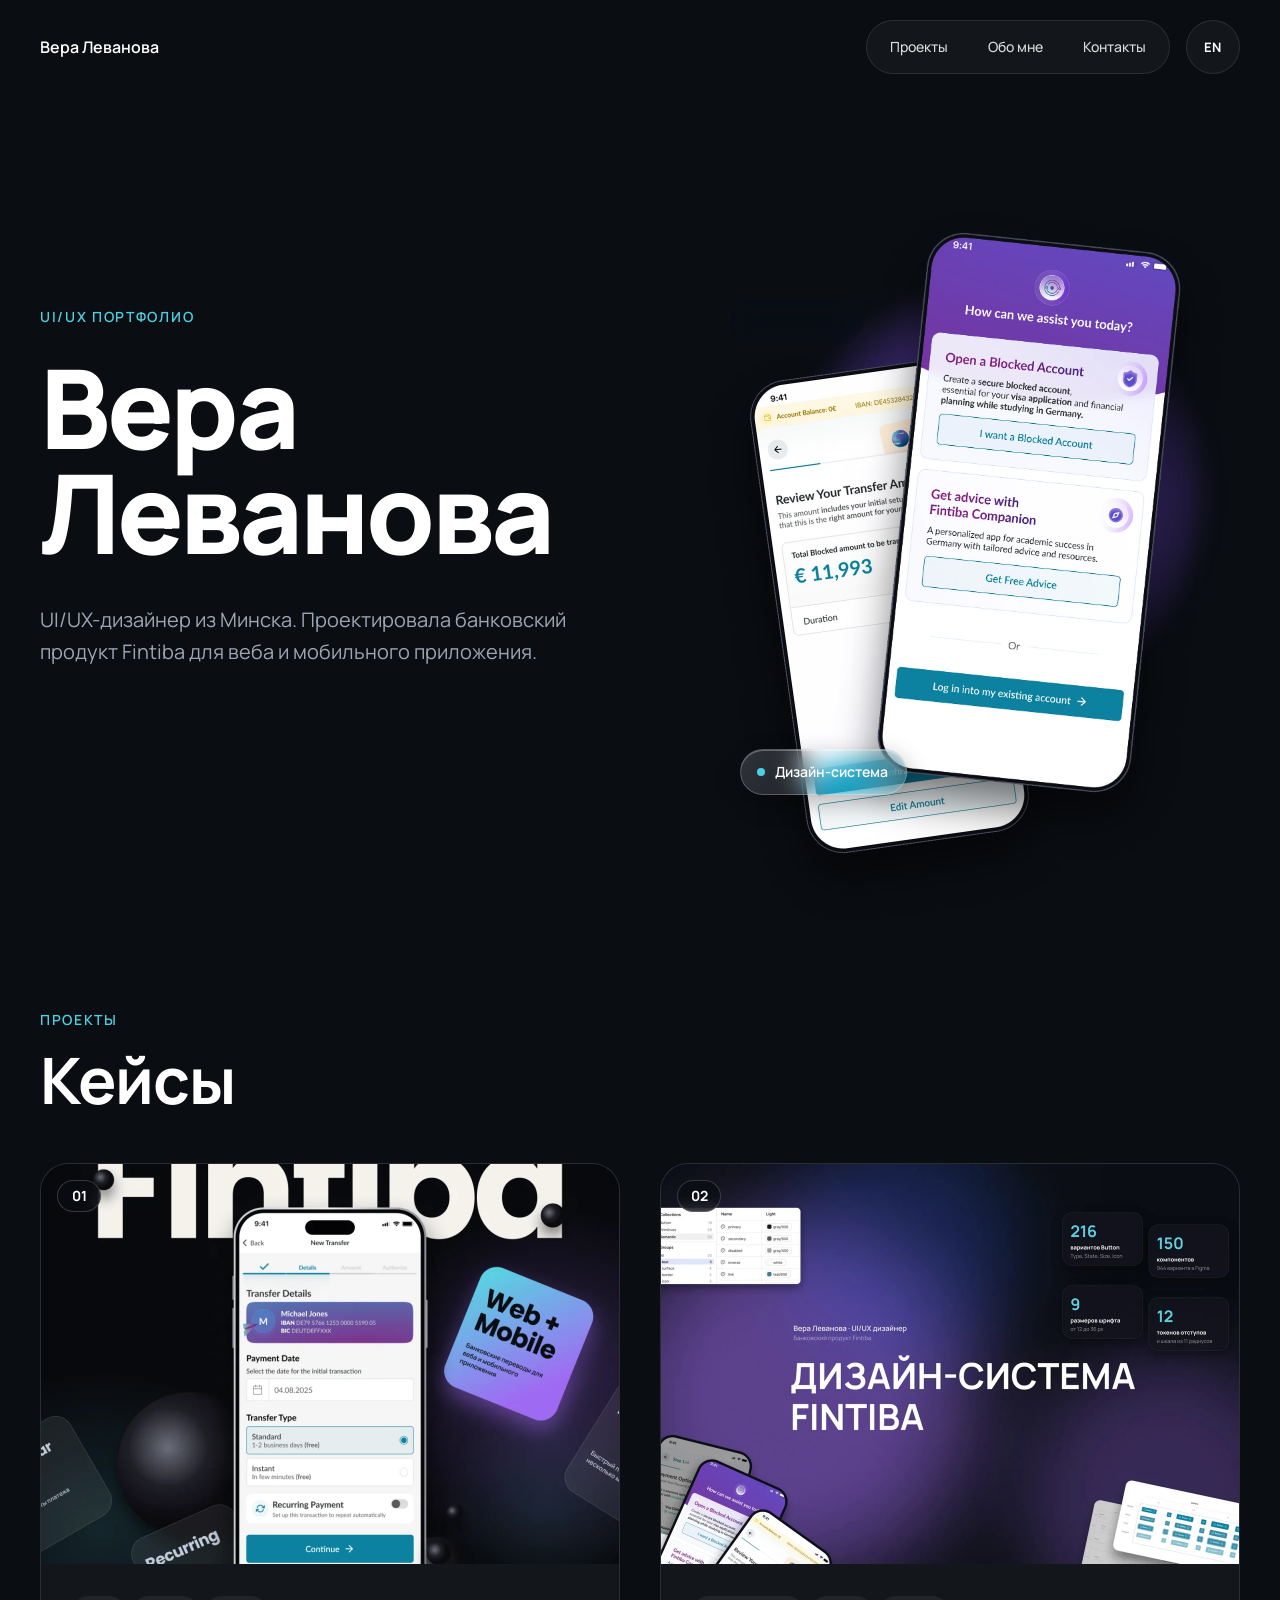
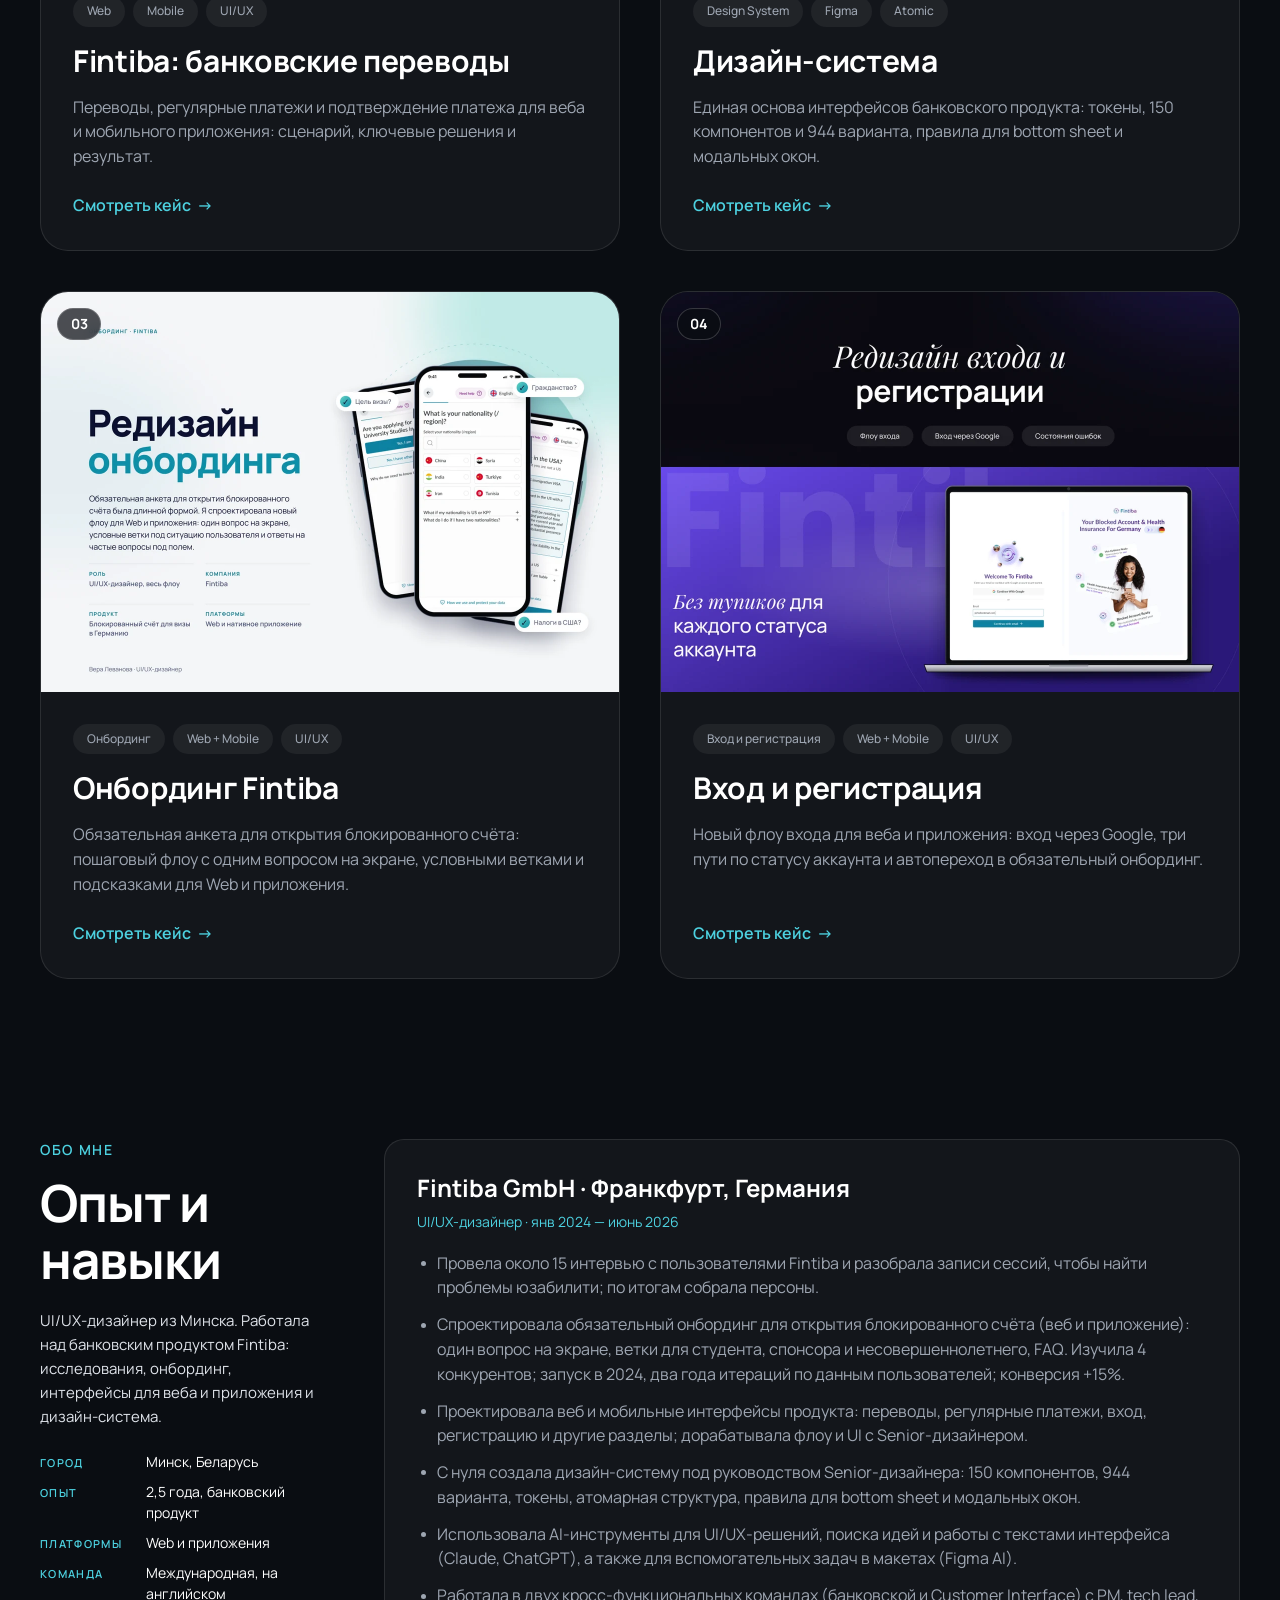
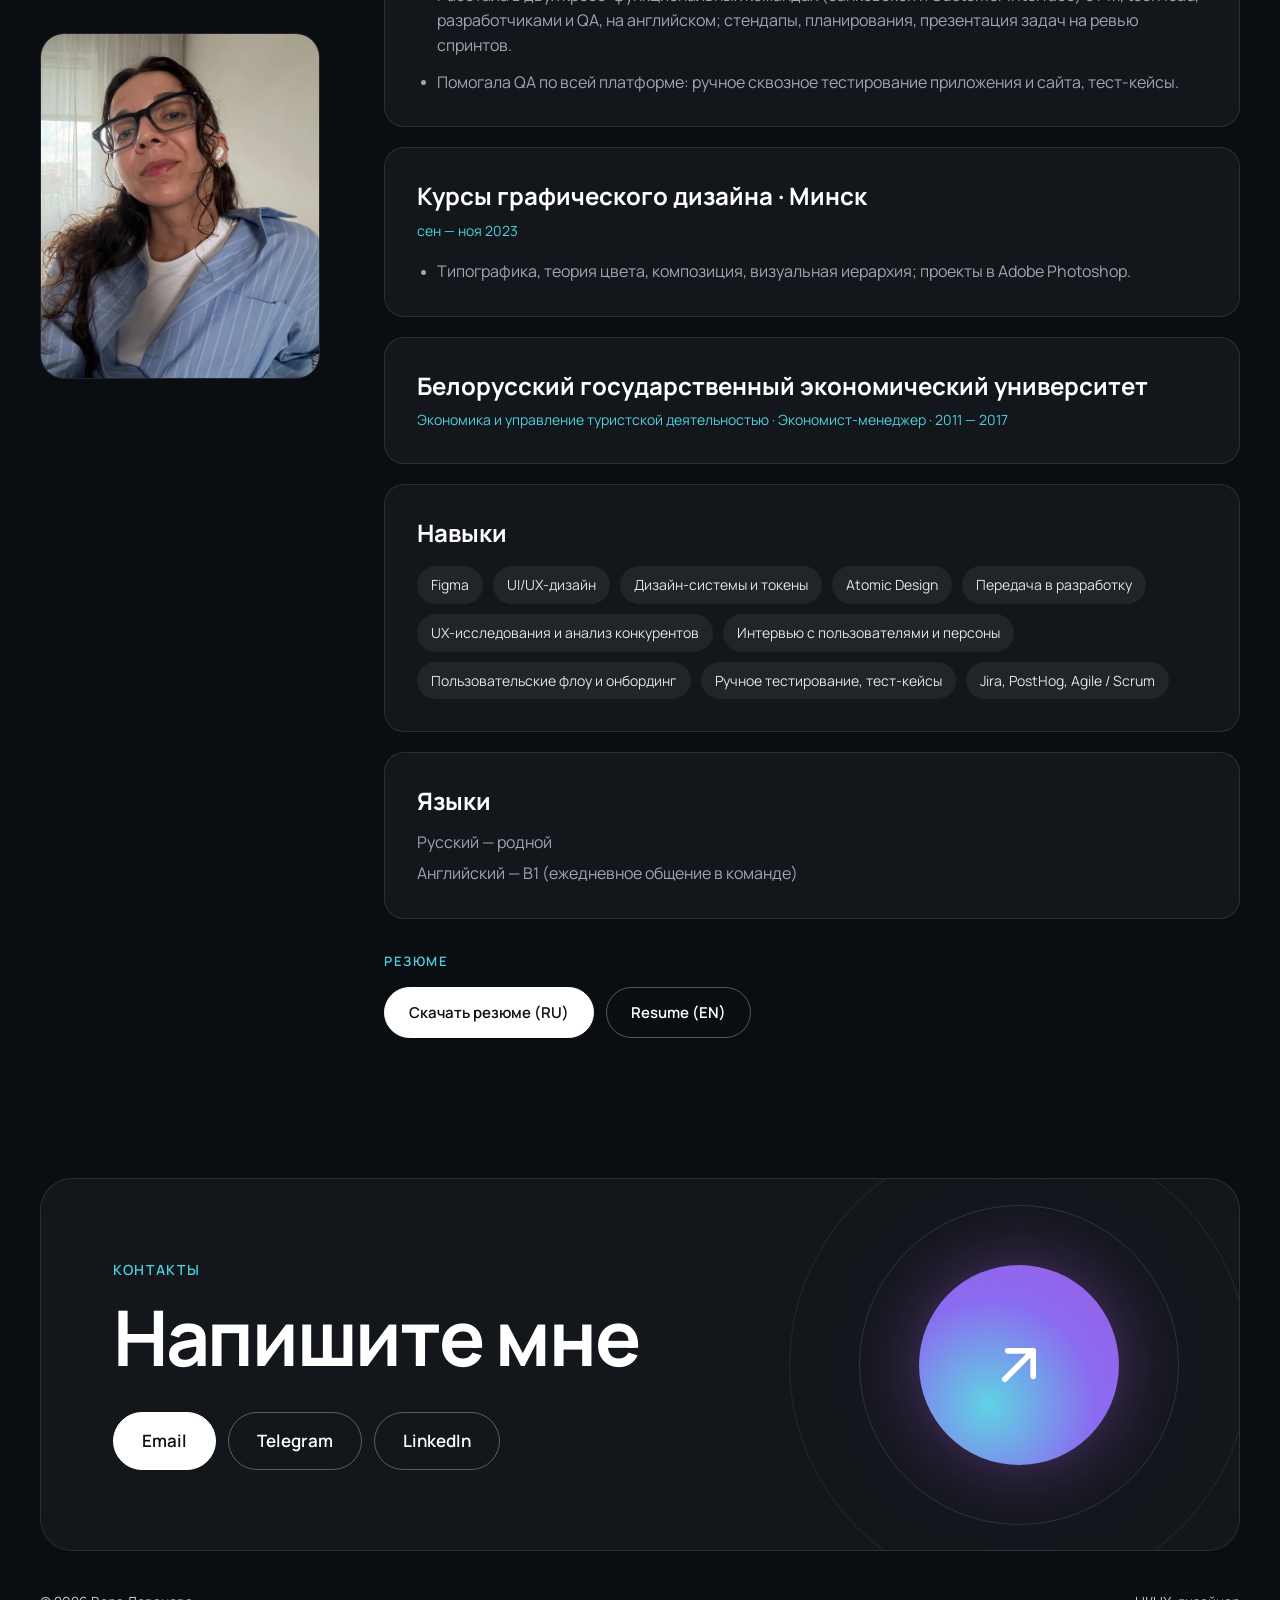
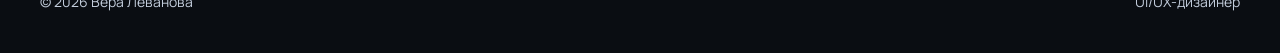
==== commit 00e63b3f: "Restore the original About intro line Co-Authored-By: Claude Opus 5 <noreply@anthropic.com> Claude-S" ====
--- a/index.html
+++ b/index.html
@@ -21,7 +21,7 @@
   <link rel="preconnect" href="https://fonts.googleapis.com">
   <link rel="preconnect" href="https://fonts.gstatic.com" crossorigin>
   <link href="https://fonts.googleapis.com/css2?family=Manrope:wght@400;500;600;700;800&display=swap" rel="stylesheet">
-  <link rel="stylesheet" href="assets/css/site.css?v=1793602200">
+  <link rel="stylesheet" href="assets/css/site.css?v=1793602300">
 </head>
 <body class="home">
   <a class="skip-link" href="#main">Перейти к содержимому</a>
@@ -114,7 +114,7 @@
         <div class="about-left">
           <p class="eyebrow">Обо мне</p>
           <h2 class="section-title">Опыт и<br>навыки</h2>
-          <p class="about-intro">UI/UX-дизайнер, 2,5 года в банковском продукте (веб и приложение). Проводила исследования пользователей, спроектировала обязательный онбординг и с нуля создала дизайн-систему.</p>
+          <p class="about-intro">UI/UX-дизайнер из Минска. Работала над банковским продуктом Fintiba: исследования, онбординг, интерфейсы для веба и приложения и дизайн-система.</p>
           <dl class="facts">
             <div><dt>Город</dt><dd>Минск, Беларусь</dd></div>
             <div><dt>Опыт</dt><dd>2,5 года, банковский продукт</dd></div>
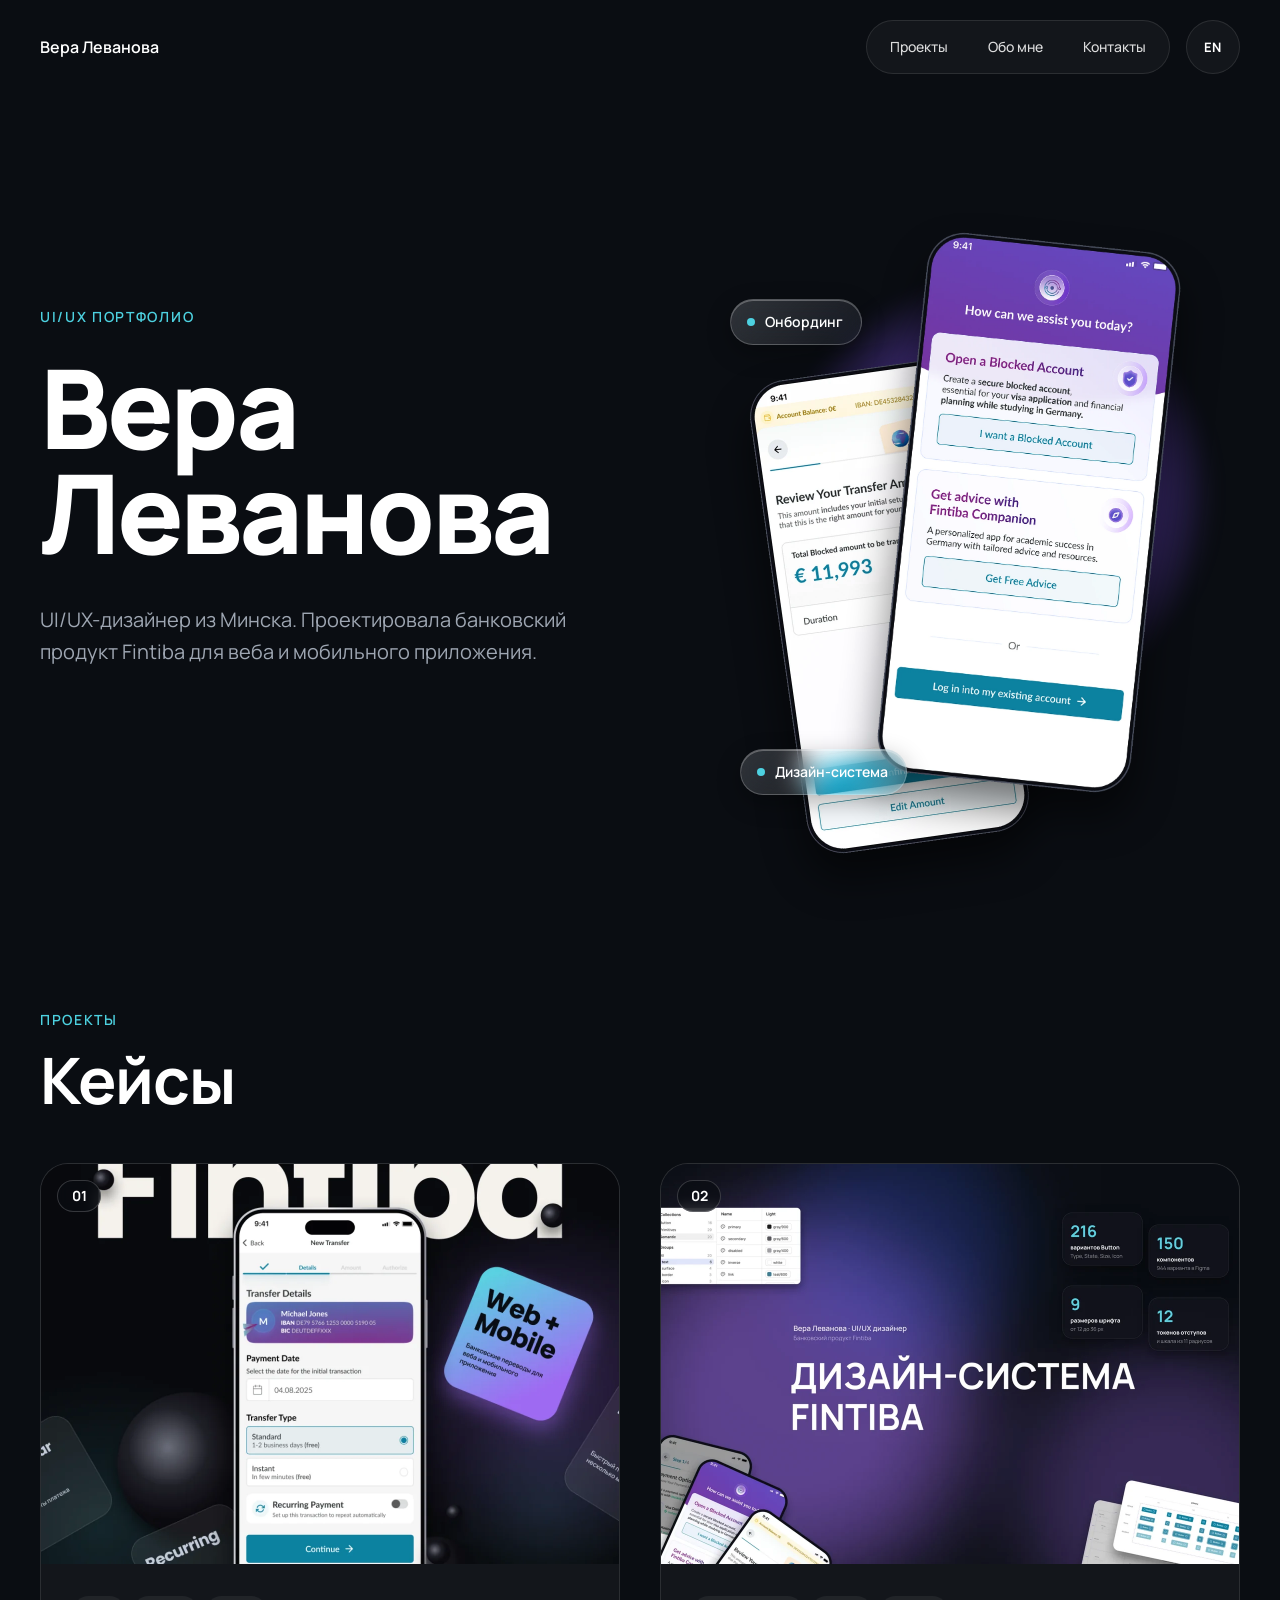
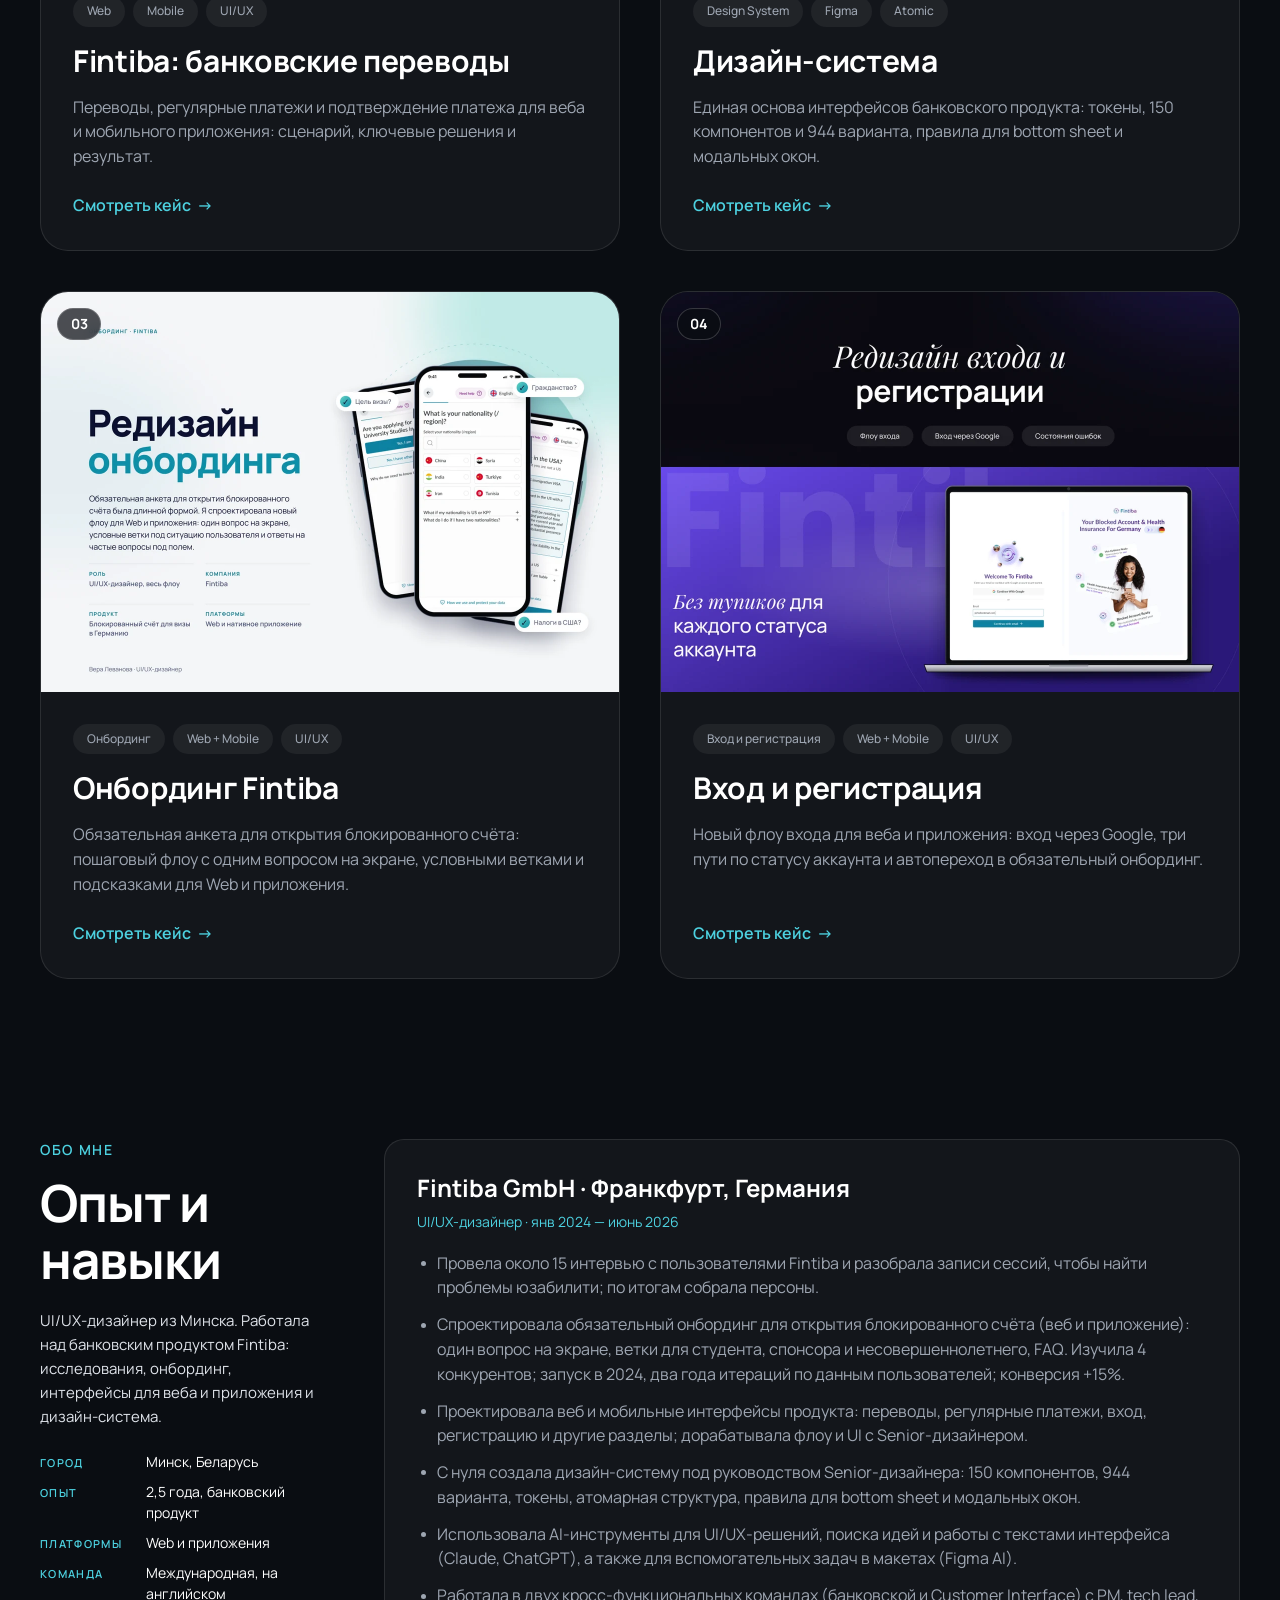
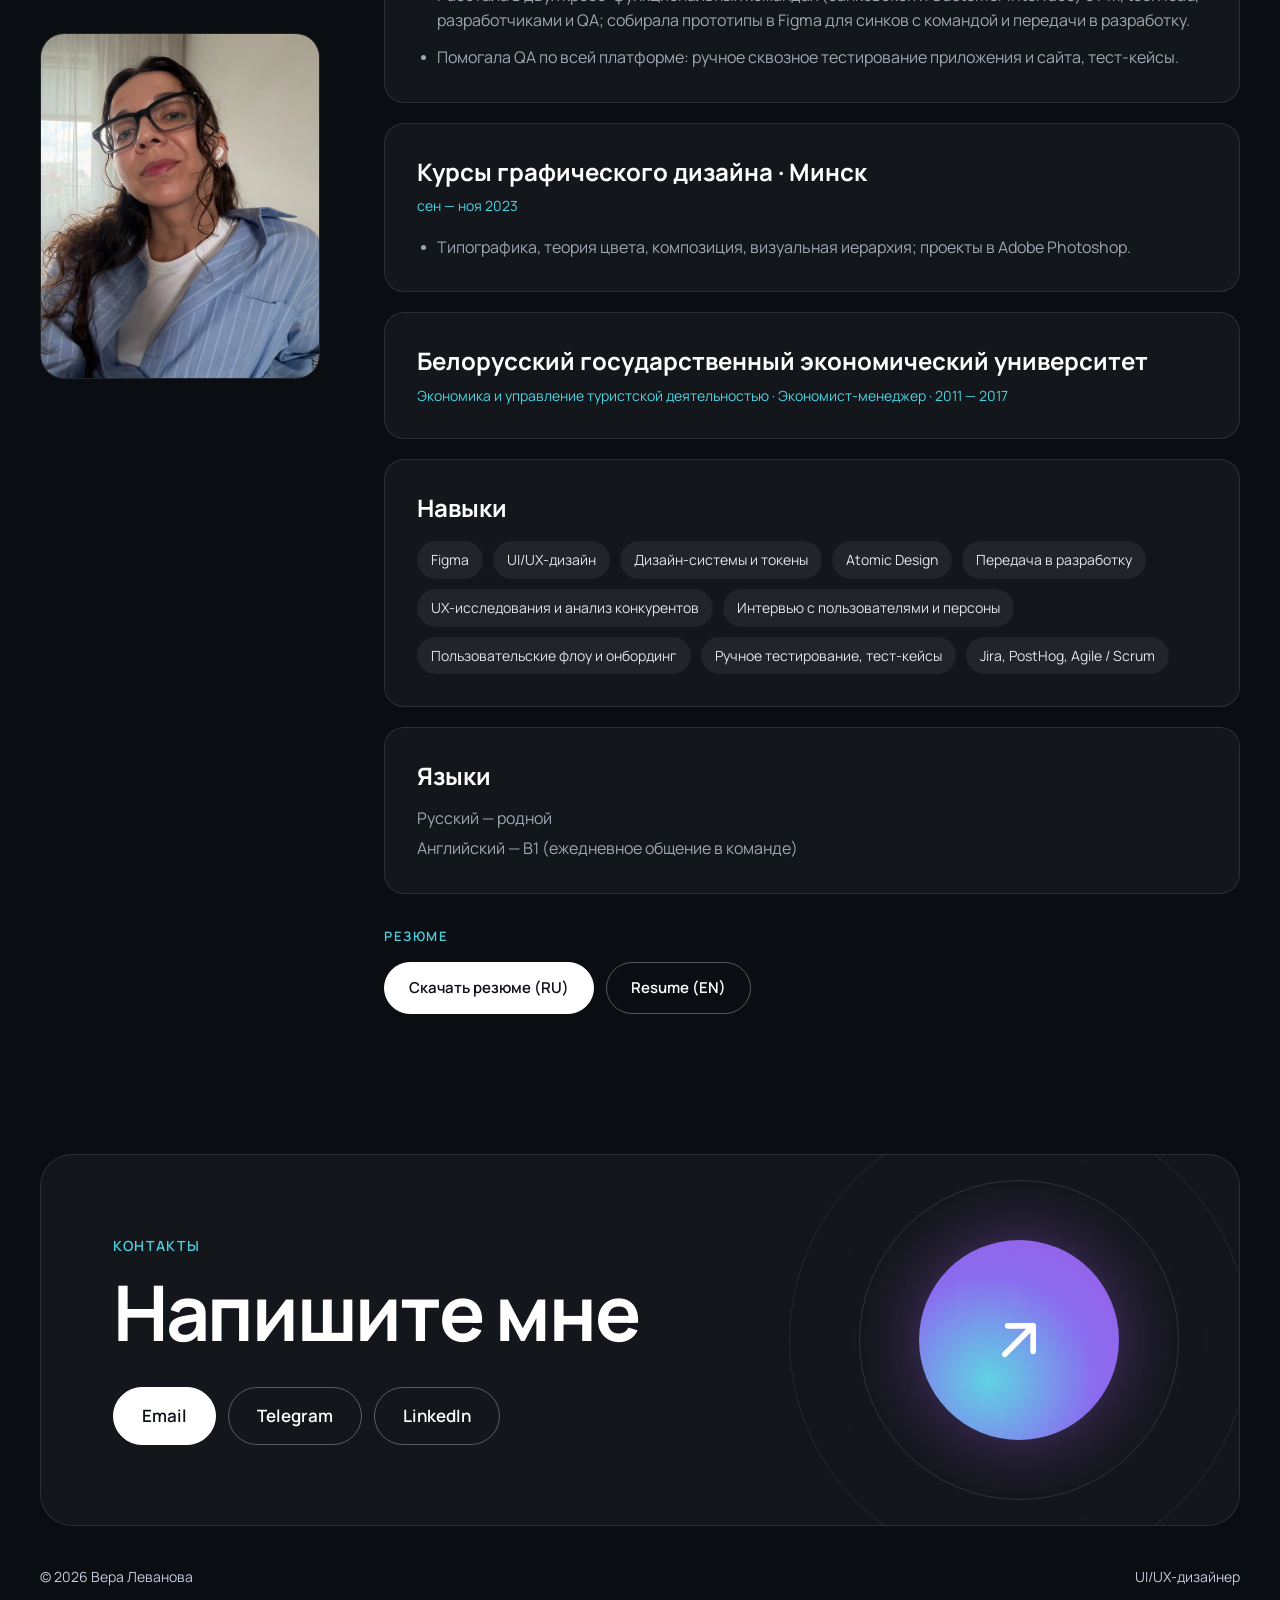
==== commit ba85ca16: "About section: mention Figma prototyping for syncs/handoffs (RU + EN) Co-Authored-By: Claude Opus 5." ====
--- a/index.html
+++ b/index.html
@@ -134,7 +134,7 @@
               <li>Проектировала веб и мобильные интерфейсы продукта: переводы, регулярные платежи, вход, регистрацию и другие разделы; дорабатывала флоу и UI с Senior-дизайнером.</li>
               <li>С нуля создала дизайн-систему под руководством Senior-дизайнера: 150 компонентов, 944 варианта, токены, атомарная структура, правила для bottom sheet и модальных окон.</li>
               <li>Использовала AI-инструменты для UI/UX-решений, поиска идей и работы с текстами интерфейса (Claude, ChatGPT), а также для вспомогательных задач в макетах (Figma AI).</li>
-              <li>Работала в двух кросс-функциональных командах (банковской и Customer Interface) с PM, tech lead, разработчиками и QA, на английском; стендапы, планирования, презентация задач на ревью спринтов.</li>
+              <li>Работала в двух кросс-функциональных командах (банковской и Customer Interface) с PM, tech lead, разработчиками и QA; собирала прототипы в Figma для синков с командой и передачи в разработку.</li>
               <li>Помогала QA по всей платформе: ручное сквозное тестирование приложения и сайта, тест-кейсы.</li>
             </ul>
           </article>
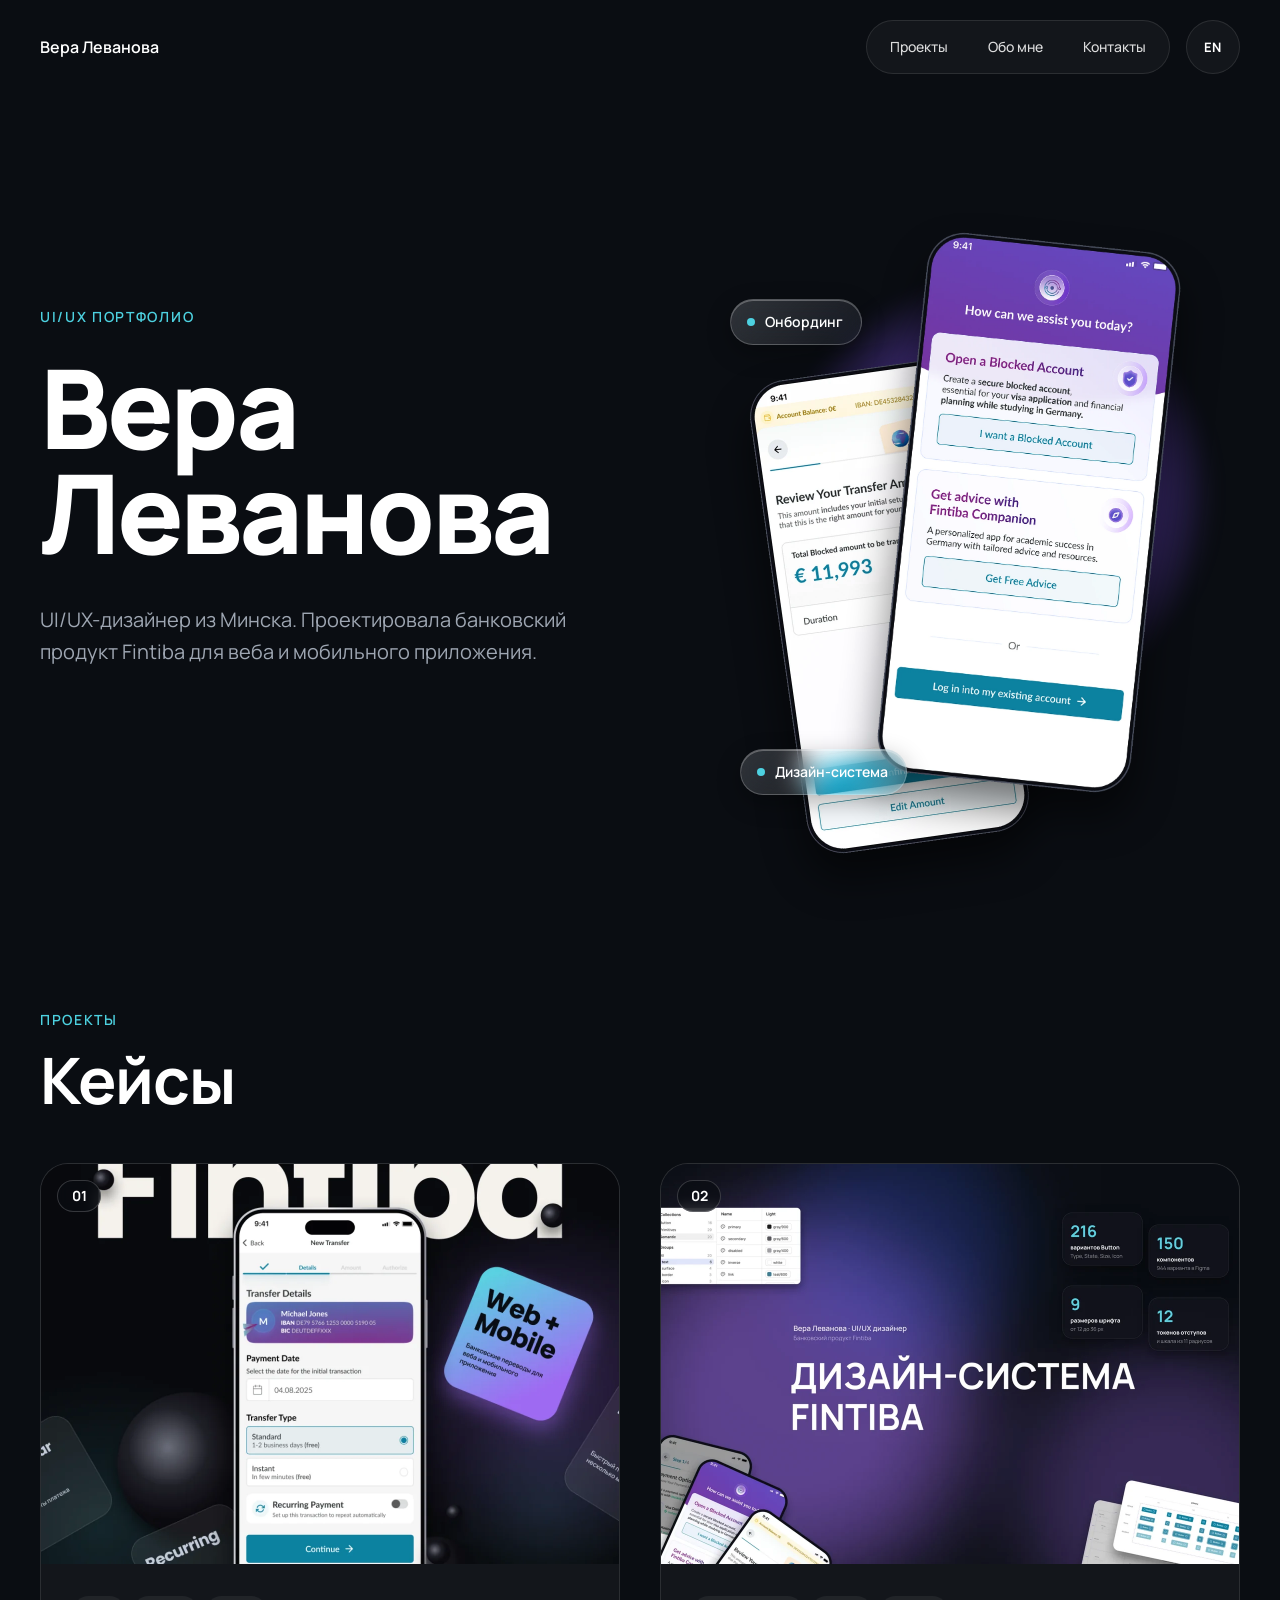
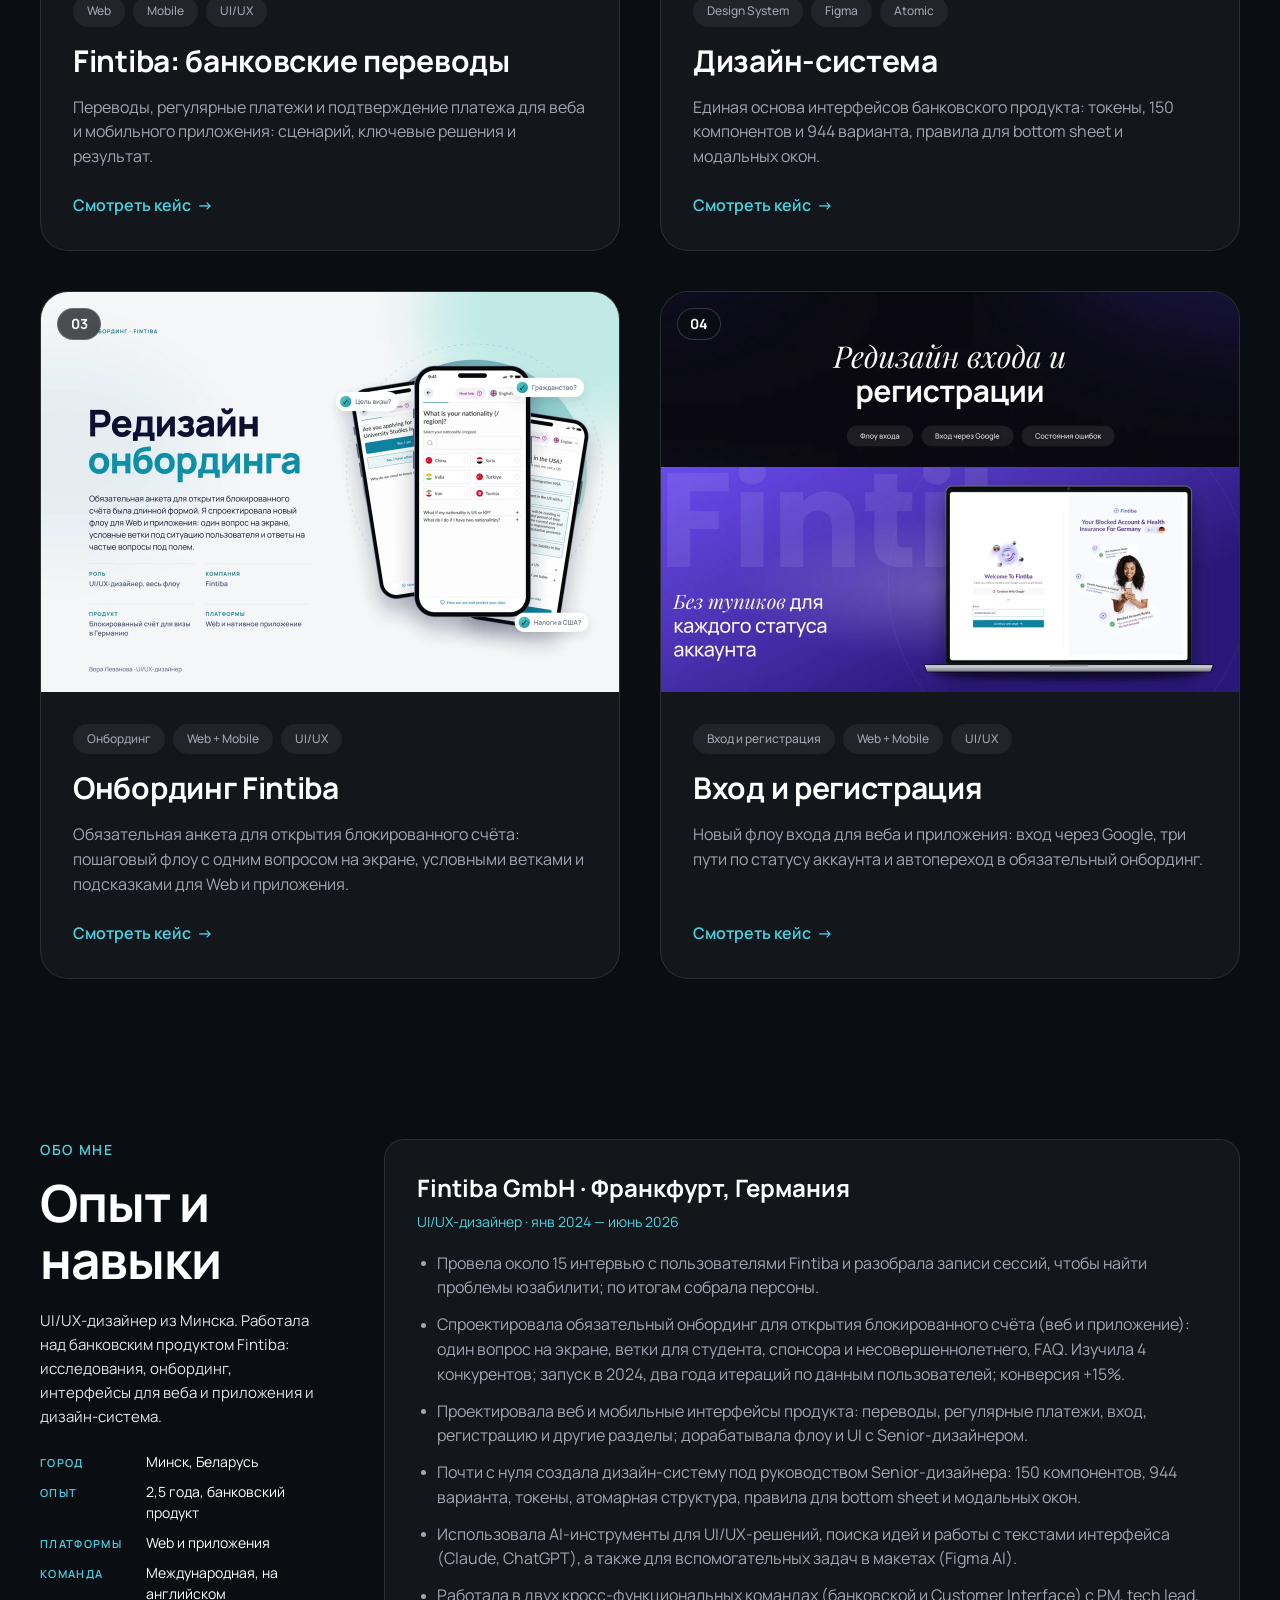
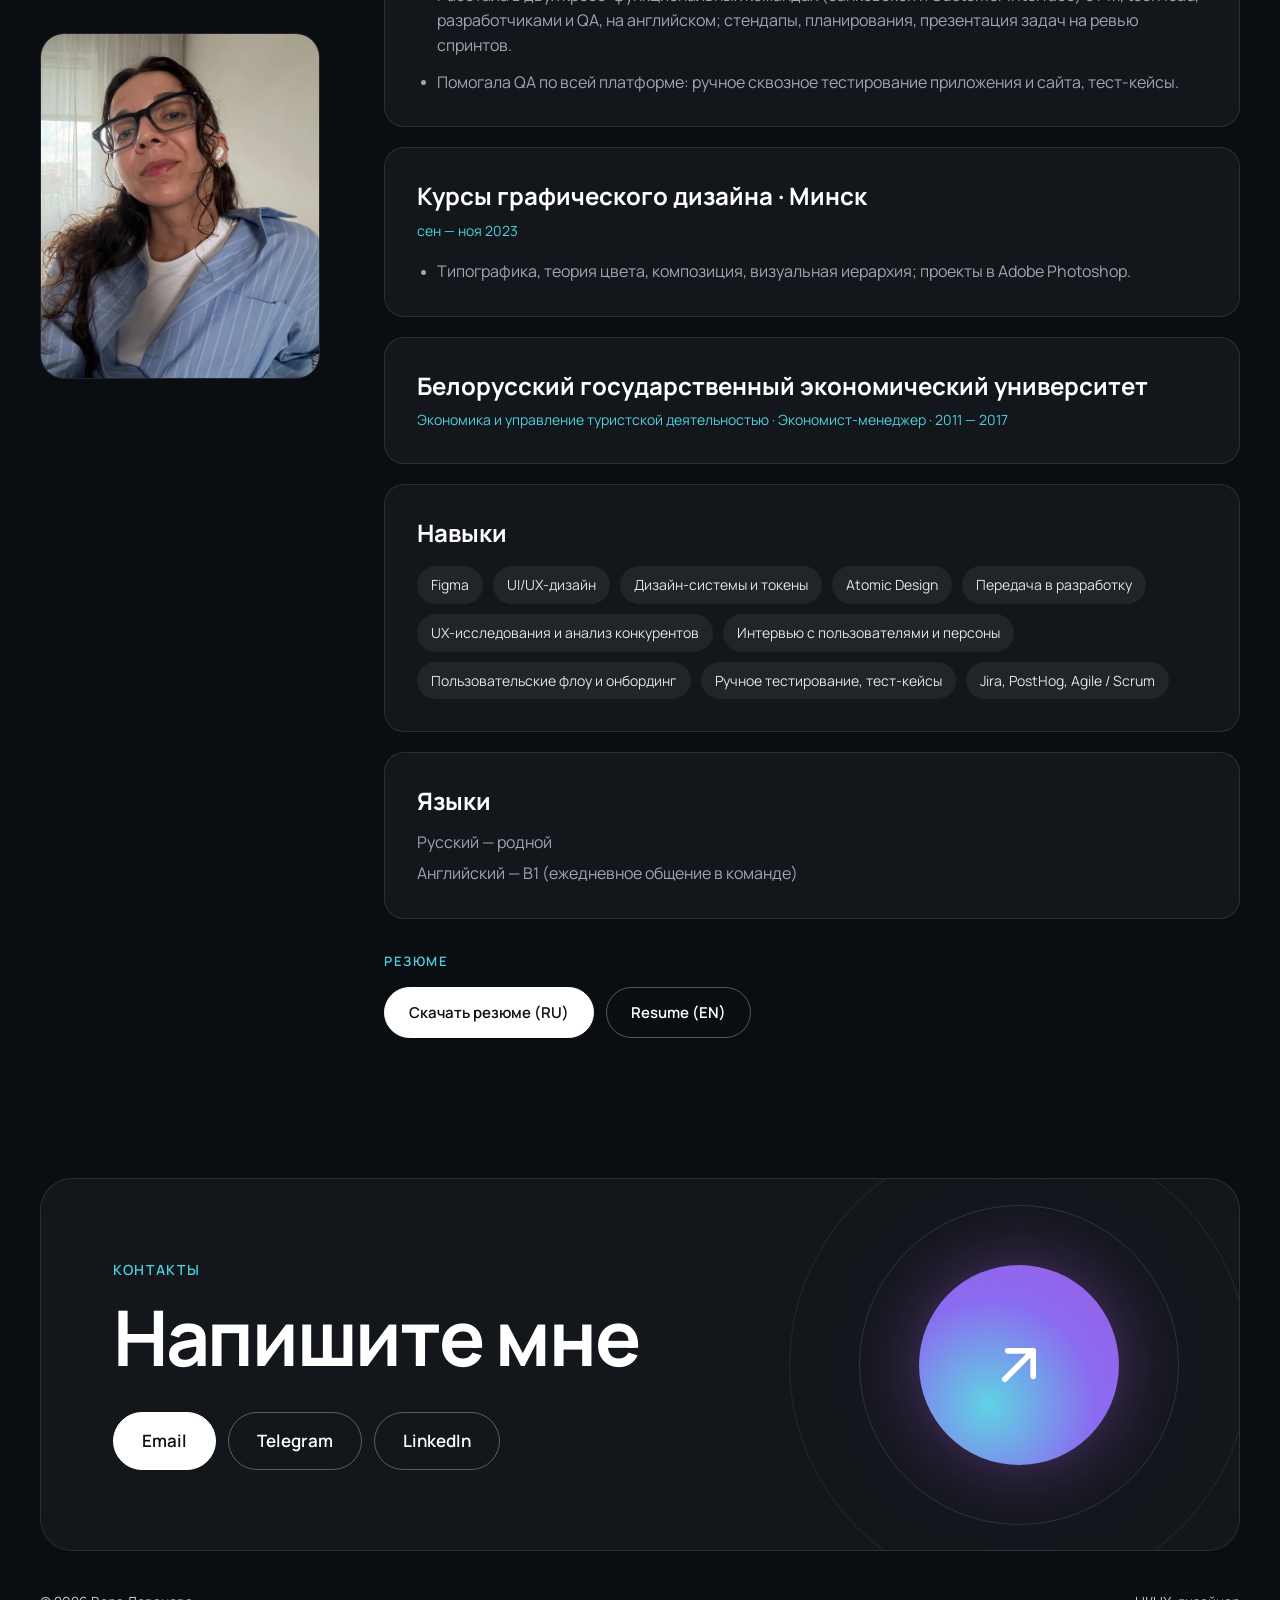
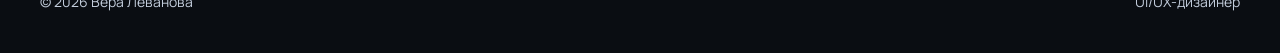
==== commit dd1997a1: "Design system: 'almost from scratch' wording Co-Authored-By: Claude Opus 5 <noreply@anthropic.com> C" ====
--- a/index.html
+++ b/index.html
@@ -21,7 +21,7 @@
   <link rel="preconnect" href="https://fonts.googleapis.com">
   <link rel="preconnect" href="https://fonts.gstatic.com" crossorigin>
   <link href="https://fonts.googleapis.com/css2?family=Manrope:wght@400;500;600;700;800&display=swap" rel="stylesheet">
-  <link rel="stylesheet" href="assets/css/site.css?v=1793602300">
+  <link rel="stylesheet" href="assets/css/site.css?v=1794825900">
 </head>
 <body class="home">
   <a class="skip-link" href="#main">Перейти к содержимому</a>
@@ -132,9 +132,9 @@
               <li>Провела около 15 интервью с пользователями Fintiba и разобрала записи сессий, чтобы найти проблемы юзабилити; по итогам собрала персоны.</li>
               <li>Спроектировала обязательный онбординг для открытия блокированного счёта (веб и приложение): один вопрос на экране, ветки для студента, спонсора и несовершеннолетнего, FAQ. Изучила 4 конкурентов; запуск в 2024, два года итераций по данным пользователей; конверсия +15%.</li>
               <li>Проектировала веб и мобильные интерфейсы продукта: переводы, регулярные платежи, вход, регистрацию и другие разделы; дорабатывала флоу и UI с Senior-дизайнером.</li>
-              <li>С нуля создала дизайн-систему под руководством Senior-дизайнера: 150 компонентов, 944 варианта, токены, атомарная структура, правила для bottom sheet и модальных окон.</li>
+              <li>Почти с нуля создала дизайн-систему под руководством Senior-дизайнера: 150 компонентов, 944 варианта, токены, атомарная структура, правила для bottom sheet и модальных окон.</li>
               <li>Использовала AI-инструменты для UI/UX-решений, поиска идей и работы с текстами интерфейса (Claude, ChatGPT), а также для вспомогательных задач в макетах (Figma AI).</li>
-              <li>Работала в двух кросс-функциональных командах (банковской и Customer Interface) с PM, tech lead, разработчиками и QA; собирала прототипы в Figma для синков с командой и передачи в разработку.</li>
+              <li>Работала в двух кросс-функциональных командах (банковской и Customer Interface) с PM, tech lead, разработчиками и QA, на английском; стендапы, планирования, презентация задач на ревью спринтов.</li>
               <li>Помогала QA по всей платформе: ручное сквозное тестирование приложения и сайта, тест-кейсы.</li>
             </ul>
           </article>
